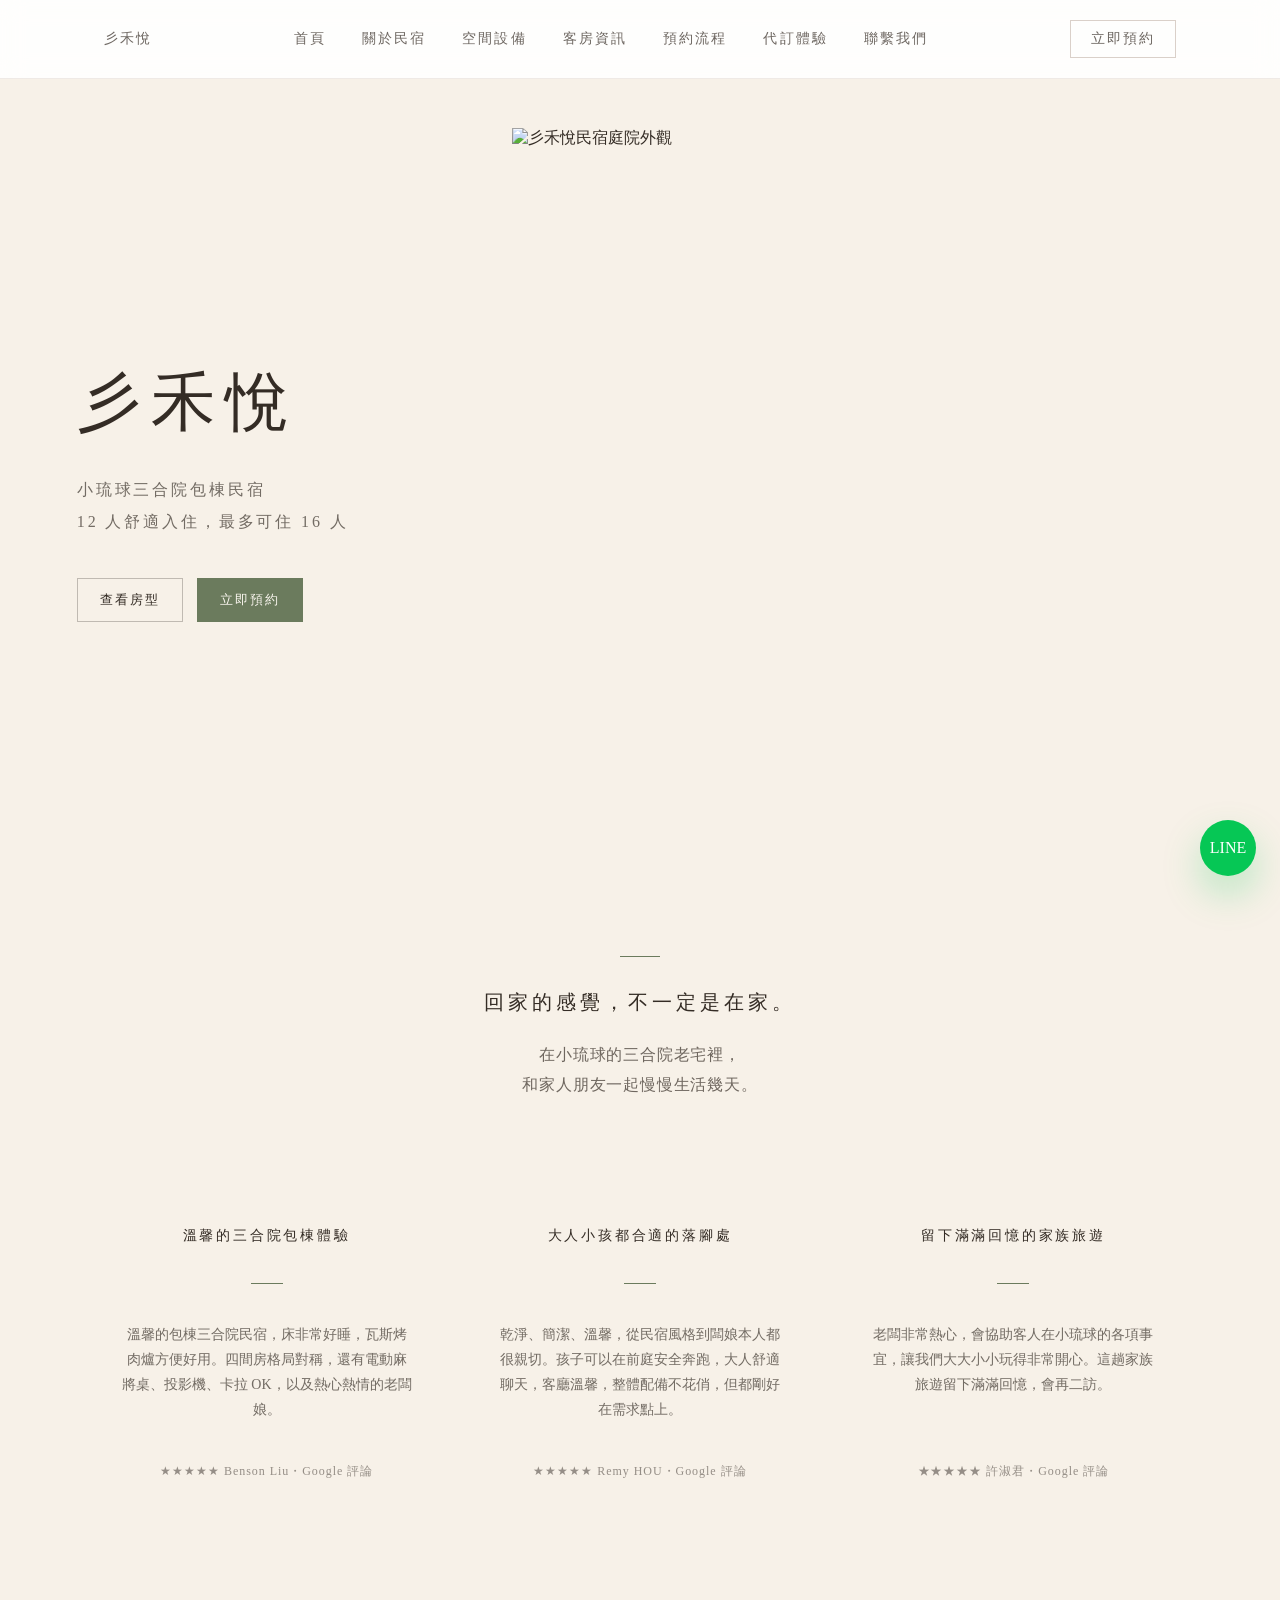
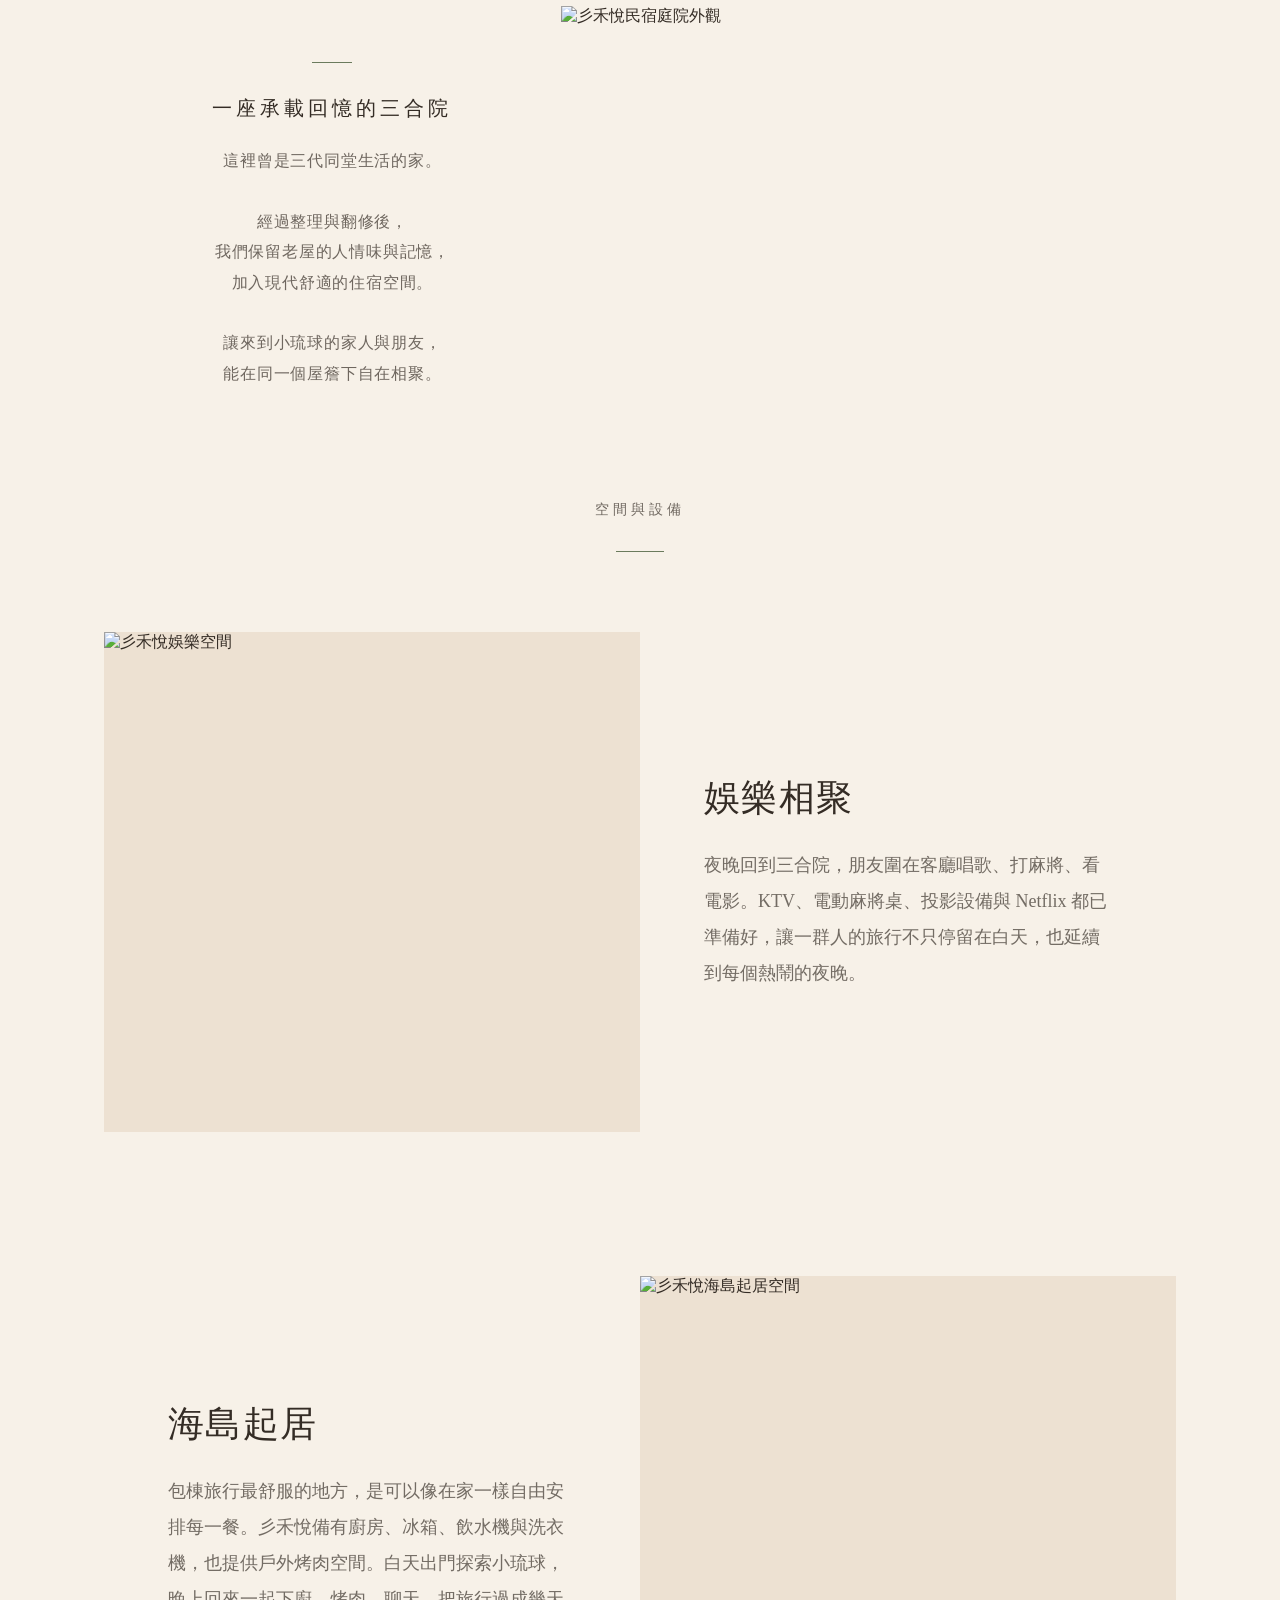
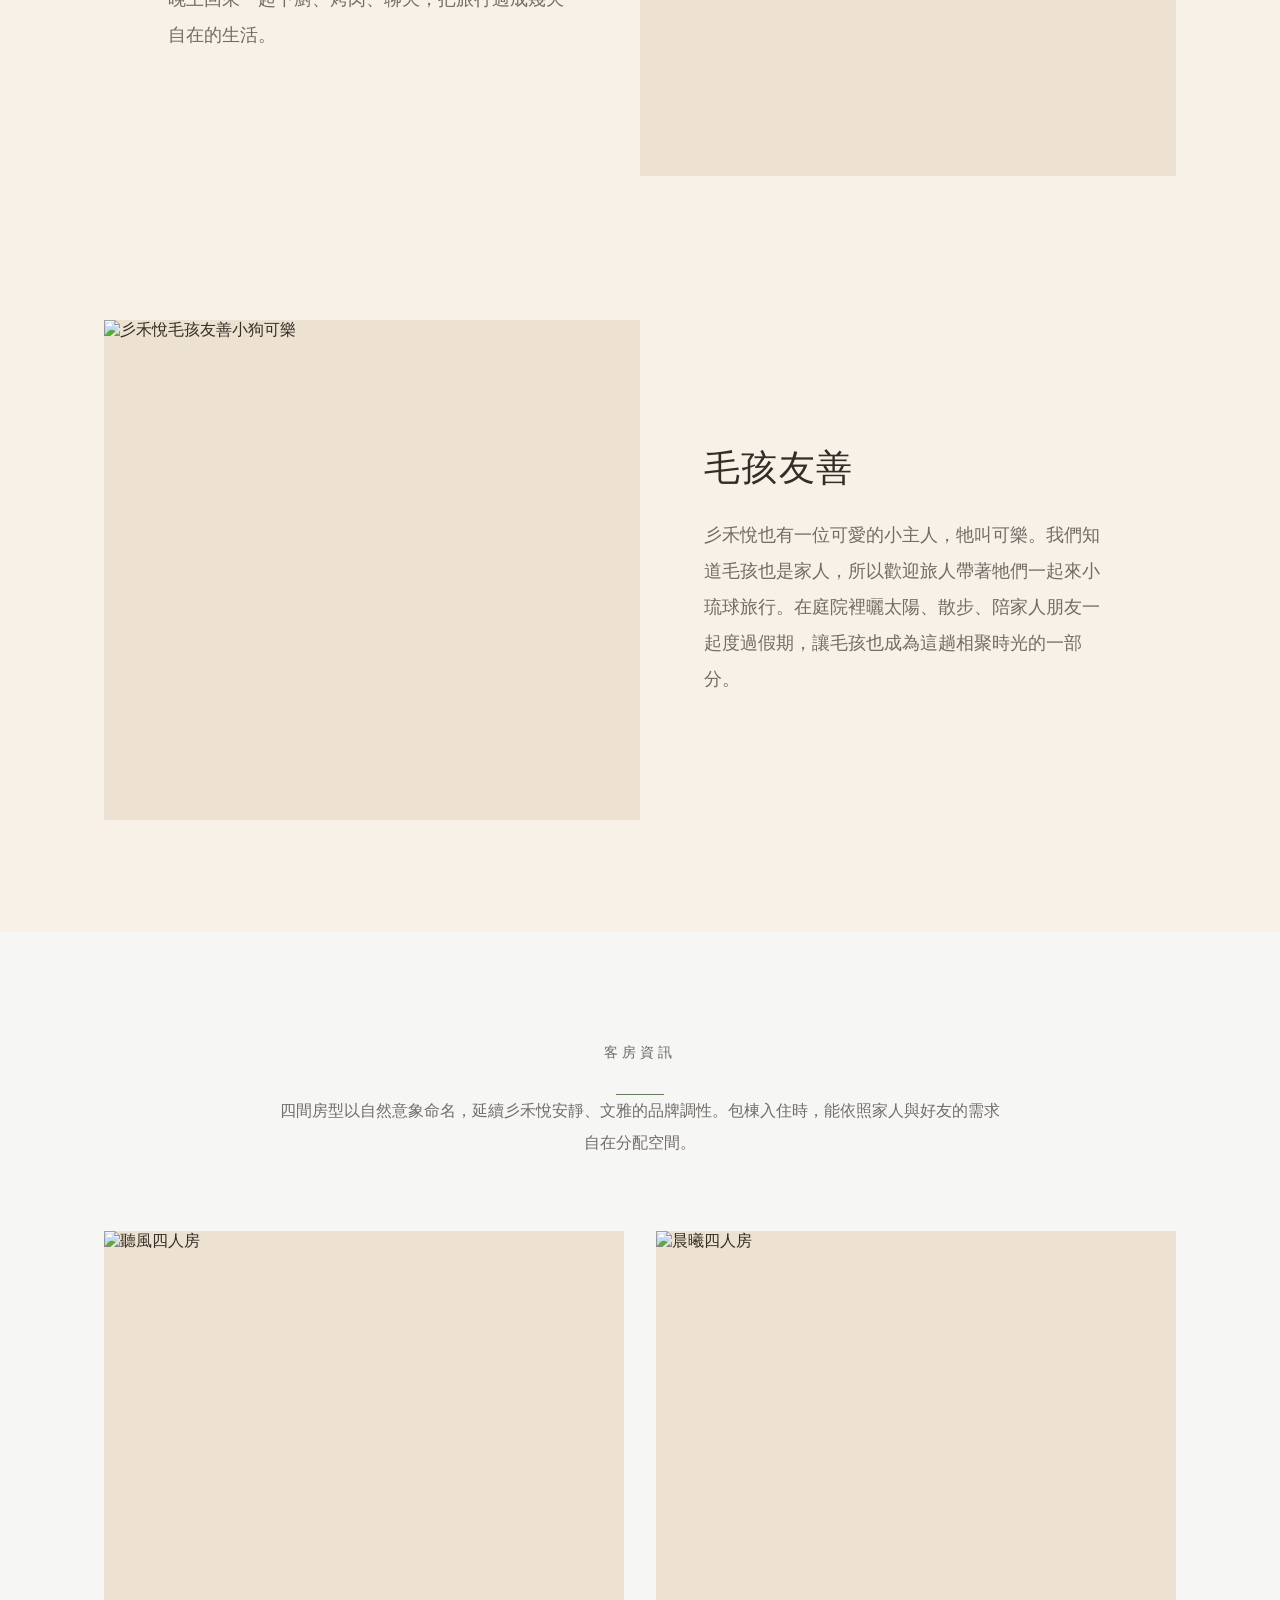
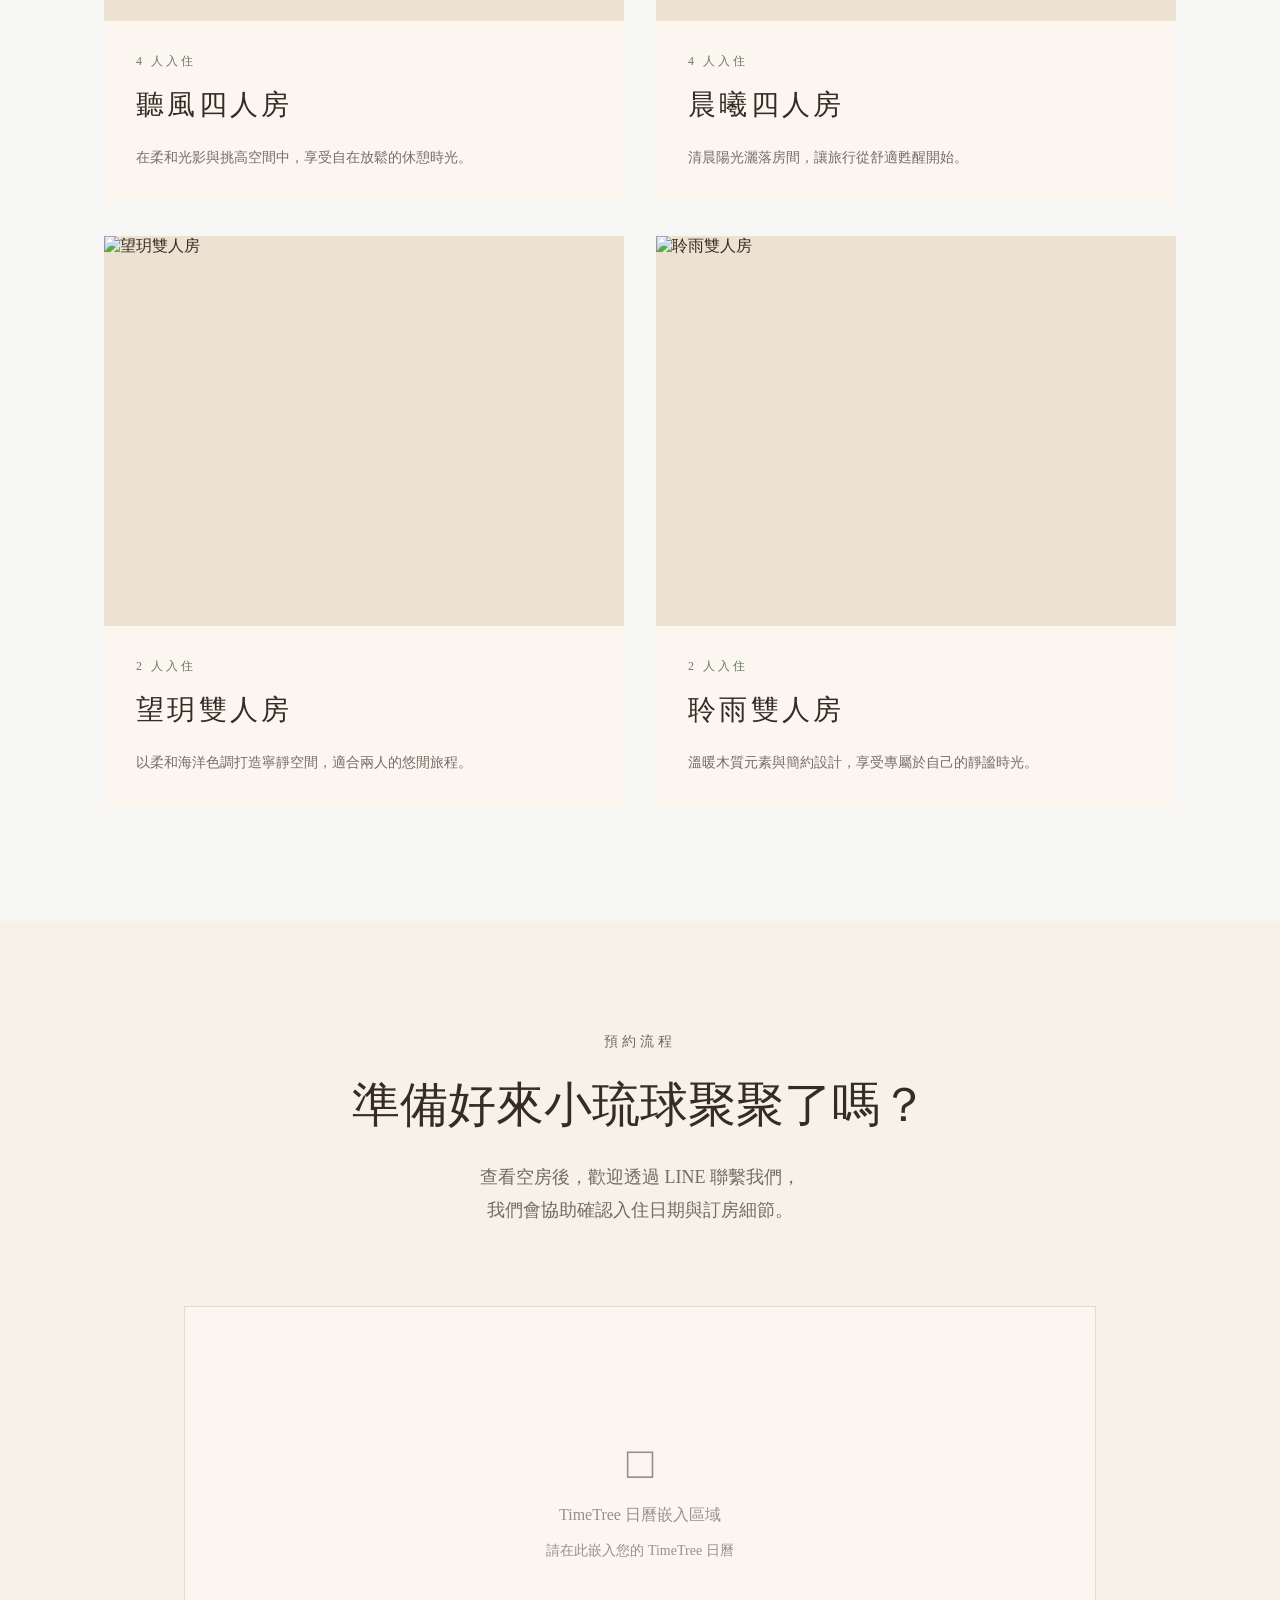
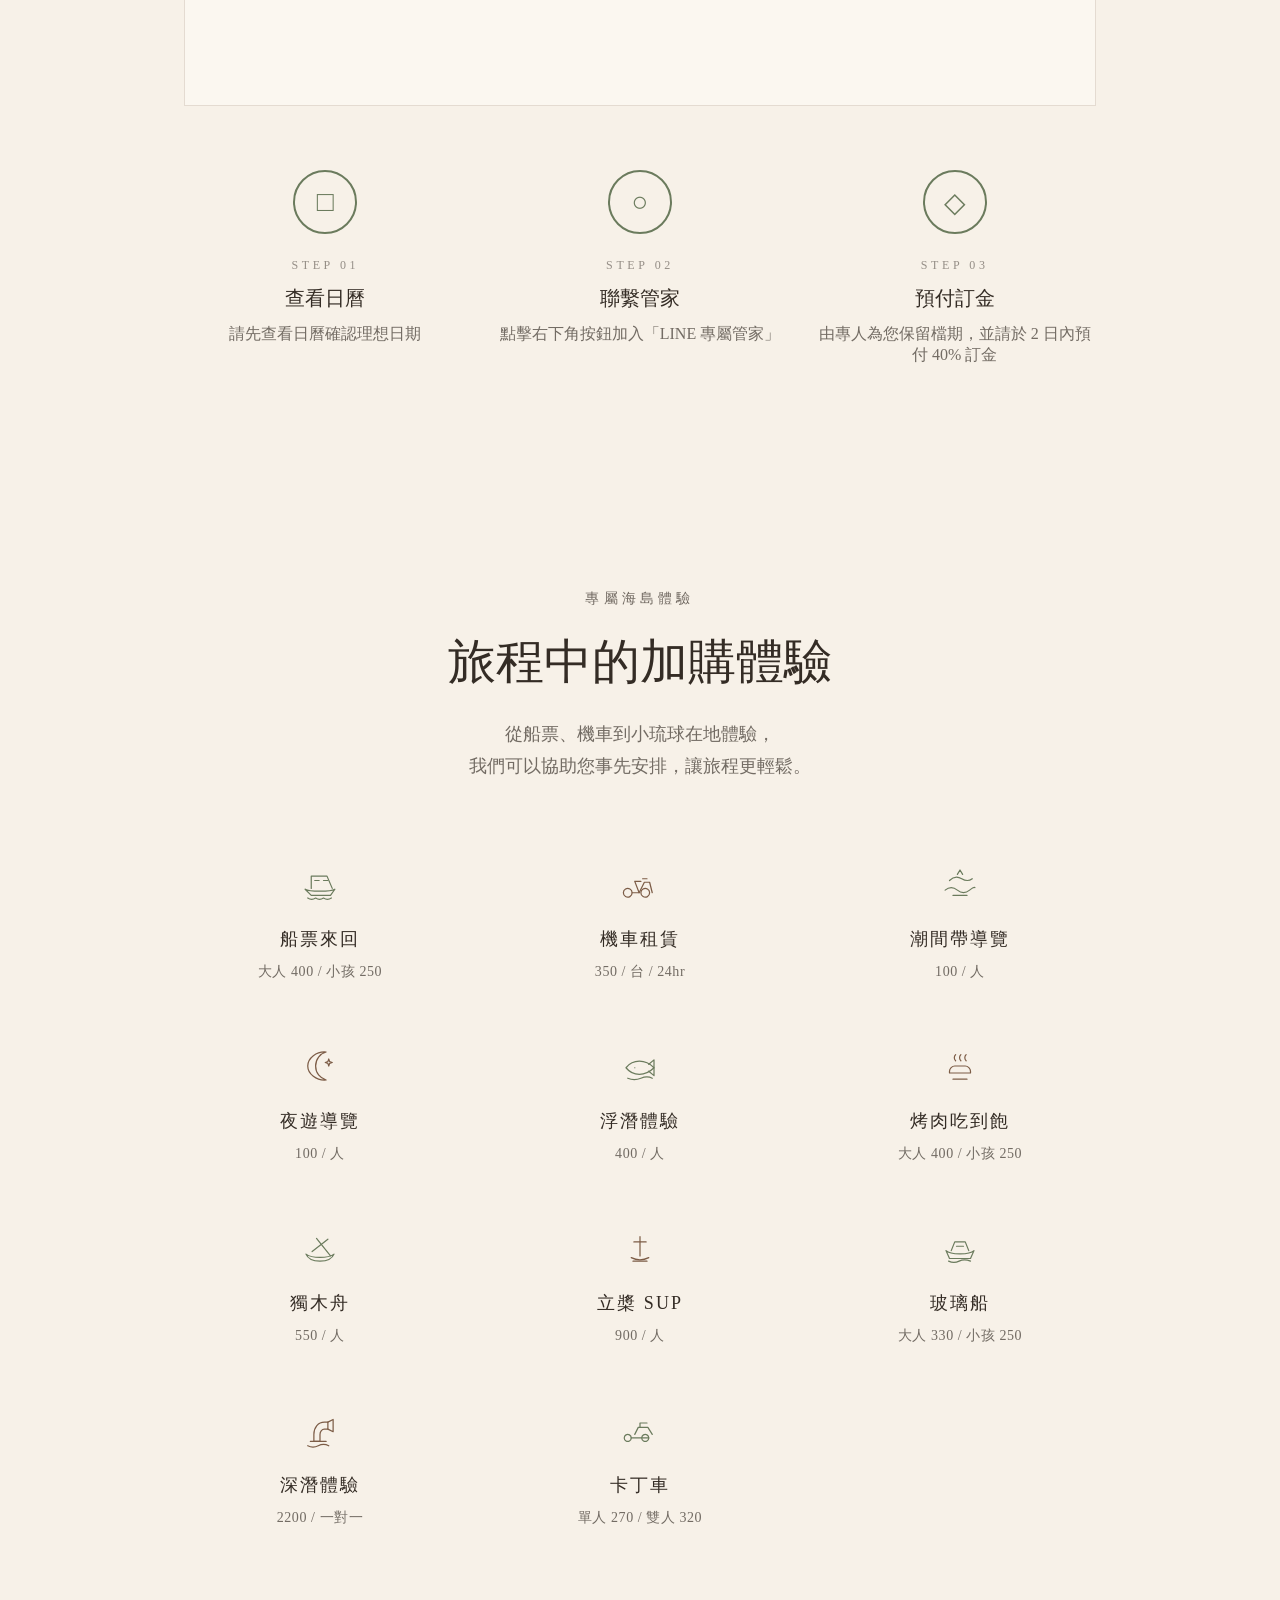
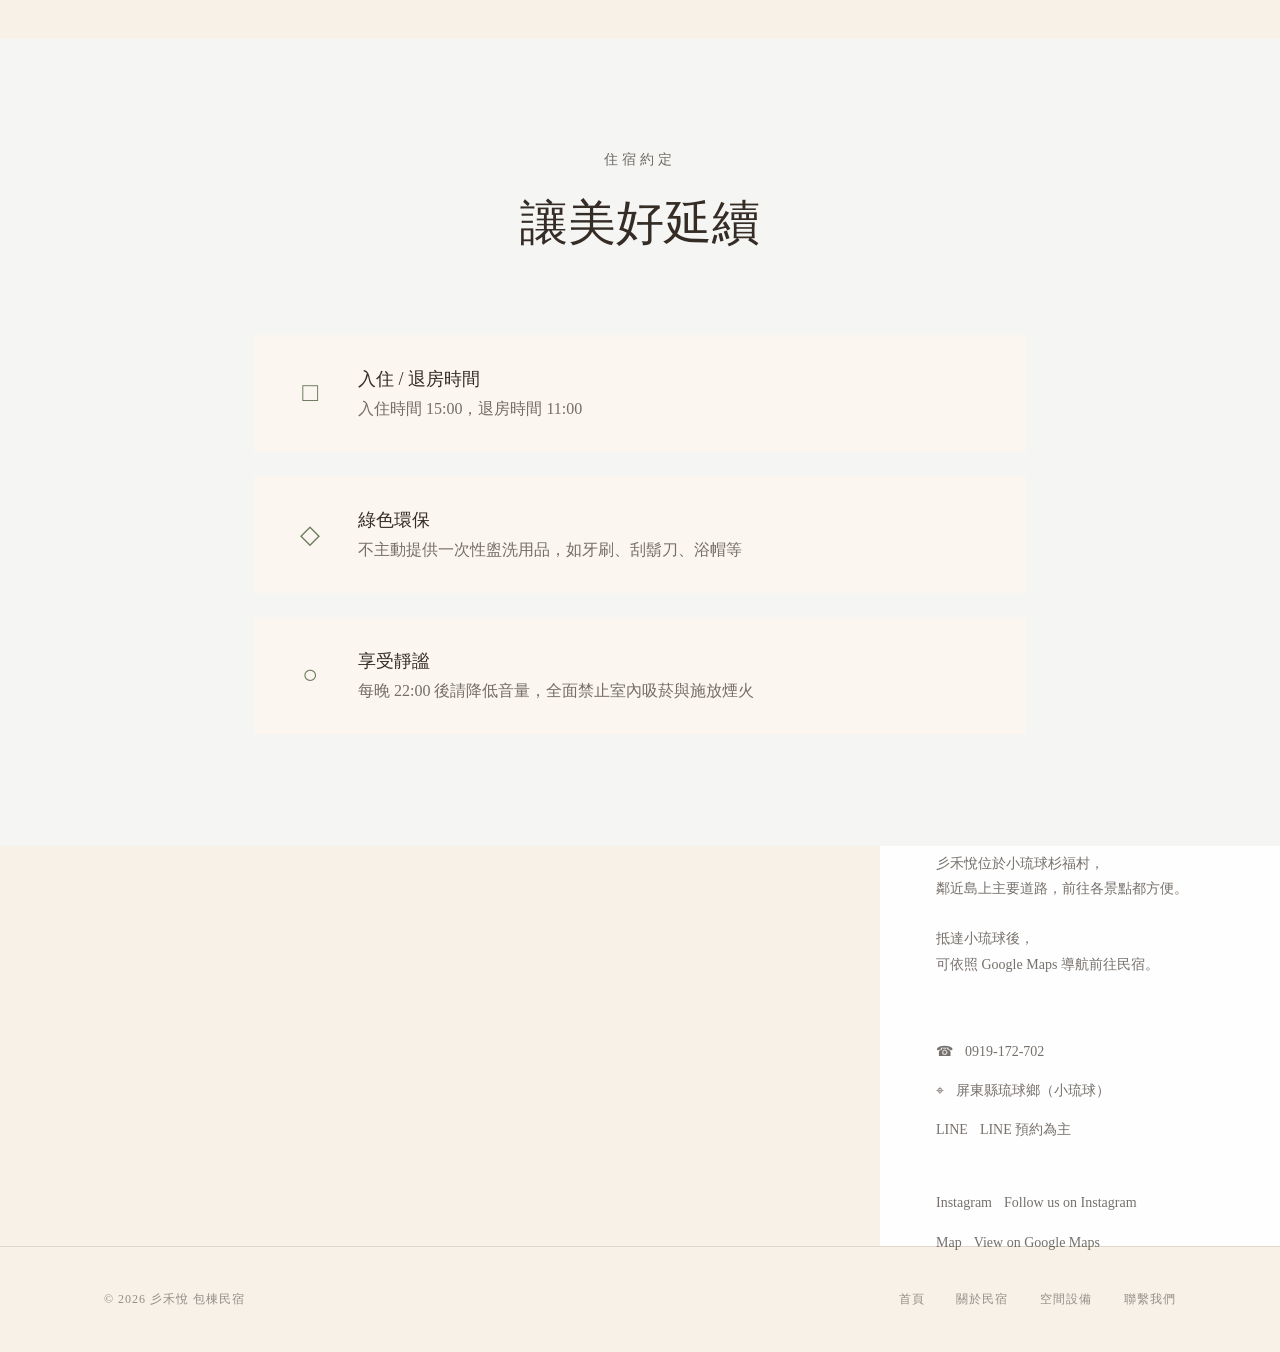
==== index.html @ b2678136 "Add files via upload" ====
<!doctype html>
<html lang="zh-Hant">
  <head>
    <meta charset="utf-8" />
    <meta name="viewport" content="width=device-width, initial-scale=1" />
    <title>彡禾悅 | 小琉球包棟民宿</title>
    <style>
      :root {
        --background: #f7f1e8;
        --foreground: #342c25;
        --muted: rgba(52, 44, 37, 0.68);
        --muted-soft: rgba(52, 44, 37, 0.5);
        --primary: #6b7b5d;
        --secondary: #fbf7f0;
        --border: rgba(124, 92, 70, 0.18);
        --placeholder: #ede1d2;
        --line: rgba(124, 92, 70, 0.18);
      }

      * {
        box-sizing: border-box;
      }

      html {
        scroll-behavior: smooth;
      }

      body {
        margin: 0;
        background: var(--background);
        color: var(--foreground);
        font-family: "Noto Serif TC", "Microsoft JhengHei", Georgia, serif;
      }

      a {
        color: inherit;
        text-decoration: none;
      }

      .nav {
        position: fixed;
        inset: 0 0 auto;
        z-index: 40;
        background: rgba(255, 255, 255, 0.88);
        backdrop-filter: blur(12px);
        border-bottom: 1px solid rgba(124, 92, 70, 0.12);
      }

      .nav-inner {
        max-width: 1120px;
        margin: 0 auto;
        padding: 20px 24px;
        display: flex;
        align-items: center;
        justify-content: space-between;
        gap: 32px;
      }

      .nav-brand {
        font-size: 20px;
        letter-spacing: 0.18em;
        color: var(--foreground);
      }

      .nav-links {
        display: flex;
        align-items: center;
        gap: 36px;
      }

      .nav a {
        font-size: 14px;
        letter-spacing: 0.15em;
        color: rgba(52, 44, 37, 0.72);
        transition: color 240ms ease;
      }

      .nav a:hover {
        color: var(--foreground);
      }

      .nav-cta {
        border: 1px solid rgba(124, 92, 70, 0.28);
        padding: 9px 20px;
        font-size: 12px;
        letter-spacing: 0.18em;
        transition:
          background 240ms ease,
          border-color 240ms ease,
          color 240ms ease;
      }

      .nav-cta:hover {
        border-color: var(--primary);
        background: var(--primary);
        color: #fff;
      }

      .hero {
        padding-top: 80px;
        background: var(--background);
      }

      .hero-title {
        min-height: calc(100vh - 80px);
        display: grid;
        grid-template-columns: 40% 60%;
        align-items: stretch;
        text-align: left;
        padding: 0;
        color: #342c25;
        background: #f7f1e8;
      }

      .hero-copy {
        display: flex;
        flex-direction: column;
        justify-content: center;
        padding: 72px clamp(32px, 6vw, 88px);
      }

      .hero-copy h1 {
        margin: 0 0 28px;
        font-size: clamp(40px, 5vw, 64px);
        font-weight: 400;
        letter-spacing: 0.16em;
      }

      .hero-title p,
      .hero-copy p {
        margin: 0;
        font-size: 16px;
        letter-spacing: 0.18em;
        color: rgba(52, 44, 37, 0.68);
      }

      .hero-subtitle {
        color: rgba(52, 44, 37, 0.68);
        font-size: 15px;
        line-height: 2;
        letter-spacing: 0.18em;
      }

      .hero-actions {
        display: flex;
        gap: 14px;
        margin-top: 40px;
      }

      .hero-actions a {
        border: 1px solid rgba(52, 44, 37, 0.28);
        padding: 12px 22px;
        color: #342c25;
        font-size: 13px;
        letter-spacing: 0.16em;
      }

      .hero-actions a.primary {
        border-color: #6b7b5d;
        background: #6b7b5d;
        color: #fbf7f0;
      }

      .hero-photo {
        min-height: calc(100vh - 80px);
        padding: 48px 56px 48px 0;
      }

      .hero-photo img {
        width: 100%;
        height: 100%;
        display: block;
        object-fit: cover;
      }

      .image-story {
        max-width: 1120px;
        margin: 0 auto;
        padding: 0 24px;
      }

      .image-story.reverse {
        display: flex;
        flex-direction: row-reverse;
      }

      .story-image {
        width: 100%;
      }

      .story-image img {
        width: 100%;
        height: auto;
        object-fit: contain;
        display: block;
      }

      .story-card {
        width: min(100%, 760px);
        margin: 0 auto;
        padding: 56px 24px 0;
        text-align: center;
        background: transparent;
        color: var(--foreground);
      }

      .image-story.reverse .story-card {
        margin-left: 0;
      }

      .story-card::before {
        content: "";
        display: block;
        width: 40px;
        height: 1px;
        margin: 0 auto 32px;
        background: var(--primary);
      }

      .story-card h2 {
        margin: 0 0 24px;
        font-size: 20px;
        font-weight: 400;
        letter-spacing: 0.2em;
      }

      .story-card p {
        margin: 0;
        color: rgba(52, 44, 37, 0.7);
        line-height: 1.9;
        letter-spacing: 0.05em;
      }

      section {
        background: var(--background);
      }

      .about {
        padding: 112px 0 0;
      }

      .container {
        max-width: 1120px;
        margin: 0 auto;
        padding: 0 24px;
      }

      .testimonials {
        display: grid;
        grid-template-columns: repeat(3, 1fr);
        gap: 48px;
        align-items: stretch;
      }

      .testimonial {
        text-align: center;
        padding: 0 16px;
        height: 100%;
        display: flex;
        flex-direction: column;
      }

      .testimonial h3,
      .section-label {
        font-size: 14px;
        font-weight: 400;
        letter-spacing: 0.2em;
      }

      .small-line {
        width: 32px;
        height: 1px;
        margin: 24px auto;
        background: var(--primary);
      }

      .testimonial p {
        color: var(--muted);
        font-size: 14px;
        line-height: 1.8;
      }

      .testimonial p:not(.source) {
        flex: 1;
      }

      .testimonial .source {
        margin-top: auto;
        padding-top: 24px;
        color: var(--muted-soft);
        font-size: 12px;
        letter-spacing: 0.08em;
      }

      .about .image-story {
        margin-top: 112px;
      }

      .amenities {
        padding: 112px 0;
      }

      .rooms {
        padding: 112px 24px;
        background: rgba(246, 249, 250, 0.75);
      }

      .rooms .container {
        max-width: 1120px;
      }

      .rooms .section-head {
        margin-bottom: 0;
        text-align: center;
      }

      .rooms .container > .section-head {
        display: flex;
        flex-direction: column;
        align-items: center;
      }

      .rooms .section-label {
        display: block;
        text-align: center;
      }

      .rooms .center-line {
        margin-left: auto;
        margin-right: auto;
      }

      .room-intro {
        max-width: 720px;
        margin: 32px auto 0;
        color: var(--muted);
        font-size: 16px;
        line-height: 2;
        text-align: center;
      }

      .room-grid {
        display: grid;
        grid-template-columns: repeat(2, 1fr);
        gap: 32px;
        margin-top: 72px;
      }

      .room-card {
        background: var(--secondary);
      }

      .room-photo {
        width: 100%;
        aspect-ratio: 4 / 3;
        overflow: hidden;
        background: var(--placeholder);
      }

      .room-photo img {
        width: 100%;
        height: 100%;
        display: block;
        object-fit: cover;
      }

      .room-body {
        padding: 32px;
      }

      .room-capacity {
        margin: 0 0 16px;
        color: var(--primary);
        font-size: 12px;
        letter-spacing: 0.25em;
      }

      .room-card h3 {
        margin: 0 0 20px;
        font-size: 28px;
        font-weight: 400;
        letter-spacing: 0.12em;
      }

      .room-card p:last-child {
        margin: 0;
        color: var(--muted);
        font-size: 14px;
        line-height: 2;
      }

      .section-head {
        text-align: center;
        margin-bottom: 80px;
      }

      .section-head h2,
      .section-head p {
        margin: 0;
      }

      .section-head .section-label {
        color: rgba(52, 44, 37, 0.7);
        letter-spacing: 0.3em;
      }

      .section-head .wide-title {
        margin-top: 22px;
        font-size: clamp(32px, 4vw, 48px);
        font-weight: 500;
      }

      .section-head .desc {
        margin: 24px auto 0;
        max-width: 680px;
        color: var(--muted);
        font-size: 18px;
        line-height: 1.8;
      }

      .center-line {
        width: 48px;
        height: 1px;
        margin: 32px auto 0;
        background: var(--primary);
      }

      .amenity-row {
        display: flex;
        align-items: center;
        margin-bottom: 144px;
      }

      .amenity-row:last-child {
        margin-bottom: 0;
      }

      .amenity-row.reverse {
        flex-direction: row-reverse;
      }

      .photo-placeholder {
        width: 50%;
        height: 500px;
        display: grid;
        place-items: center;
        background: var(--placeholder);
        color: rgba(52, 44, 37, 0.3);
        font-size: 14px;
        letter-spacing: 0.08em;
      }

      .amenity-photo {
        width: 50%;
        height: 500px;
        overflow: hidden;
        background: var(--placeholder);
      }

      .amenity-photo img {
        width: 100%;
        height: 100%;
        display: block;
        object-fit: cover;
      }

      .amenity-copy {
        width: 50%;
        padding: 0 64px;
      }

      .amenity-copy h3 {
        margin: 0 0 24px;
        font-size: clamp(28px, 3vw, 36px);
        font-weight: 400;
        letter-spacing: 0.04em;
      }

      .amenity-copy p {
        margin: 0;
        color: var(--muted);
        font-size: 18px;
        line-height: 2;
      }

      .booking,
      .experiences,
      .rules {
        padding: 112px 24px;
      }

      .booking .container,
      .experiences .container {
        max-width: 960px;
      }

      .calendar-box {
        min-height: 400px;
        margin-bottom: 64px;
        display: grid;
        place-items: center;
        border: 1px solid var(--border);
        background: var(--secondary);
      }

      .calendar-box div {
        text-align: center;
        color: var(--muted-soft);
      }

      .steps {
        display: grid;
        grid-template-columns: repeat(3, 1fr);
        gap: 32px;
      }

      .step {
        text-align: center;
      }

      .icon-circle {
        width: 64px;
        height: 64px;
        margin: 0 auto 24px;
        display: grid;
        place-items: center;
        border: 2px solid var(--primary);
        color: var(--primary);
        border-radius: 999px;
        font-size: 28px;
      }

      .step-number {
        margin-bottom: 12px;
        color: var(--muted-soft);
        font-size: 12px;
        letter-spacing: 0.3em;
      }

      .step h3 {
        margin: 0 0 12px;
        font-size: 20px;
        font-weight: 500;
      }

      .step p {
        margin: 0;
        color: var(--muted);
      }

      .experience-grid {
        display: grid;
        grid-template-columns: repeat(3, 1fr);
        gap: 64px 48px;
      }

      .experience-card {
        display: flex;
        flex-direction: column;
        align-items: center;
        text-align: center;
      }

      .experience-card:hover {
        transform: translateY(-3px);
      }

      .experience-card .exp-icon {
        width: 42px;
        height: 42px;
        margin-bottom: 22px;
        color: #6b7b5d;
        transition: color 240ms ease;
      }

      .experience-card:nth-child(even) .exp-icon {
        color: #7c5c46;
      }

      .experience-card:hover .exp-icon {
        color: #7c5c46;
      }

      .experience-card svg {
        width: 100%;
        height: 100%;
        fill: none;
        stroke: currentColor;
        stroke-width: 1.4;
        stroke-linecap: round;
        stroke-linejoin: round;
      }

      .experience-card h3 {
        margin: 0 0 12px;
        color: var(--foreground);
        font-size: 18px;
        font-weight: 400;
        letter-spacing: 0.12em;
      }

      .experience-card p {
        margin: 0;
        color: var(--muted);
        font-size: 14px;
        letter-spacing: 0.04em;
      }

      @media (max-width: 1024px) {
        .experience-grid {
          grid-template-columns: repeat(2, 1fr);
        }
      }

      .rules {
        background: rgba(244, 247, 248, 0.75);
      }

      .rules .container {
        max-width: 820px;
      }

      .rule-list {
        display: grid;
        gap: 24px;
      }

      .rule-card {
        display: flex;
        gap: 24px;
        padding: 32px;
        background: var(--secondary);
      }

      .rule-icon {
        width: 48px;
        flex: 0 0 48px;
        display: grid;
        place-items: center;
        color: var(--primary);
        font-size: 26px;
      }

      .rule-card h3 {
        margin: 0 0 8px;
        font-size: 18px;
        font-weight: 500;
      }

      .rule-card p {
        margin: 0;
        color: var(--muted);
      }

      .map-section {
        position: relative;
        height: 400px;
      }

      .map-section iframe {
        width: 100%;
        height: 100%;
        border: 0;
      }

      .contact-panel {
        position: absolute;
        inset: 0 0 0 auto;
        width: 400px;
        padding: 56px;
        display: flex;
        flex-direction: column;
        justify-content: center;
        background: rgba(255, 255, 255, 0.95);
      }

      .contact-panel p,
      .contact-panel span,
      .contact-panel a {
        color: var(--muted);
        font-size: 14px;
        line-height: 1.8;
      }

      .contact-row,
      .social-link {
        display: flex;
        align-items: center;
        gap: 12px;
      }

      .contact-list,
      .social-list {
        display: grid;
        gap: 14px;
      }

      .social-link {
        width: fit-content;
        transition:
          color 260ms ease,
          transform 260ms ease;
      }

      .social-link:hover {
        transform: translateX(4px);
      }

      .social-link.ig:hover,
      .social-link.ig:hover span {
        color: #c13584;
      }

      .social-link.gmap:hover,
      .social-link.gmap:hover span {
        color: #2e7d32;
      }

      .footer-bottom {
        border-top: 1px solid var(--border);
        padding: 32px 24px;
      }

      .footer-bottom .container {
        display: flex;
        justify-content: space-between;
        align-items: center;
        gap: 18px;
        color: var(--muted-soft);
        font-size: 12px;
        letter-spacing: 0.08em;
      }

      .footer-bottom nav {
        display: flex;
        gap: 32px;
      }

      .line-button {
        position: fixed;
        right: 24px;
        bottom: 24px;
        z-index: 50;
        width: 56px;
        height: 56px;
        display: grid;
        place-items: center;
        border-radius: 999px;
        background: #06c755;
        color: #fff;
        box-shadow: 0 18px 38px rgba(6, 199, 85, 0.25);
        transition:
          transform 240ms ease,
          box-shadow 240ms ease;
      }

      .line-button:hover {
        transform: scale(1.06);
        box-shadow: 0 22px 44px rgba(6, 199, 85, 0.35);
      }

      @media (max-width: 860px) {
        .nav-inner {
          gap: 18px;
          overflow-x: auto;
        }

        .nav-brand,
        .nav-cta {
          display: none;
        }

        .nav-links {
          gap: 28px;
        }

        .hero-title {
          min-height: auto;
          grid-template-columns: 1fr;
        }

        .hero-copy {
          padding: 56px 28px 36px;
        }

        .hero-copy h1 {
          font-size: 42px;
        }

        .hero-actions {
          flex-wrap: wrap;
        }

        .hero-photo {
          min-height: auto;
          padding: 0 28px 48px;
        }

        .hero-photo img {
          aspect-ratio: 4 / 5;
          height: auto;
        }

        .story-card,
        .photo-placeholder,
        .amenity-photo,
        .amenity-copy {
          width: 100%;
        }

        .image-story,
        .image-story.reverse,
        .amenity-row,
        .amenity-row.reverse {
          display: block;
        }

        .story-card {
          padding: 40px 0 0;
        }

        .testimonials,
        .steps,
        .experience-grid,
        .room-grid {
          grid-template-columns: 1fr;
        }

        .amenity-row {
          margin-bottom: 96px;
        }

        .photo-placeholder,
        .amenity-photo {
          height: 360px;
        }

        .amenity-copy {
          padding: 40px 6px 0;
        }

        .booking,
        .experiences,
        .rules,
        .rooms,
        .amenities {
          padding-top: 88px;
          padding-bottom: 88px;
        }

        .map-section {
          height: 620px;
        }

        .contact-panel {
          top: auto;
          width: 100%;
          min-height: 360px;
          padding: 36px 28px;
        }

        .footer-bottom .container,
        .footer-bottom nav {
          flex-direction: column;
        }
      }
    </style>
  </head>
  <body>
    <header class="nav">
      <nav class="nav-inner" aria-label="主導覽">
        <a class="nav-brand" href="#home">彡禾悅</a>
        <div class="nav-links">
          <a href="#home">首頁</a>
          <a href="#about">關於民宿</a>
          <a href="#amenities">空間設備</a>
          <a href="#rooms">客房資訊</a>
          <a href="#booking">預約流程</a>
          <a href="#experiences">代訂體驗</a>
          <a href="#contact">聯繫我們</a>
        </div>
        <a class="nav-cta" href="#booking">立即預約</a>
      </nav>
    </header>

    <main>
      <section id="home" class="hero">
        <div class="hero-title">
          <div class="hero-copy">
            <h1>彡禾悅</h1>
            <p class="hero-subtitle">小琉球三合院包棟民宿<br />12 人舒適入住，最多可住 16 人</p>
            <div class="hero-actions">
              <a href="#rooms">查看房型</a>
              <a href="#booking" class="primary">立即預約</a>
            </div>
          </div>
          <div class="hero-photo">
            <img src="public/images/sanheyue-exterior-front.jpeg" alt="彡禾悅民宿庭院外觀" />
          </div>
        </div>

        <div class="image-story">
          <div class="story-card">
            <h2>回家的感覺，不一定是在家。</h2>
            <p>
              在小琉球的三合院老宅裡，<br />
              和家人朋友一起慢慢生活幾天。
            </p>
          </div>
        </div>
      </section>

      <section id="about" class="about">
        <div class="container testimonials">
          <article class="testimonial">
            <h3>溫馨的三合院包棟體驗</h3>
            <div class="small-line"></div>
            <p>溫馨的包棟三合院民宿，床非常好睡，瓦斯烤肉爐方便好用。四間房格局對稱，還有電動麻將桌、投影機、卡拉 OK，以及熱心熱情的老闆娘。</p>
            <p class="source">★★★★★ Benson Liu・Google 評論</p>
          </article>
          <article class="testimonial">
            <h3>大人小孩都合適的落腳處</h3>
            <div class="small-line"></div>
            <p>乾淨、簡潔、溫馨，從民宿風格到闆娘本人都很親切。孩子可以在前庭安全奔跑，大人舒適聊天，客廳溫馨，整體配備不花俏，但都剛好在需求點上。</p>
            <p class="source">★★★★★ Remy HOU・Google 評論</p>
          </article>
          <article class="testimonial">
            <h3>留下滿滿回憶的家族旅遊</h3>
            <div class="small-line"></div>
            <p>老闆非常熱心，會協助客人在小琉球的各項事宜，讓我們大大小小玩得非常開心。這趟家族旅遊留下滿滿回憶，會再二訪。</p>
            <p class="source">★★★★★ 許淑君・Google 評論</p>
          </article>
        </div>

        <div class="image-story reverse">
          <div class="story-image">
            <img src="public/images/sanheyue-exterior-front.jpeg" alt="彡禾悅民宿庭院外觀" />
          </div>
          <div class="story-card">
            <h2>一座承載回憶的三合院</h2>
            <p>
              這裡曾是三代同堂生活的家。<br />
              <br />
              經過整理與翻修後，<br />
              我們保留老屋的人情味與記憶，<br />
              加入現代舒適的住宿空間。<br />
              <br />
              讓來到小琉球的家人與朋友，<br />
              能在同一個屋簷下自在相聚。
            </p>
          </div>
        </div>
      </section>

      <section id="amenities" class="amenities">
        <div class="container">
          <div class="section-head">
            <h2 class="section-label">空間與設備</h2>
            <div class="center-line"></div>
          </div>

          <article class="amenity-row">
            <div class="amenity-photo">
              <img src="public/images/amenities/entertainment.jpg" alt="彡禾悅娛樂空間" />
            </div>
            <div class="amenity-copy">
              <h3>娛樂相聚</h3>
              <p>夜晚回到三合院，朋友圍在客廳唱歌、打麻將、看電影。KTV、電動麻將桌、投影設備與 Netflix 都已準備好，讓一群人的旅行不只停留在白天，也延續到每個熱鬧的夜晚。</p>
            </div>
          </article>

          <article class="amenity-row reverse">
            <div class="amenity-photo">
              <img src="public/images/amenities/island-living.jpg" alt="彡禾悅海島起居空間" />
            </div>
            <div class="amenity-copy">
              <h3>海島起居</h3>
              <p>包棟旅行最舒服的地方，是可以像在家一樣自由安排每一餐。彡禾悅備有廚房、冰箱、飲水機與洗衣機，也提供戶外烤肉空間。白天出門探索小琉球，晚上回來一起下廚、烤肉、聊天，把旅行過成幾天自在的生活。</p>
            </div>
          </article>

          <article class="amenity-row">
            <div class="amenity-photo">
              <img src="public/images/amenities/cola.jpg" alt="彡禾悅毛孩友善小狗可樂" />
            </div>
            <div class="amenity-copy">
              <h3>毛孩友善</h3>
              <p>彡禾悅也有一位可愛的小主人，牠叫可樂。我們知道毛孩也是家人，所以歡迎旅人帶著牠們一起來小琉球旅行。在庭院裡曬太陽、散步、陪家人朋友一起度過假期，讓毛孩也成為這趟相聚時光的一部分。</p>
            </div>
          </article>
        </div>
      </section>

      <section id="rooms" class="rooms">
        <div class="container">
          <div class="section-head">
            <h2 class="section-label">客房資訊</h2>
            <div class="center-line"></div>
            <p class="room-intro">
              四間房型以自然意象命名，延續彡禾悅安靜、文雅的品牌調性。包棟入住時，能依照家人與好友的需求自在分配空間。
            </p>
          </div>

          <div class="room-grid">
            <article class="room-card">
              <div class="room-photo">
                <img src="public/images/rooms/tingfeng.jpg" alt="聽風四人房" />
              </div>
              <div class="room-body">
                <p class="room-capacity">4 人入住</p>
                <h3>聽風四人房</h3>
                <p>在柔和光影與挑高空間中，享受自在放鬆的休憩時光。</p>
              </div>
            </article>
            <article class="room-card">
              <div class="room-photo">
                <img src="public/images/rooms/chenxi.jpg" alt="晨曦四人房" />
              </div>
              <div class="room-body">
                <p class="room-capacity">4 人入住</p>
                <h3>晨曦四人房</h3>
                <p>清晨陽光灑落房間，讓旅行從舒適甦醒開始。</p>
              </div>
            </article>
            <article class="room-card">
              <div class="room-photo">
                <img src="public/images/rooms/wangyue.jpg" alt="望玥雙人房" />
              </div>
              <div class="room-body">
                <p class="room-capacity">2 人入住</p>
                <h3>望玥雙人房</h3>
                <p>以柔和海洋色調打造寧靜空間，適合兩人的悠閒旅程。</p>
              </div>
            </article>
            <article class="room-card">
              <div class="room-photo">
                <img src="public/images/rooms/lingyu.jpg" alt="聆雨雙人房" />
              </div>
              <div class="room-body">
                <p class="room-capacity">2 人入住</p>
                <h3>聆雨雙人房</h3>
                <p>溫暖木質元素與簡約設計，享受專屬於自己的靜謐時光。</p>
              </div>
            </article>
          </div>
        </div>
      </section>

      <section id="booking" class="booking">
        <div class="container">
          <div class="section-head">
            <p class="section-label">預約流程</p>
            <h2 class="wide-title">準備好來小琉球聚聚了嗎？</h2>
            <p class="desc">查看空房後，歡迎透過 LINE 聯繫我們，<br />我們會協助確認入住日期與訂房細節。</p>
          </div>

          <div class="calendar-box">
            <div>
              <div style="font-size: 44px; margin-bottom: 16px;">□</div>
              <p>TimeTree 日曆嵌入區域</p>
              <p style="font-size: 14px;">請在此嵌入您的 TimeTree 日曆</p>
            </div>
          </div>

          <div class="steps">
            <article class="step">
              <div class="icon-circle">□</div>
              <div class="step-number">STEP 01</div>
              <h3>查看日曆</h3>
              <p>請先查看日曆確認理想日期</p>
            </article>
            <article class="step">
              <div class="icon-circle">○</div>
              <div class="step-number">STEP 02</div>
              <h3>聯繫管家</h3>
              <p>點擊右下角按鈕加入「LINE 專屬管家」</p>
            </article>
            <article class="step">
              <div class="icon-circle">◇</div>
              <div class="step-number">STEP 03</div>
              <h3>預付訂金</h3>
              <p>由專人為您保留檔期，並請於 2 日內預付 40% 訂金</p>
            </article>
          </div>
        </div>
      </section>

      <section id="experiences" class="experiences">
        <div class="container">
          <div class="section-head">
            <p class="section-label">專屬海島體驗</p>
            <h2 class="wide-title">旅程中的加購體驗</h2>
            <p class="desc">從船票、機車到小琉球在地體驗，<br />我們可以協助您事先安排，讓旅程更輕鬆。</p>
          </div>

          <div class="experience-grid">
            <article class="experience-card">
              <span class="exp-icon">
                <svg viewBox="0 0 48 48" aria-hidden="true"><path d="M7 30c5 3 29 3 34 0l-5 7H14l-7-7Z" /><path d="M14 29V15h18l6 14" /><path d="M18 20h5M28 20h5" /><path d="M10 40c3 2 6 2 9 0 3 2 6 2 9 0 3 2 6 2 9 0" /></svg>
              </span>
              <h3>船票來回</h3>
              <p>大人 400 / 小孩 250</p>
            </article>
            <article class="experience-card">
              <span class="exp-icon">
                <svg viewBox="0 0 48 48" aria-hidden="true"><path d="M15 34a5 5 0 1 0 0 .1M35 34a5 5 0 1 0 0 .1" /><path d="M15 34h8l6-12h6l3 12" /><path d="M23 34l-5-13h7" /><path d="M27 18h5" /></svg>
              </span>
              <h3>機車租賃</h3>
              <p>350 / 台 / 24hr</p>
            </article>
            <article class="experience-card">
              <span class="exp-icon">
                <svg viewBox="0 0 48 48" aria-hidden="true"><path d="M7 31c5-4 9-4 14 0s9 4 14 0 6-3 6-3" /><path d="M12 20c4-4 9-5 14-2s8 3 12 0" /><path d="M16 37h16" /><path d="M21 13l3-5 3 5" /></svg>
              </span>
              <h3>潮間帶導覽</h3>
              <p>100 / 人</p>
            </article>
            <article class="experience-card">
              <span class="exp-icon">
                <svg viewBox="0 0 48 48" aria-hidden="true"><path d="M31 8c-7 2-12 8-12 16s5 14 12 16c-11 1-21-7-21-16S20 7 31 8Z" /><path d="M34 16l1 3 3 1-3 1-1 3-1-3-3-1 3-1 1-3Z" /></svg>
              </span>
              <h3>夜遊導覽</h3>
              <p>100 / 人</p>
            </article>
            <article class="experience-card">
              <span class="exp-icon">
                <svg viewBox="0 0 48 48" aria-hidden="true"><path d="M8 26c8-10 22-10 32 0-10 10-24 10-32 0Z" /><path d="M34 22l6-5v18l-6-5" /><path d="M18 26h.1" /><path d="M10 38c5 2 10 2 15 0s9-2 13 0" /></svg>
              </span>
              <h3>浮潛體驗</h3>
              <p>400 / 人</p>
            </article>
            <article class="experience-card">
              <span class="exp-icon">
                <svg viewBox="0 0 48 48" aria-hidden="true"><path d="M16 39h16" /><path d="M18 24h12c3 0 6 3 6 6v2H12v-2c0-3 3-6 6-6Z" /><path d="M19 18c-2-2-2-5 0-7M25 18c-2-2-2-5 0-7M31 18c-2-2-2-5 0-7" /></svg>
              </span>
              <h3>烤肉吃到飽</h3>
              <p>大人 400 / 小孩 250</p>
            </article>
            <article class="experience-card">
              <span class="exp-icon">
                <svg viewBox="0 0 48 48" aria-hidden="true"><path d="M8 31c7 5 25 5 32 0-2 5-7 8-16 8S10 36 8 31Z" /><path d="M15 28l18-14" /><path d="M20 13l16 20" /></svg>
              </span>
              <h3>獨木舟</h3>
              <p>550 / 人</p>
            </article>
            <article class="experience-card">
              <span class="exp-icon">
                <svg viewBox="0 0 48 48" aria-hidden="true"><path d="M14 35c6 3 14 3 20 0" /><path d="M24 11v22" /><path d="M17 17h14" /><path d="M16 39h16" /></svg>
              </span>
              <h3>立槳 SUP</h3>
              <p>900 / 人</p>
            </article>
            <article class="experience-card">
              <span class="exp-icon">
                <svg viewBox="0 0 48 48" aria-hidden="true"><path d="M8 27c5 5 27 5 32 0l-4 9H12l-4-9Z" /><path d="M14 27l4-10h12l4 10" /><path d="M20 22h8" /><path d="M11 39c4 2 8 2 12 0s8-2 13 0" /></svg>
              </span>
              <h3>玻璃船</h3>
              <p>大人 330 / 小孩 250</p>
            </article>
            <article class="experience-card">
              <span class="exp-icon">
                <svg viewBox="0 0 48 48" aria-hidden="true"><path d="M17 29c0-8 5-14 12-14h4v8h-4c-3 0-5 3-5 6v8h-7v-8Z" /><path d="M33 15l6-3v14l-6-3" /><path d="M13 37h18" /><path d="M10 42c4 2 8 2 12 0s8-2 12 0" /></svg>
              </span>
              <h3>深潛體驗</h3>
              <p>2200 / 一對一</p>
            </article>
            <article class="experience-card">
              <span class="exp-icon">
                <svg viewBox="0 0 48 48" aria-hidden="true"><path d="M14 33a4 4 0 1 0 0 .1M34 33a4 4 0 1 0 0 .1" /><path d="M14 33h20" /><path d="M18 29l4-8h11l5 8" /><path d="M24 21v-5h8" /></svg>
              </span>
              <h3>卡丁車</h3>
              <p>單人 270 / 雙人 320</p>
            </article>
          </div>
        </div>
      </section>

      <section id="rules" class="rules">
        <div class="container">
          <div class="section-head">
            <p class="section-label">住宿約定</p>
            <h2 class="wide-title">讓美好延續</h2>
          </div>

          <div class="rule-list">
            <article class="rule-card">
              <div class="rule-icon">□</div>
              <div><h3>入住 / 退房時間</h3><p>入住時間 15:00，退房時間 11:00</p></div>
            </article>
            <article class="rule-card">
              <div class="rule-icon">◇</div>
              <div><h3>綠色環保</h3><p>不主動提供一次性盥洗用品，如牙刷、刮鬍刀、浴帽等</p></div>
            </article>
            <article class="rule-card">
              <div class="rule-icon">○</div>
              <div><h3>享受靜謐</h3><p>每晚 22:00 後請降低音量，全面禁止室內吸菸與施放煙火</p></div>
            </article>
          </div>
        </div>
      </section>

      <footer id="contact">
        <div class="map-section">
          <iframe
            src="https://www.google.com/maps?q=%E5%BD%A1%E7%A6%BE%E6%82%85%E5%8C%85%E6%A3%9F%E6%B0%91%E5%AE%BF%EF%BD%9C%E5%B0%8F%E7%90%89%E7%90%83%20Shan%20He%20Yue%20Inn&z=17&output=embed"
            title="彡禾悅位置"
            loading="lazy"
            referrerpolicy="no-referrer-when-downgrade"
            allowfullscreen
          ></iframe>

          <div class="contact-panel">
            <p>
              彡禾悅位於小琉球杉福村，<br />
              鄰近島上主要道路，前往各景點都方便。<br />
              <br />
              抵達小琉球後，<br />
              可依照 Google Maps 導航前往民宿。
            </p>
            <div class="divider small-line" style="margin-left: 0;"></div>
            <div class="contact-list">
              <div class="contact-row"><span>☎</span><a href="tel:0919172702">0919-172-702</a></div>
              <div class="contact-row"><span>⌖</span><span>屏東縣琉球鄉（小琉球）</span></div>
              <div class="contact-row"><span>LINE</span><span>LINE 預約為主</span></div>
            </div>
            <div class="divider small-line" style="margin-left: 0;"></div>
            <div class="social-list">
              <a class="social-link ig" href="https://www.instagram.com/shanheyue.inn/" target="_blank" rel="noopener noreferrer"><span>Instagram</span><span>Follow us on Instagram</span></a>
              <a class="social-link gmap" href="https://maps.app.goo.gl/tagLzZu646FLm7pb6" target="_blank" rel="noopener noreferrer"><span>Map</span><span>View on Google Maps</span></a>
            </div>
          </div>
        </div>

        <div class="footer-bottom">
          <div class="container">
            <p>&copy; 2026 彡禾悅 包棟民宿</p>
            <nav>
              <a href="#home">首頁</a>
              <a href="#about">關於民宿</a>
              <a href="#amenities">空間設備</a>
              <a href="#contact">聯繫我們</a>
            </nav>
          </div>
        </div>
      </footer>
    </main>

    <a class="line-button" href="https://line.me/R/ti/p/@477rnchd" target="_blank" rel="noopener noreferrer" aria-label="LINE 預約">LINE</a>
  </body>
</html>
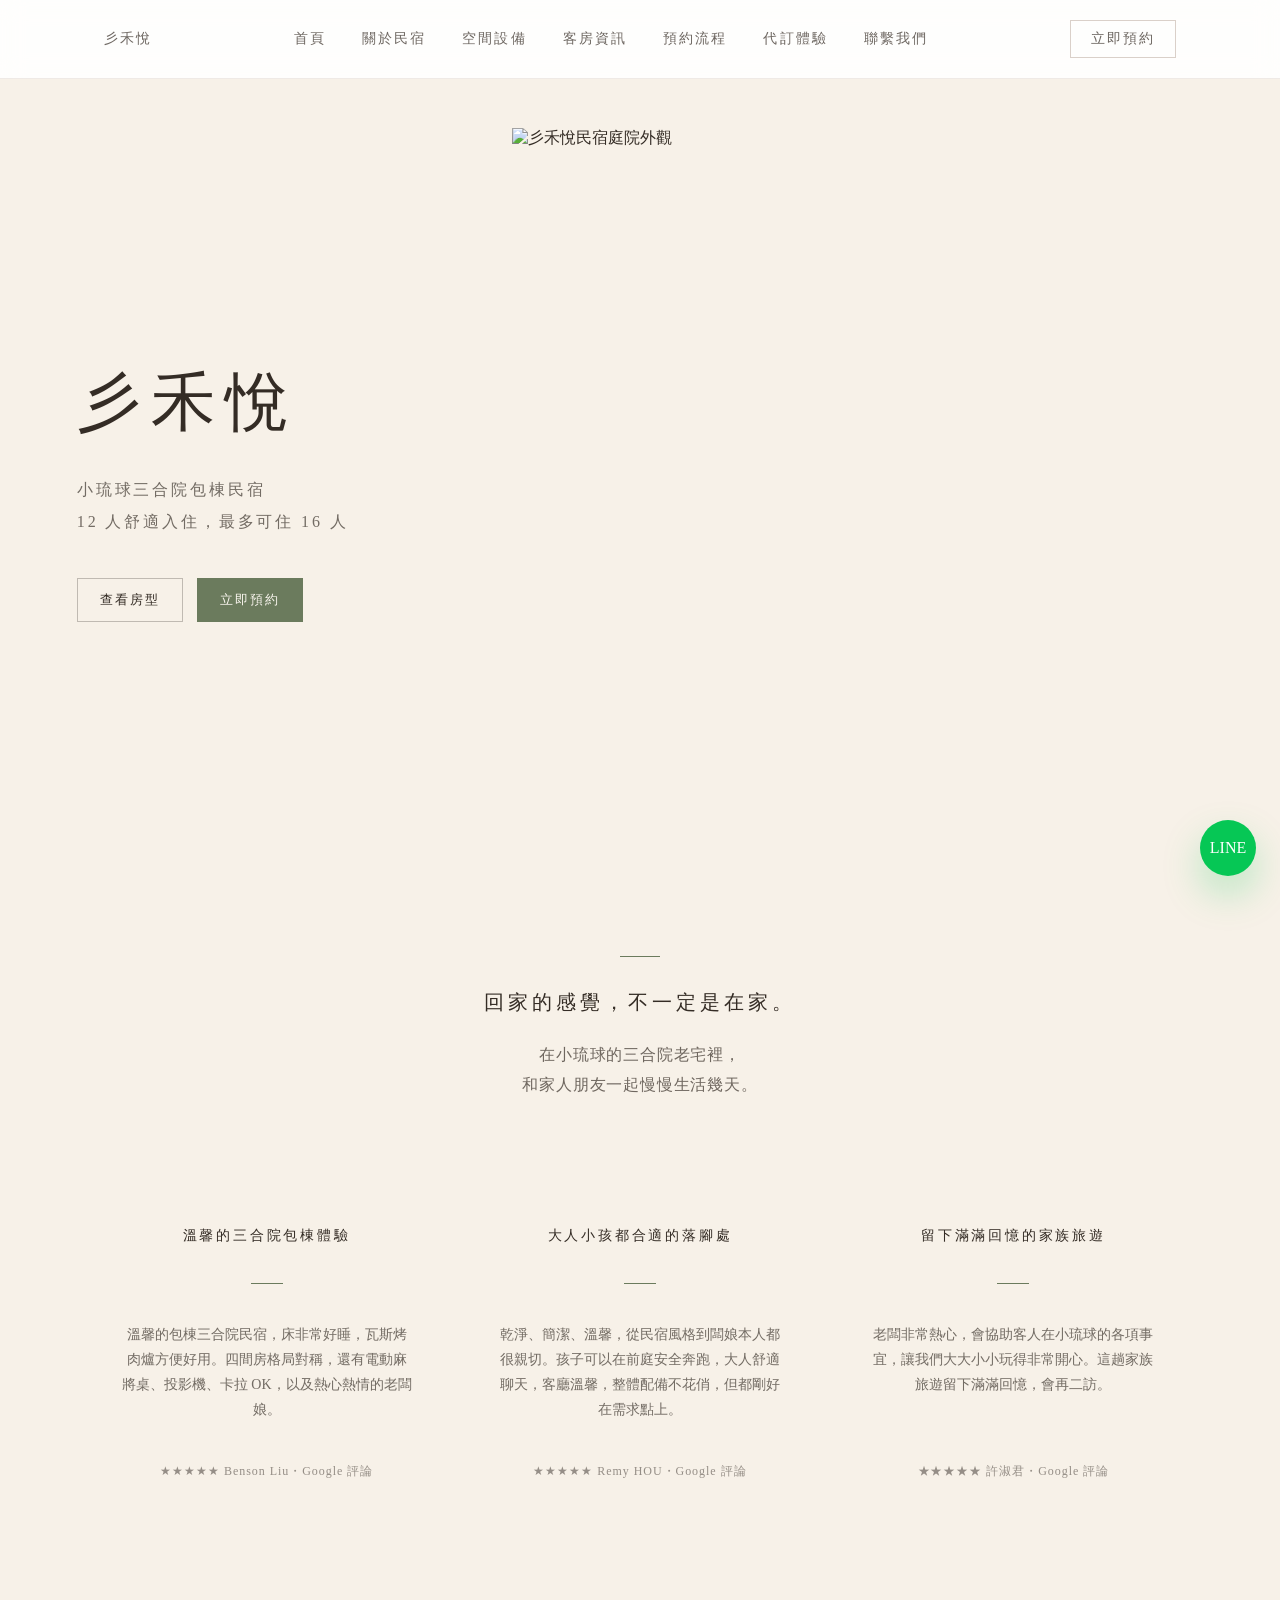
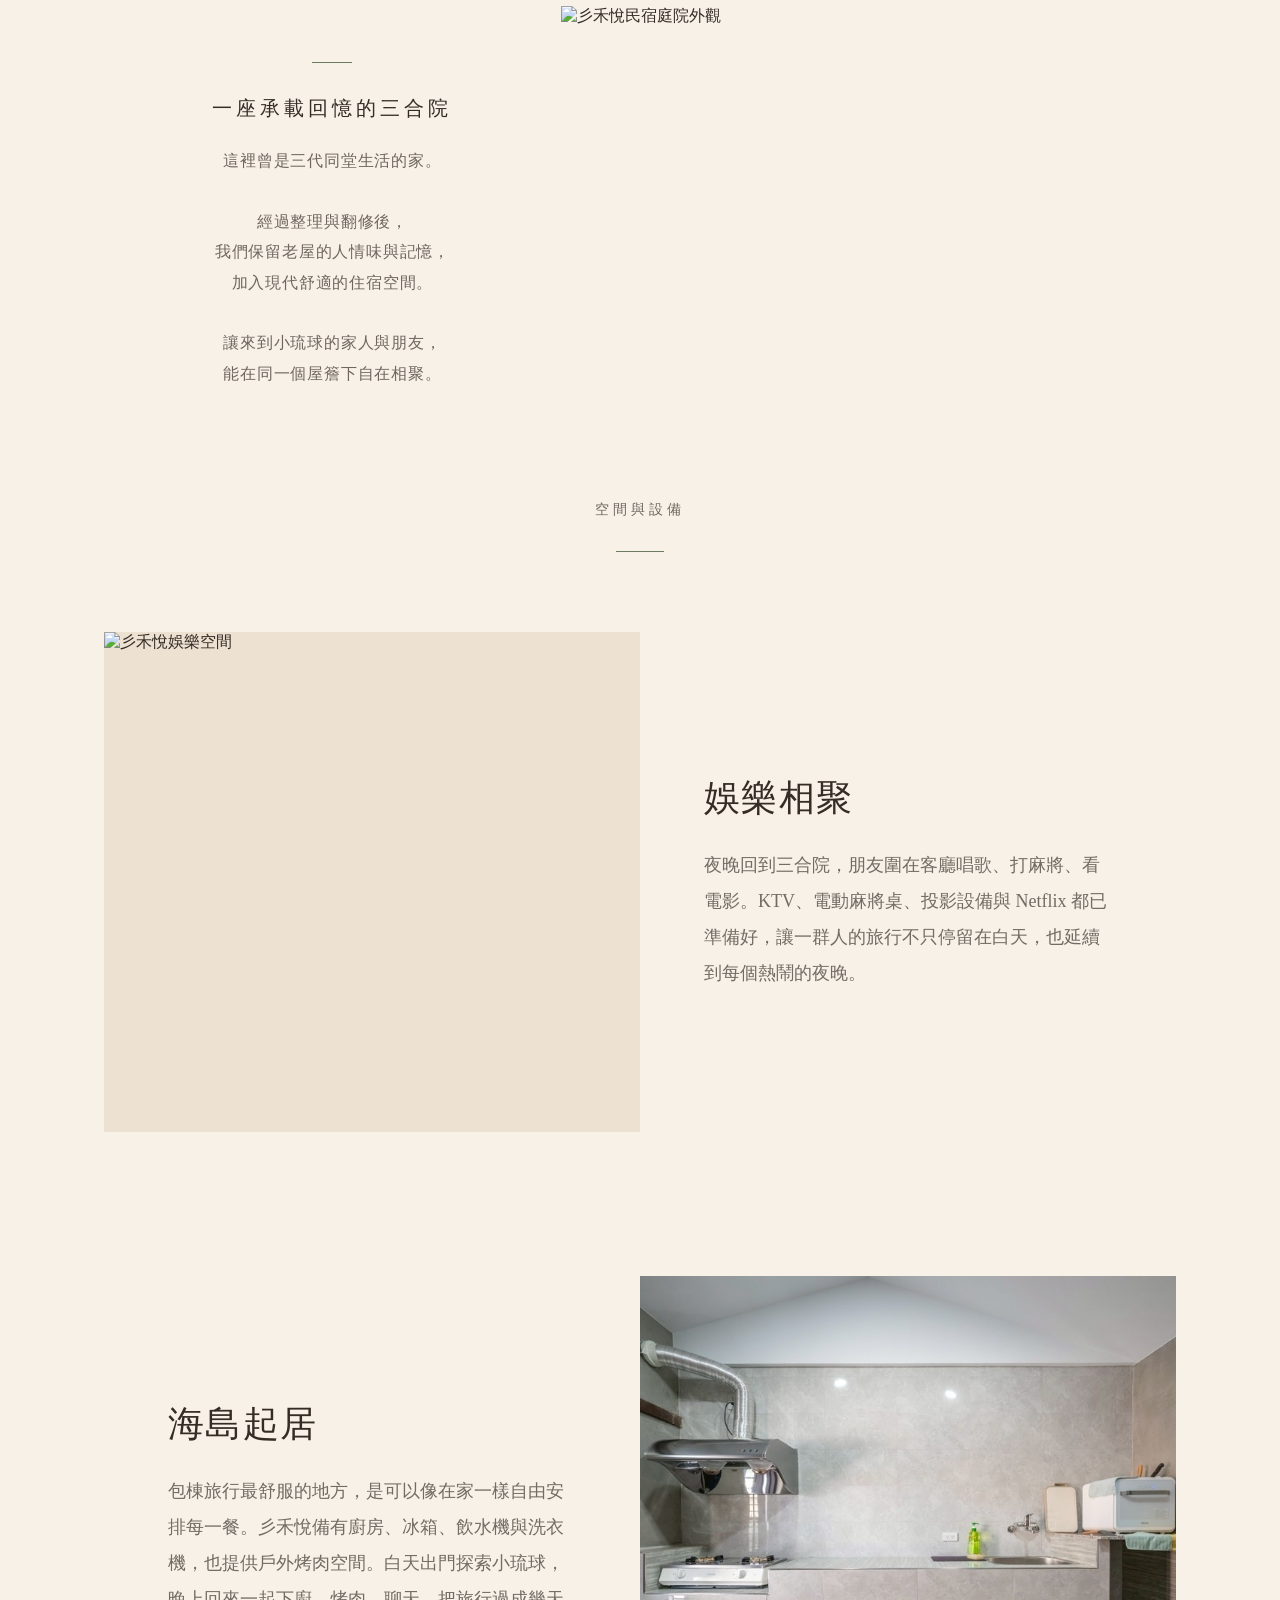
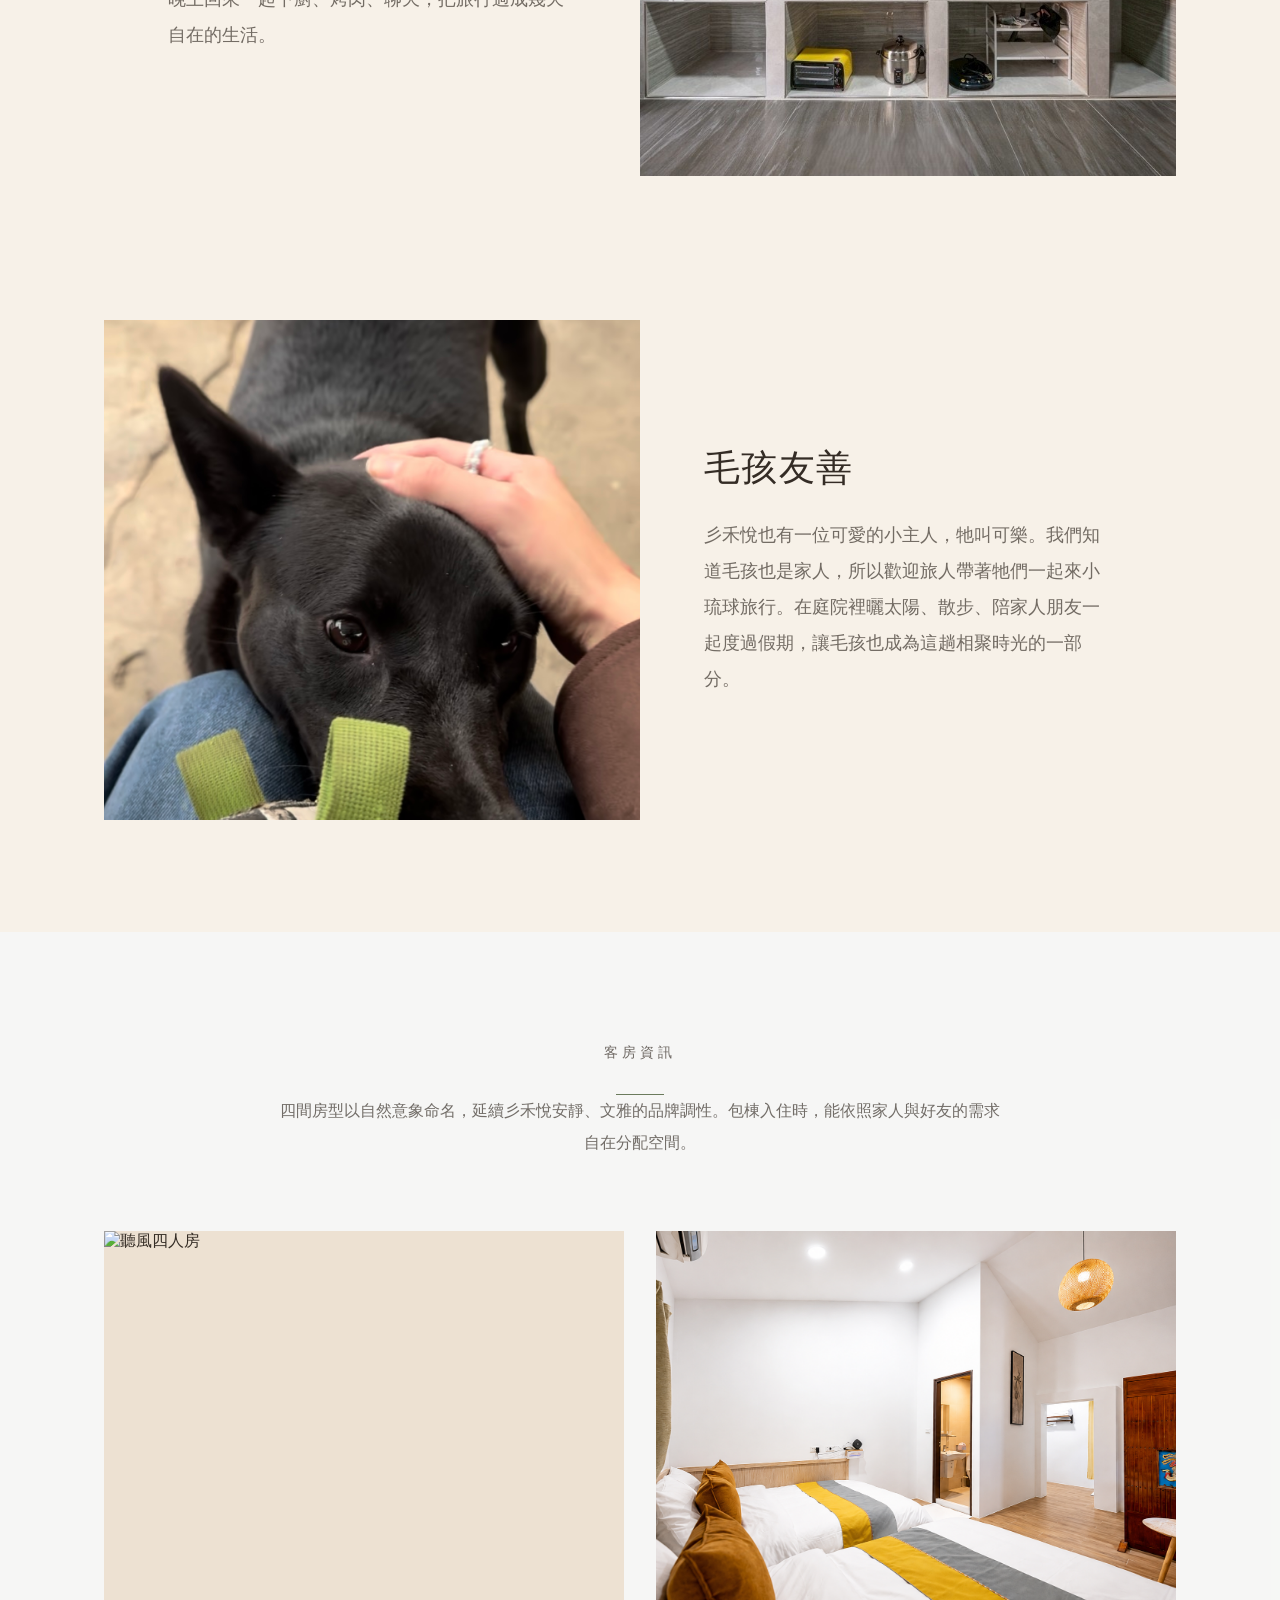
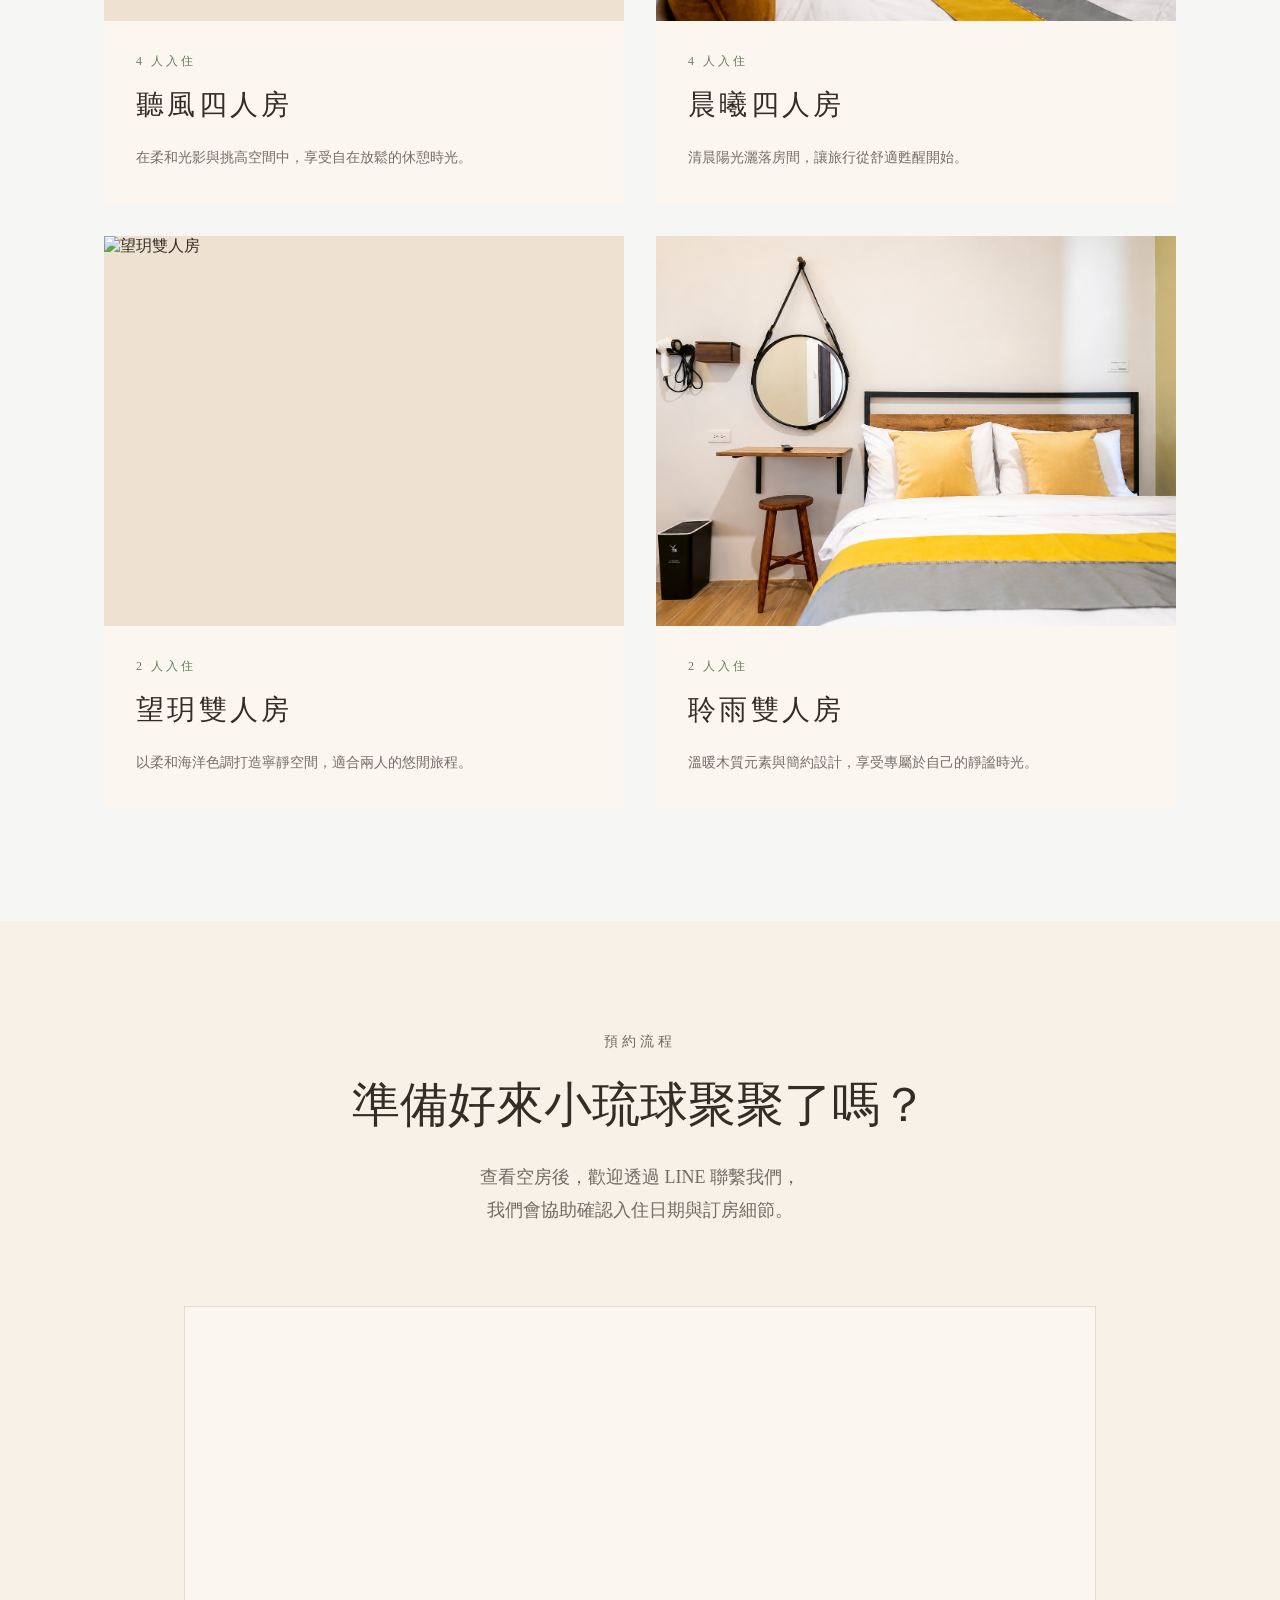
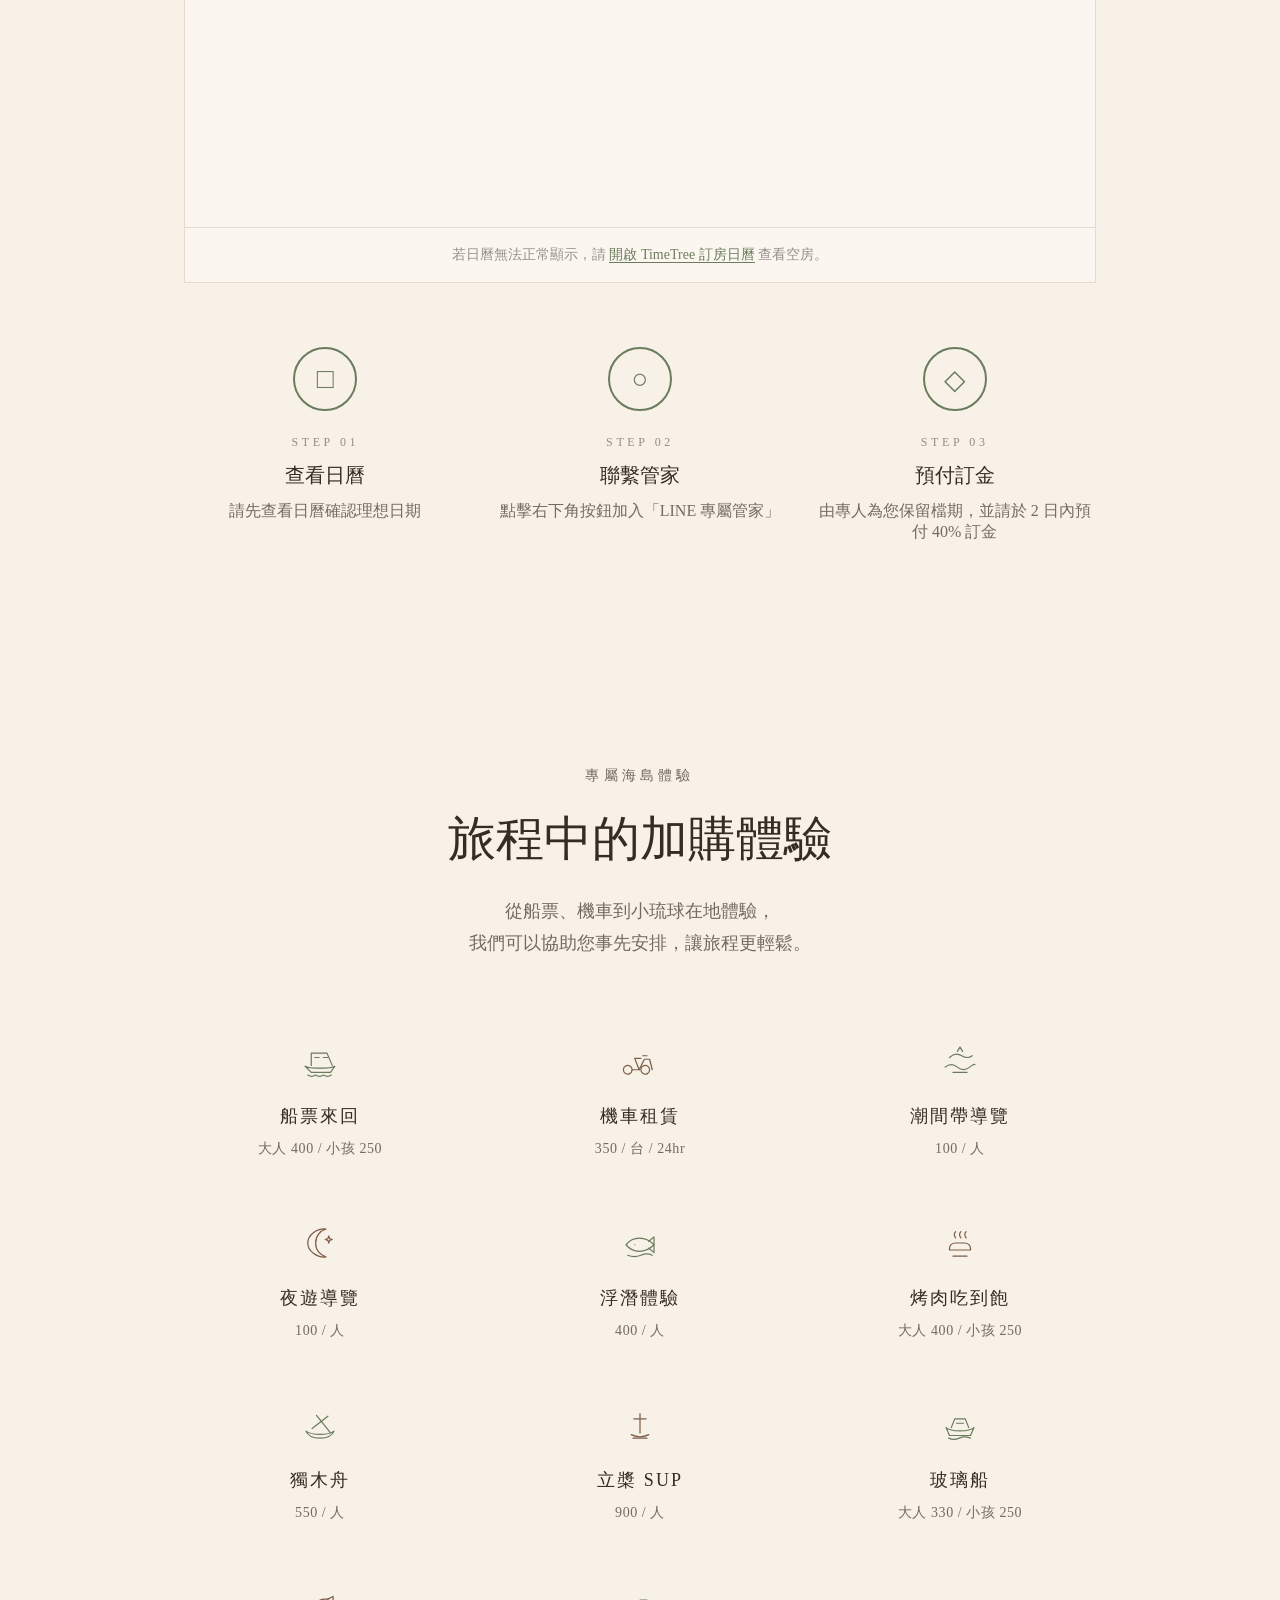
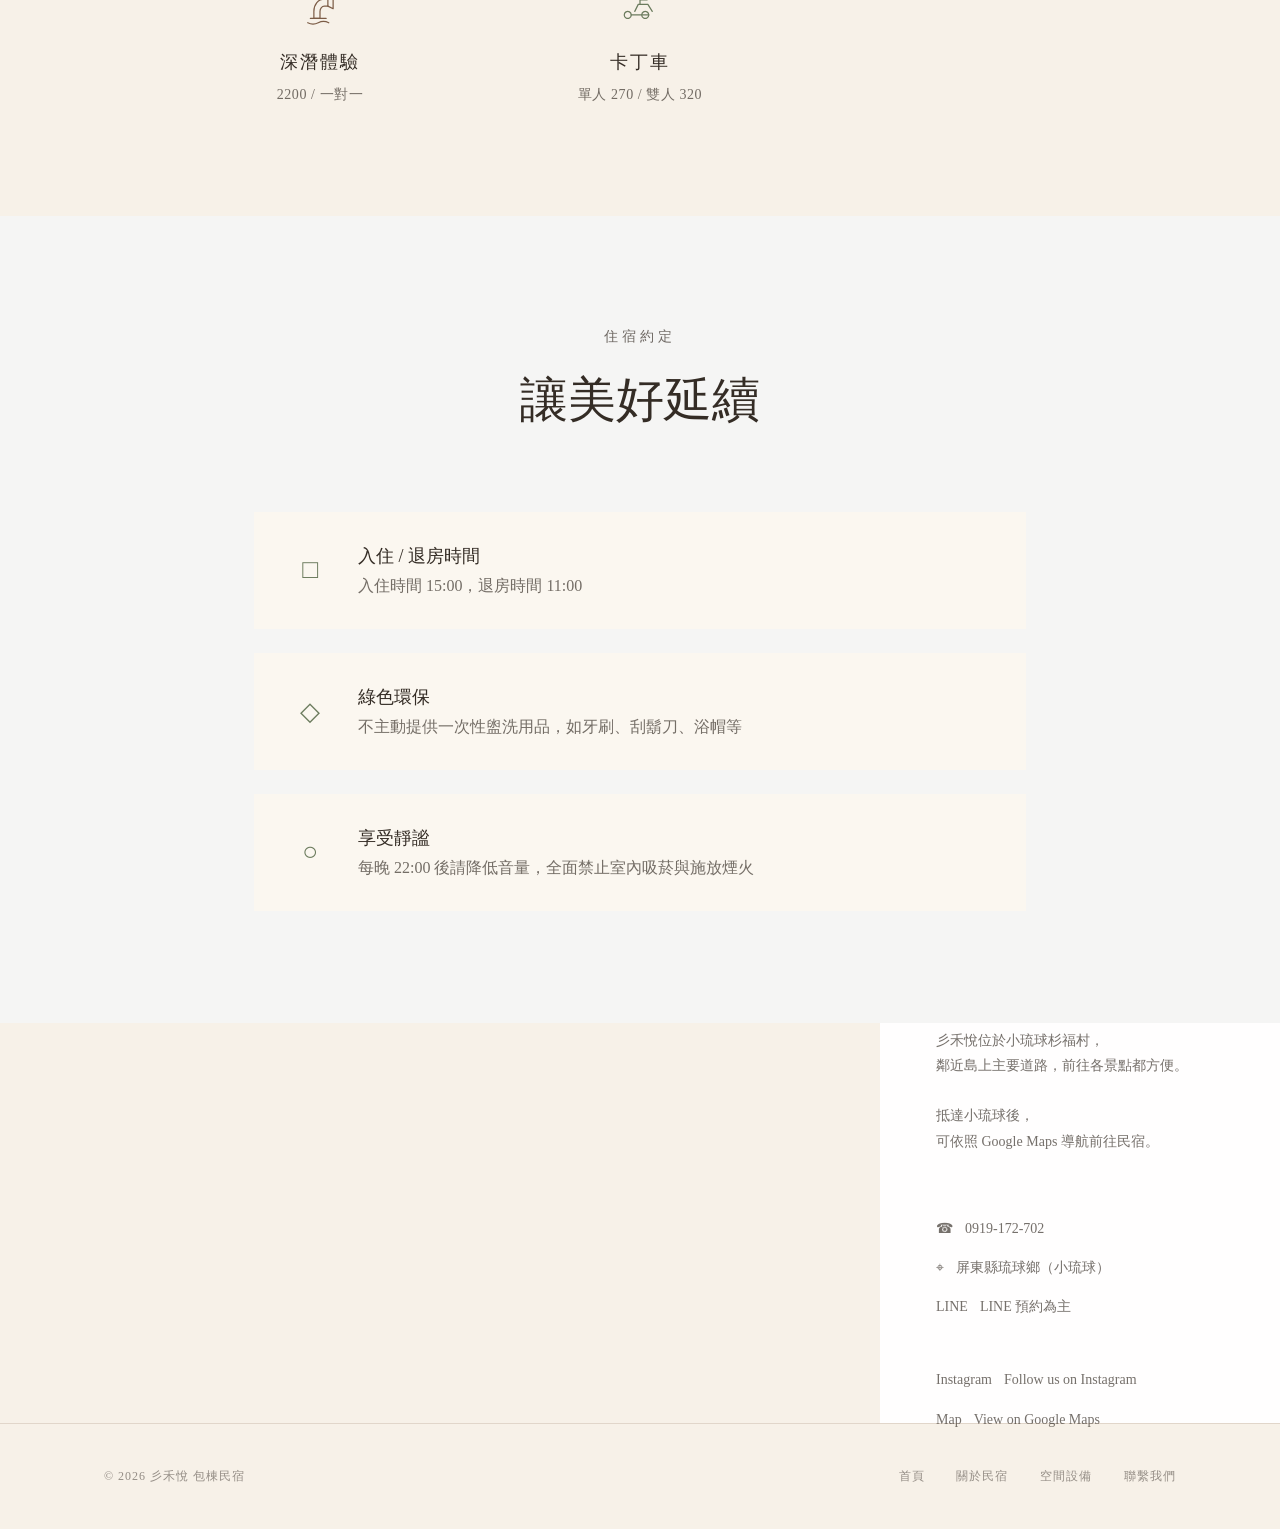
==== commit 69df6182: "Update Sanheyue preview website" ====
--- a/index.html
+++ b/index.html
@@ -497,8 +497,6 @@
       .calendar-box {
         min-height: 400px;
         margin-bottom: 64px;
-        display: grid;
-        place-items: center;
         border: 1px solid var(--border);
         background: var(--secondary);
       }
@@ -506,6 +504,27 @@
       .calendar-box div {
         text-align: center;
         color: var(--muted-soft);
+      }
+
+      .calendar-box iframe {
+        width: 100%;
+        min-height: 520px;
+        display: block;
+        border: 0;
+        background: var(--secondary);
+      }
+
+      .calendar-fallback {
+        padding: 18px 24px;
+        text-align: center;
+        border-top: 1px solid var(--border);
+        color: var(--muted);
+        font-size: 14px;
+      }
+
+      .calendar-fallback a {
+        color: var(--primary);
+        border-bottom: 1px solid currentColor;
       }
 
       .steps {
@@ -1055,10 +1074,15 @@
           </div>
 
           <div class="calendar-box">
-            <div>
-              <div style="font-size: 44px; margin-bottom: 16px;">□</div>
-              <p>TimeTree 日曆嵌入區域</p>
-              <p style="font-size: 14px;">請在此嵌入您的 TimeTree 日曆</p>
+            <iframe
+              src="https://timetreeapp.com/calendars/aoJ6iE6uVPUh"
+              title="彡禾悅訂房日曆"
+              loading="lazy"
+            ></iframe>
+            <div class="calendar-fallback">
+              若日曆無法正常顯示，請
+              <a href="https://timetreeapp.com/calendars/aoJ6iE6uVPUh" target="_blank" rel="noopener noreferrer">開啟 TimeTree 訂房日曆</a>
+              查看空房。
             </div>
           </div>
 
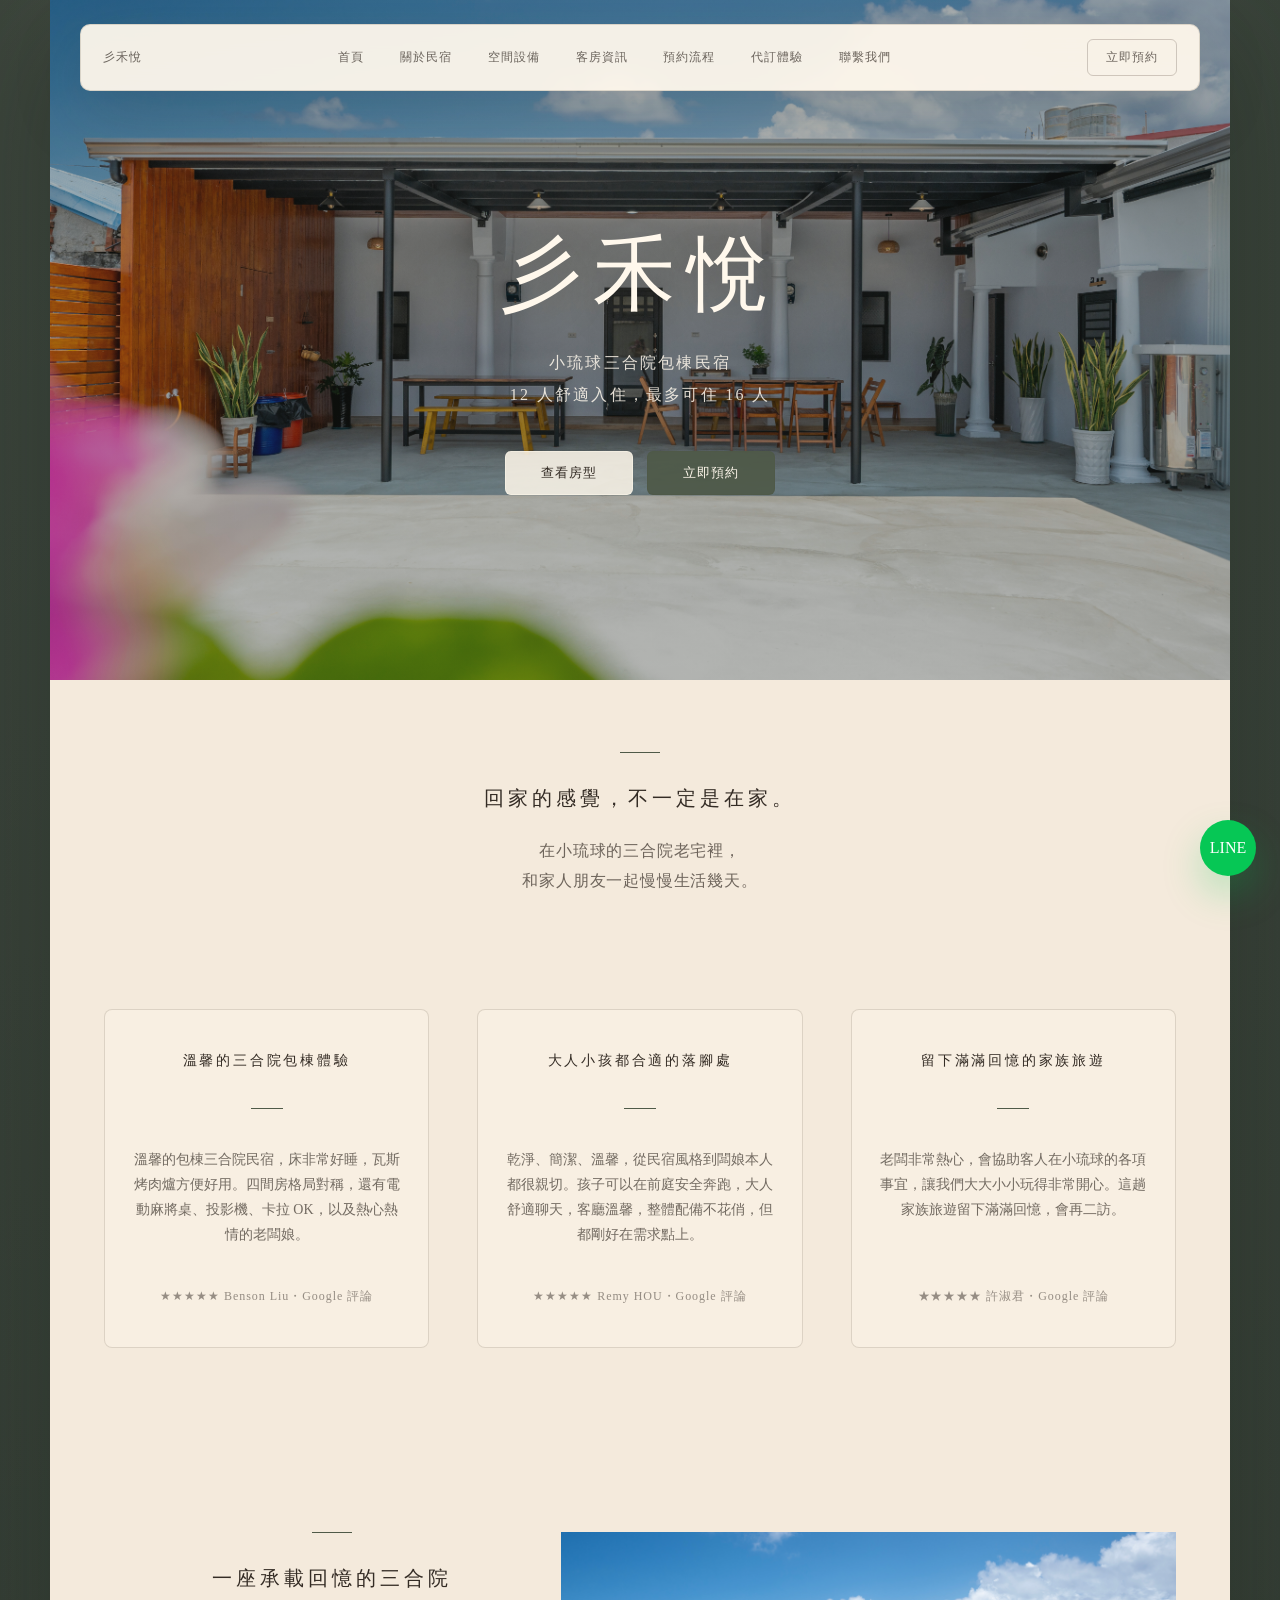
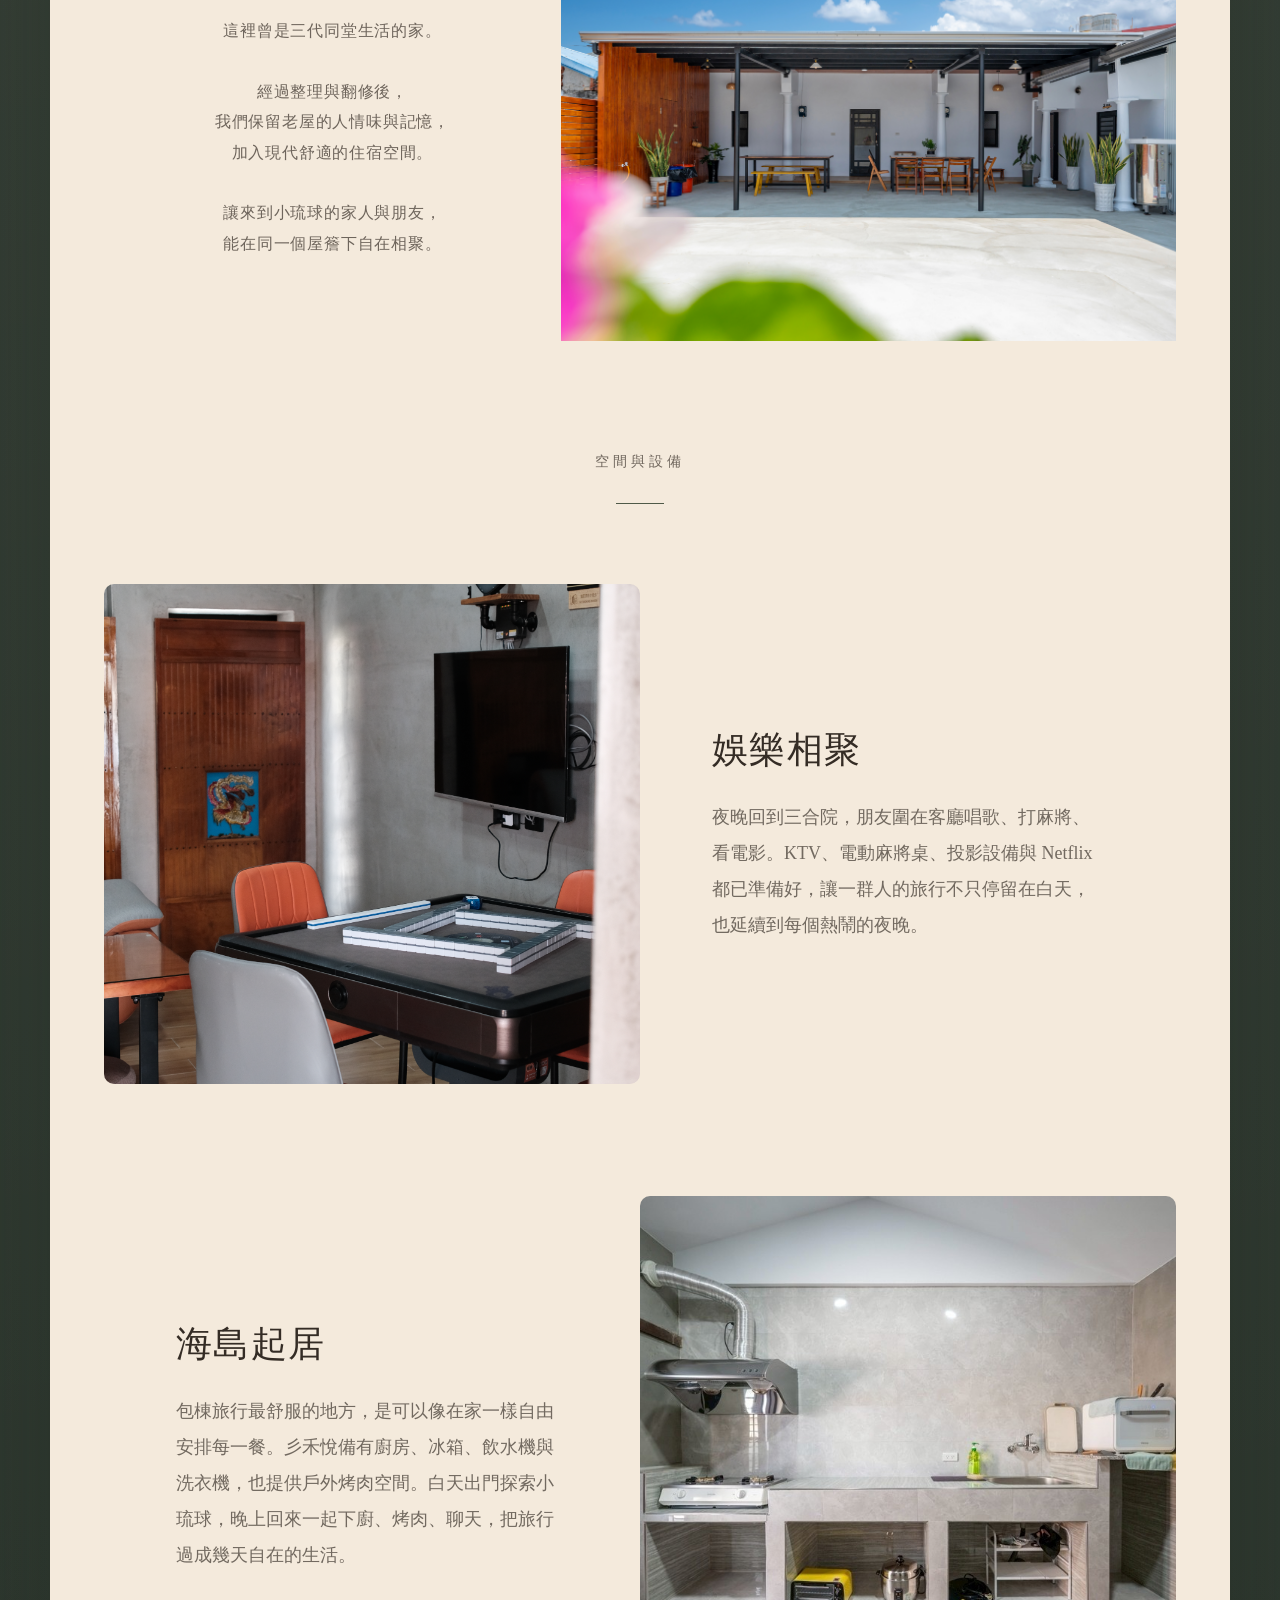
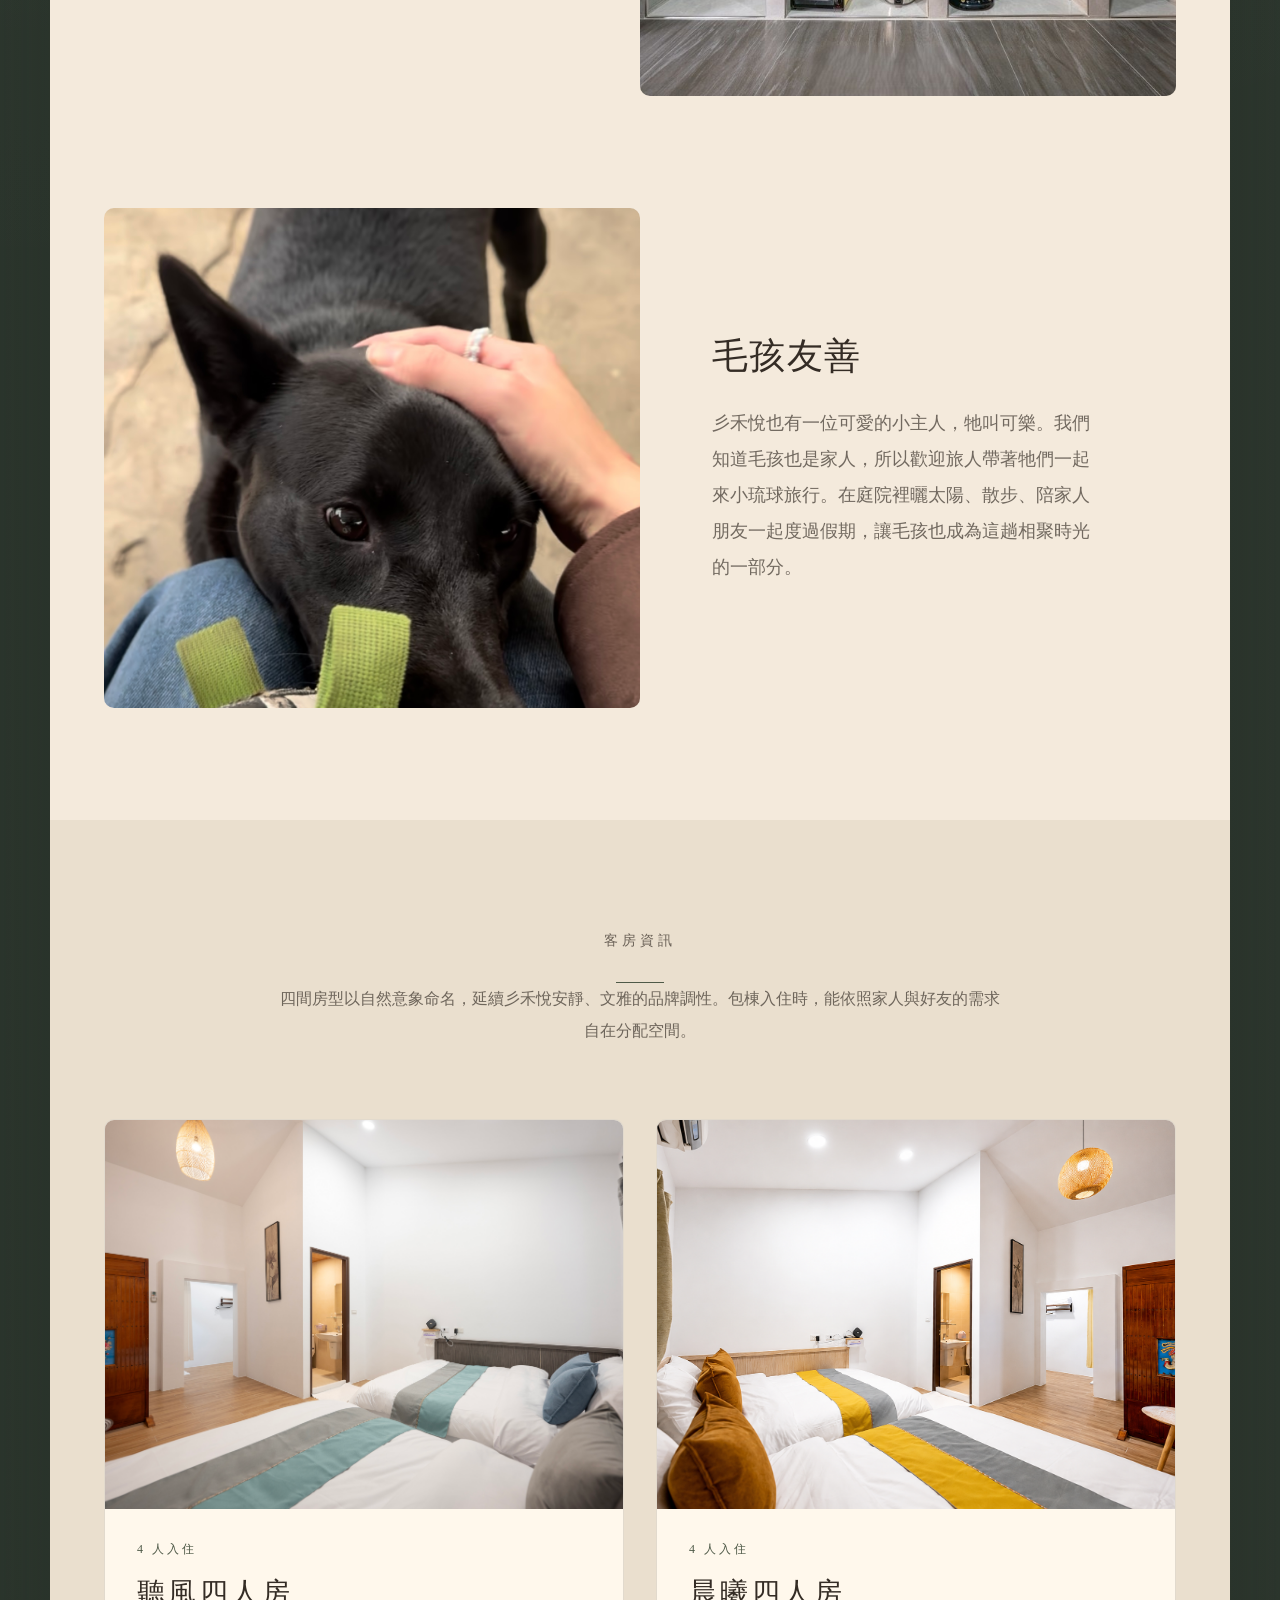
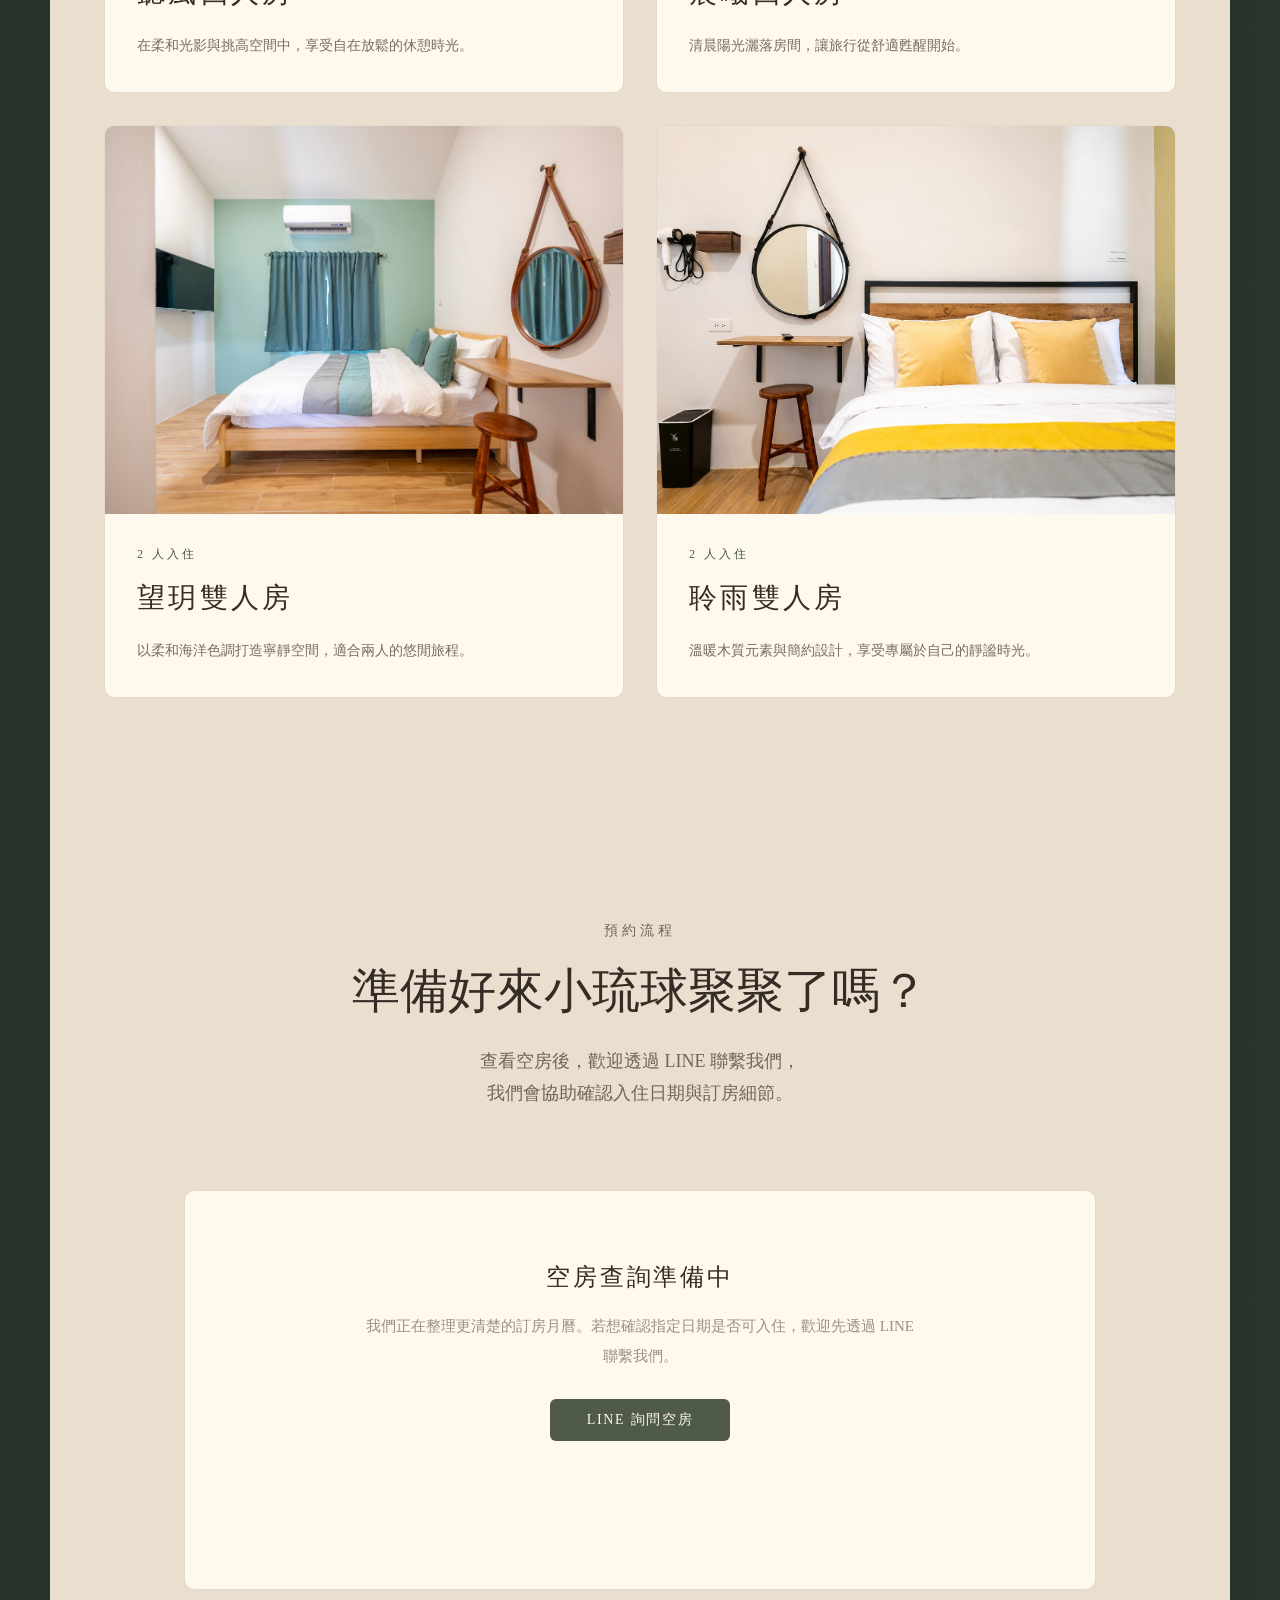
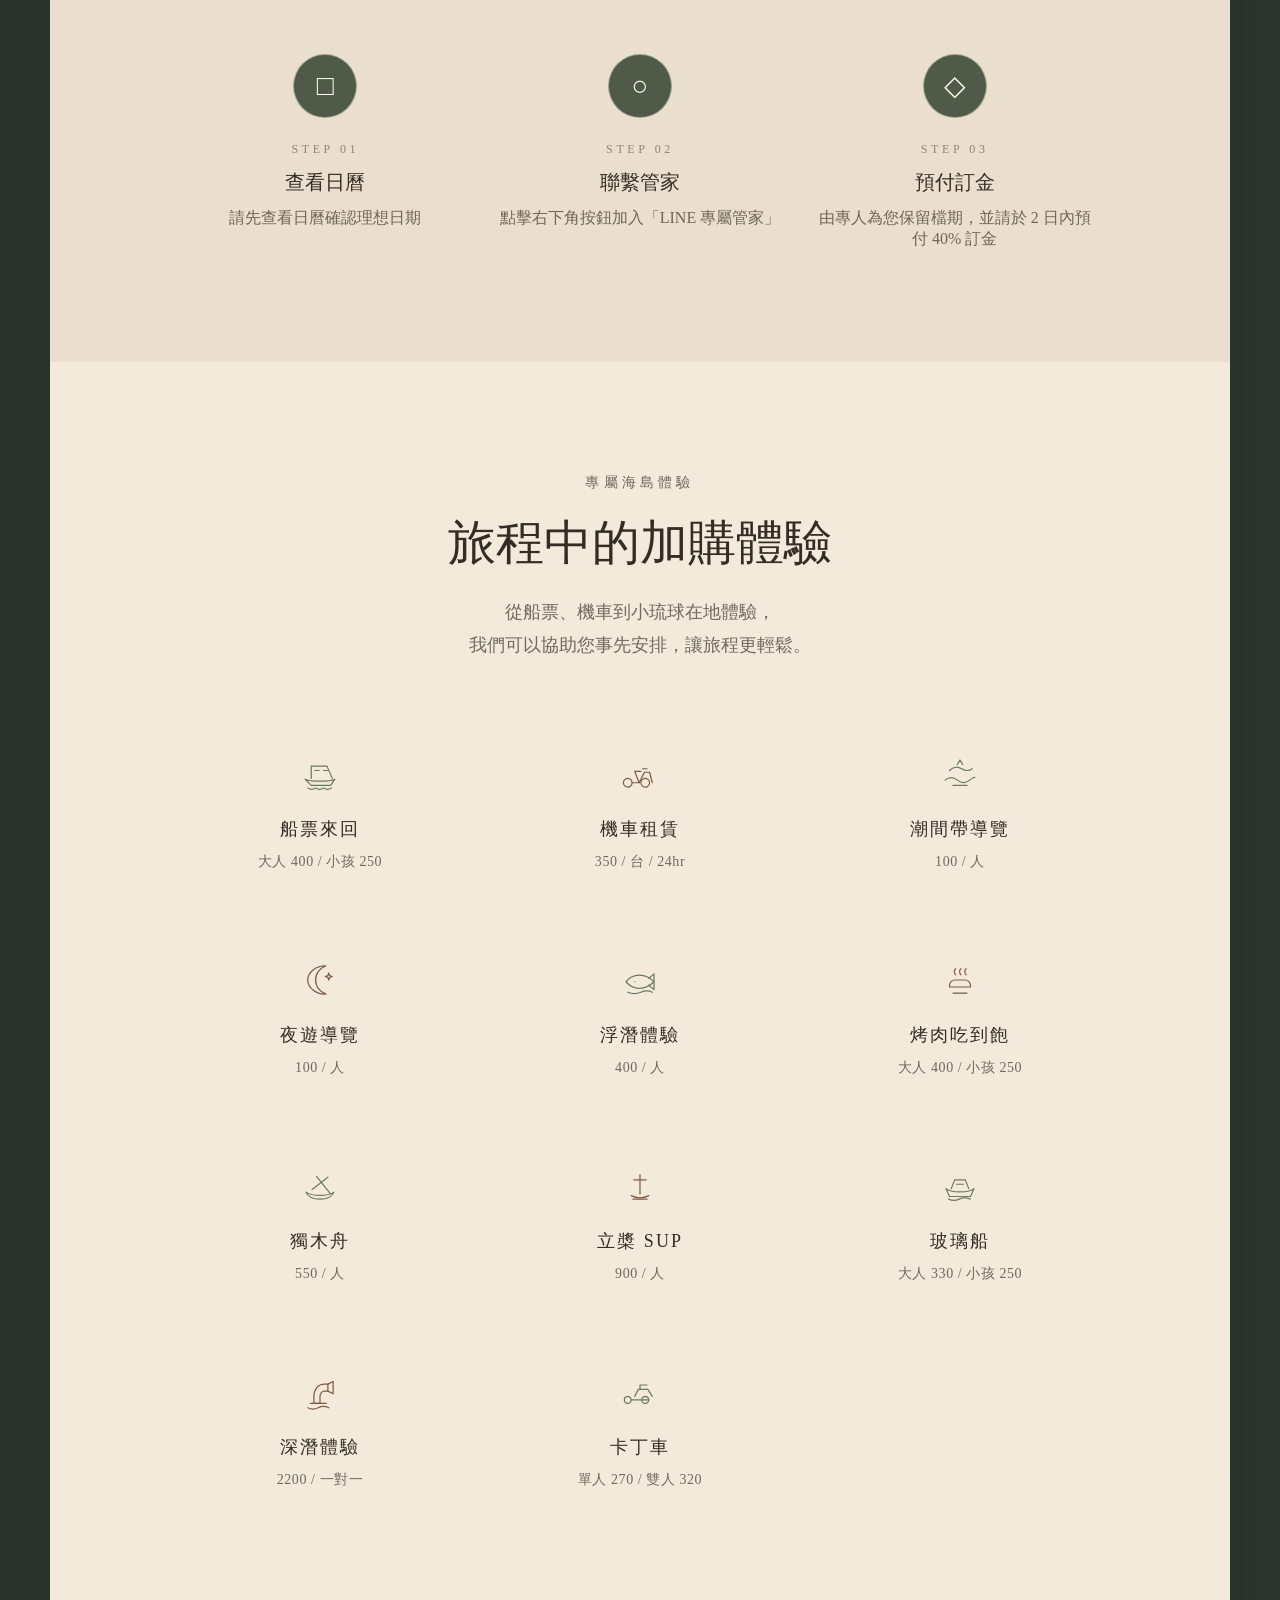
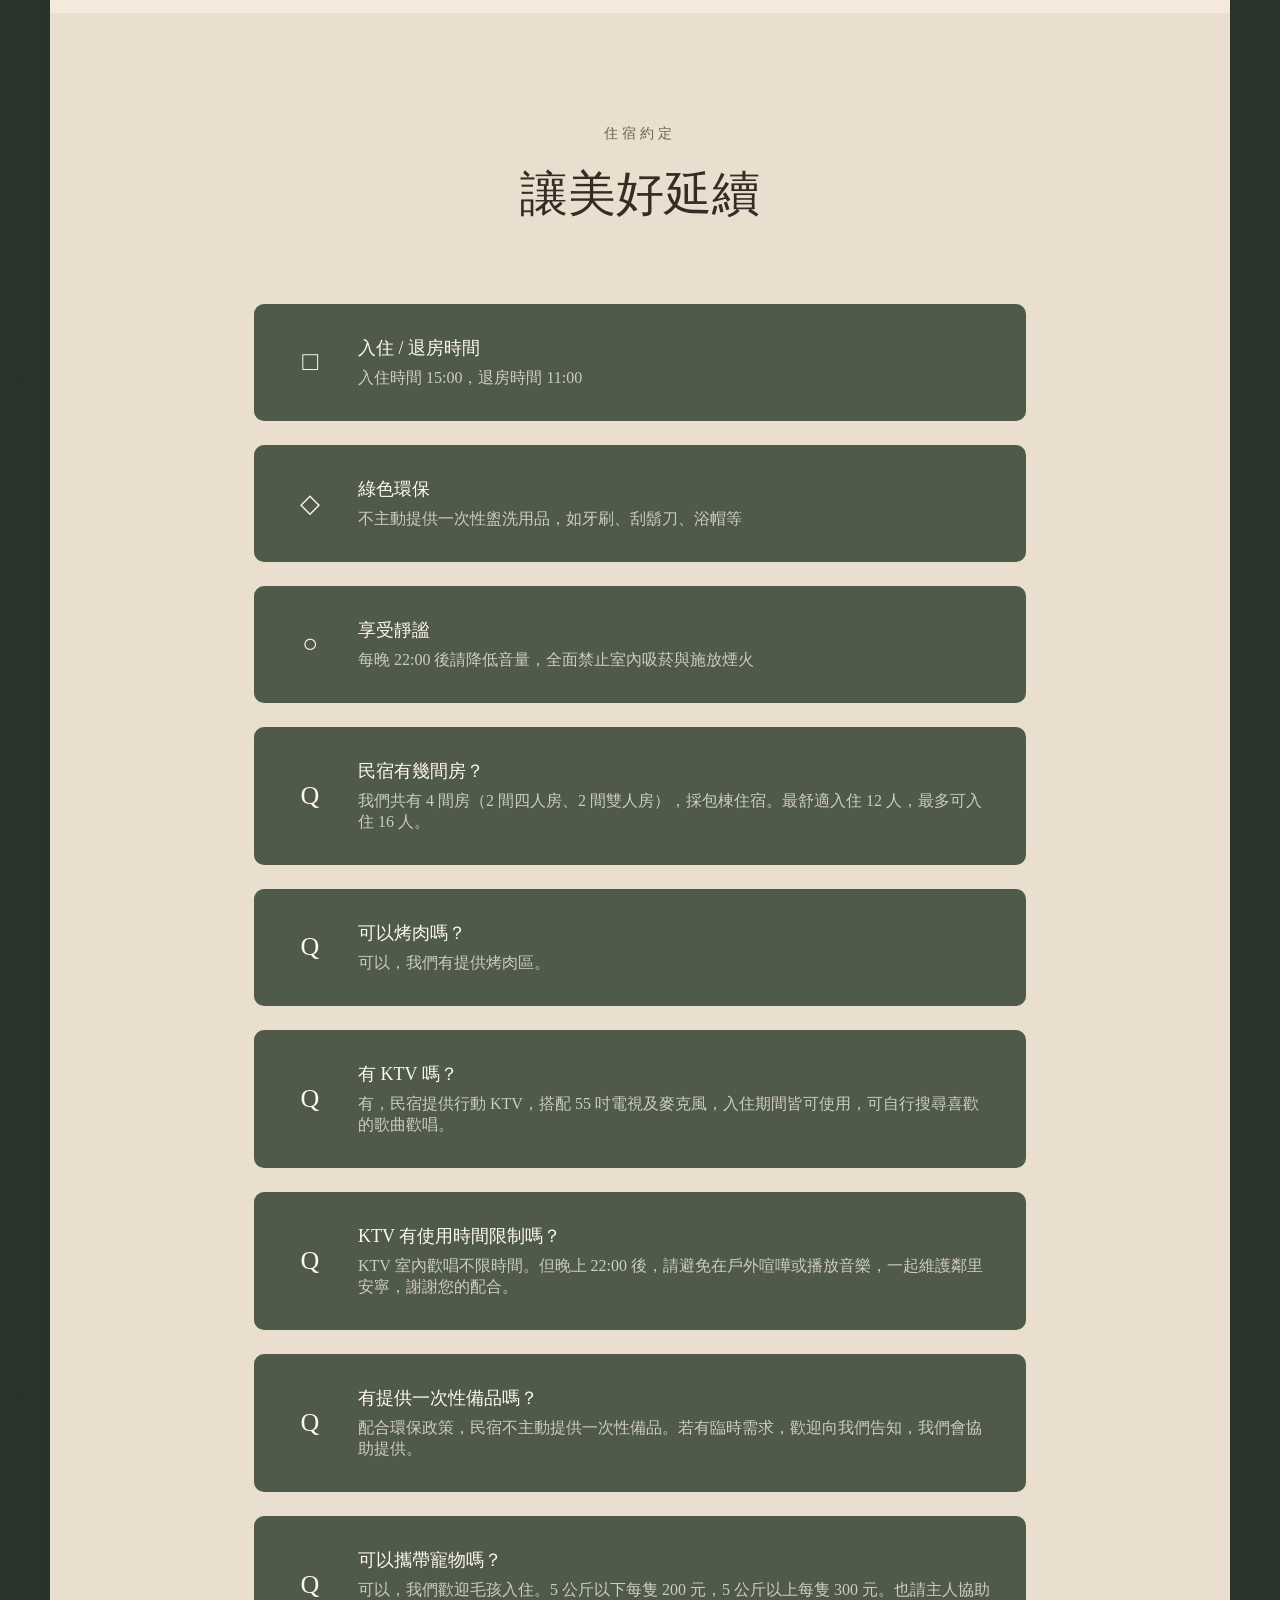
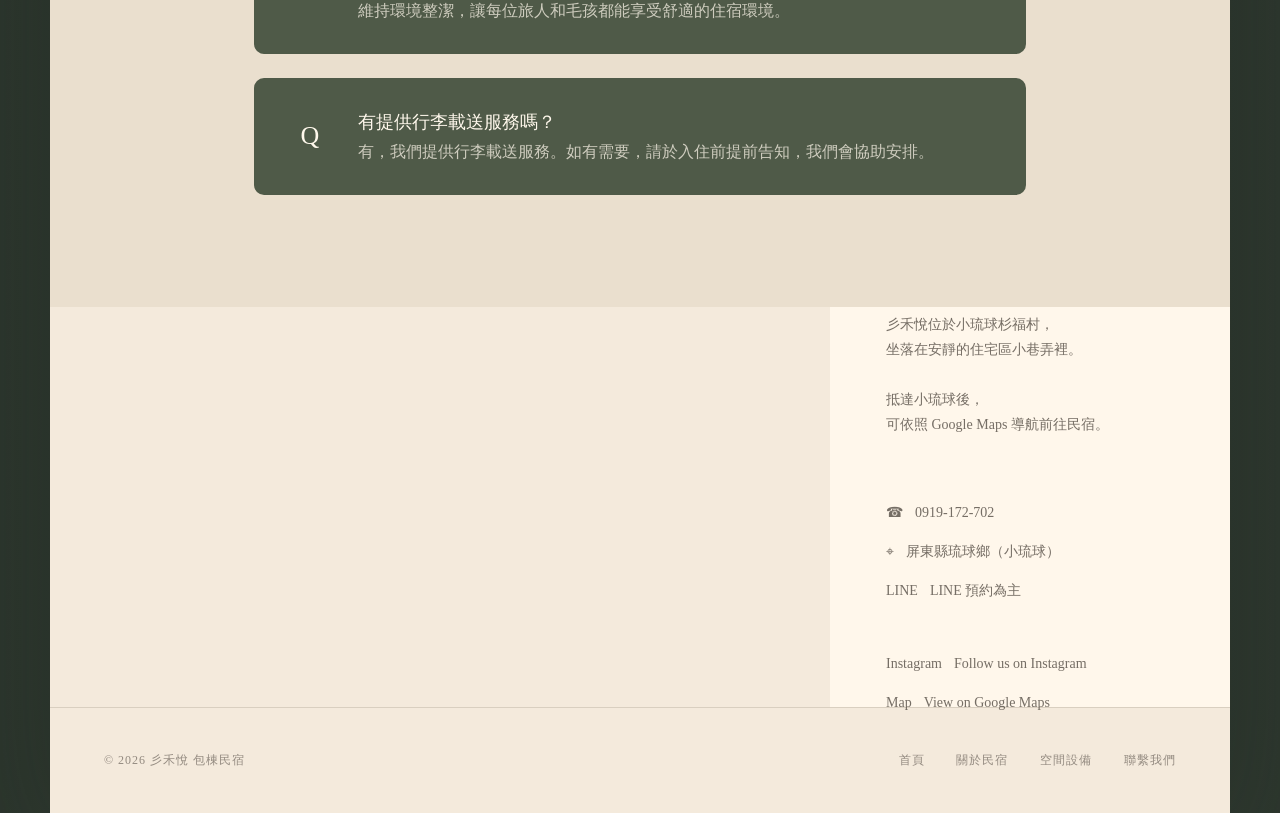
==== commit be6d88e0: "Initial Sanheyue website" ====
--- a/index.html
+++ b/index.html
@@ -6,15 +6,17 @@
     <title>彡禾悅 | 小琉球包棟民宿</title>
     <style>
       :root {
-        --background: #f7f1e8;
+        --background: #f4eadc;
         --foreground: #342c25;
         --muted: rgba(52, 44, 37, 0.68);
         --muted-soft: rgba(52, 44, 37, 0.5);
-        --primary: #6b7b5d;
-        --secondary: #fbf7f0;
-        --border: rgba(124, 92, 70, 0.18);
-        --placeholder: #ede1d2;
-        --line: rgba(124, 92, 70, 0.18);
+        --primary: #4f5a48;
+        --secondary: #fbf4e8;
+        --surface: #fff8ec;
+        --deep: #303a31;
+        --border: rgba(76, 61, 46, 0.16);
+        --placeholder: #eadcc8;
+        --line: rgba(76, 61, 46, 0.16);
       }
 
       * {
@@ -27,7 +29,9 @@
 
       body {
         margin: 0;
-        background: var(--background);
+        background:
+          radial-gradient(circle at 15% 0%, rgba(255, 248, 236, 0.08), transparent 34%),
+          linear-gradient(90deg, #2d372e 0%, #465043 48%, #2e382f 100%);
         color: var(--foreground);
         font-family: "Noto Serif TC", "Microsoft JhengHei", Georgia, serif;
       }
@@ -39,17 +43,22 @@
 
       .nav {
         position: fixed;
-        inset: 0 0 auto;
+        inset: 24px 0 auto;
         z-index: 40;
-        background: rgba(255, 255, 255, 0.88);
+        background: rgba(255, 248, 236, 0.94);
         backdrop-filter: blur(12px);
-        border-bottom: 1px solid rgba(124, 92, 70, 0.12);
+        border: 1px solid rgba(76, 61, 46, 0.16);
+        border-radius: 10px;
+        box-shadow: 0 22px 70px rgba(25, 31, 25, 0.18);
+        left: 50%;
+        width: min(1120px, calc(100% - 48px));
+        transform: translateX(-50%);
       }
 
       .nav-inner {
-        max-width: 1120px;
+        max-width: none;
         margin: 0 auto;
-        padding: 20px 24px;
+        padding: 14px 22px;
         display: flex;
         align-items: center;
         justify-content: space-between;
@@ -58,7 +67,7 @@
 
       .nav-brand {
         font-size: 20px;
-        letter-spacing: 0.18em;
+        letter-spacing: 0.12em;
         color: var(--foreground);
       }
 
@@ -69,8 +78,8 @@
       }
 
       .nav a {
-        font-size: 14px;
-        letter-spacing: 0.15em;
+        font-size: 12px;
+        letter-spacing: 0.08em;
         color: rgba(52, 44, 37, 0.72);
         transition: color 240ms ease;
       }
@@ -80,10 +89,11 @@
       }
 
       .nav-cta {
-        border: 1px solid rgba(124, 92, 70, 0.28);
-        padding: 9px 20px;
+        border: 1px solid rgba(76, 61, 46, 0.24);
+        border-radius: 6px;
+        padding: 9px 18px;
         font-size: 12px;
-        letter-spacing: 0.18em;
+        letter-spacing: 0.08em;
         transition:
           background 240ms ease,
           border-color 240ms ease,
@@ -93,52 +103,67 @@
       .nav-cta:hover {
         border-color: var(--primary);
         background: var(--primary);
-        color: #fff;
+        color: var(--surface);
+      }
+
+      main {
+        width: min(1180px, calc(100% - 48px));
+        margin: 0 auto;
+        overflow: hidden;
+        background: var(--background);
+        box-shadow: 0 34px 120px rgba(22, 28, 23, 0.38);
       }
 
       .hero {
-        padding-top: 80px;
+        padding-top: 0;
         background: var(--background);
       }
 
       .hero-title {
-        min-height: calc(100vh - 80px);
+        min-height: 680px;
         display: grid;
-        grid-template-columns: 40% 60%;
-        align-items: stretch;
-        text-align: left;
-        padding: 0;
-        color: #342c25;
-        background: #f7f1e8;
+        place-items: center;
+        position: relative;
+        overflow: hidden;
+        text-align: center;
+        padding: 130px 24px 86px;
+        color: var(--surface);
+        background:
+          linear-gradient(rgba(38, 43, 35, 0.34), rgba(38, 43, 35, 0.34)),
+          url("public/images/sanheyue-exterior-front.jpeg") center / cover;
       }
 
       .hero-copy {
         display: flex;
         flex-direction: column;
+        align-items: center;
         justify-content: center;
-        padding: 72px clamp(32px, 6vw, 88px);
+        max-width: 760px;
+        padding: 0;
       }
 
       .hero-copy h1 {
-        margin: 0 0 28px;
-        font-size: clamp(40px, 5vw, 64px);
+        margin: 0 0 26px;
+        font-size: clamp(48px, 7vw, 82px);
         font-weight: 400;
-        letter-spacing: 0.16em;
+        line-height: 1.12;
+        letter-spacing: 0.14em;
+        text-shadow: 0 16px 42px rgba(0, 0, 0, 0.2);
       }
 
       .hero-title p,
       .hero-copy p {
         margin: 0;
         font-size: 16px;
-        letter-spacing: 0.18em;
-        color: rgba(52, 44, 37, 0.68);
+        letter-spacing: 0.14em;
+        color: rgba(255, 248, 236, 0.86);
       }
 
       .hero-subtitle {
-        color: rgba(52, 44, 37, 0.68);
+        color: rgba(255, 248, 236, 0.86);
         font-size: 15px;
         line-height: 2;
-        letter-spacing: 0.18em;
+        letter-spacing: 0.14em;
       }
 
       .hero-actions {
@@ -148,35 +173,30 @@
       }
 
       .hero-actions a {
-        border: 1px solid rgba(52, 44, 37, 0.28);
+        min-width: 128px;
+        border: 1px solid rgba(255, 248, 236, 0.46);
+        border-radius: 6px;
         padding: 12px 22px;
+        background: rgba(255, 248, 236, 0.86);
         color: #342c25;
         font-size: 13px;
-        letter-spacing: 0.16em;
+        letter-spacing: 0.08em;
       }
 
       .hero-actions a.primary {
-        border-color: #6b7b5d;
-        background: #6b7b5d;
-        color: #fbf7f0;
+        border-color: rgba(79, 90, 72, 0.92);
+        background: rgba(79, 90, 72, 0.92);
+        color: var(--surface);
       }
 
       .hero-photo {
-        min-height: calc(100vh - 80px);
-        padding: 48px 56px 48px 0;
-      }
-
-      .hero-photo img {
-        width: 100%;
-        height: 100%;
-        display: block;
-        object-fit: cover;
+        display: none;
       }
 
       .image-story {
         max-width: 1120px;
         margin: 0 auto;
-        padding: 0 24px;
+        padding: 72px 24px 0;
       }
 
       .image-story.reverse {
@@ -198,7 +218,7 @@
       .story-card {
         width: min(100%, 760px);
         margin: 0 auto;
-        padding: 56px 24px 0;
+        padding: 0 24px;
         text-align: center;
         background: transparent;
         color: var(--foreground);
@@ -254,10 +274,13 @@
 
       .testimonial {
         text-align: center;
-        padding: 0 16px;
+        padding: 28px 24px;
         height: 100%;
         display: flex;
         flex-direction: column;
+        border: 1px solid var(--border);
+        border-radius: 8px;
+        background: rgba(255, 248, 236, 0.4);
       }
 
       .testimonial h3,
@@ -302,7 +325,7 @@
 
       .rooms {
         padding: 112px 24px;
-        background: rgba(246, 249, 250, 0.75);
+        background: #eadfce;
       }
 
       .rooms .container {
@@ -347,7 +370,10 @@
       }
 
       .room-card {
-        background: var(--secondary);
+        overflow: hidden;
+        border: 1px solid var(--border);
+        border-radius: 10px;
+        background: var(--surface);
       }
 
       .room-photo {
@@ -407,7 +433,8 @@
       .section-head .wide-title {
         margin-top: 22px;
         font-size: clamp(32px, 4vw, 48px);
-        font-weight: 500;
+        font-weight: 400;
+        line-height: 1.22;
       }
 
       .section-head .desc {
@@ -428,7 +455,8 @@
       .amenity-row {
         display: flex;
         align-items: center;
-        margin-bottom: 144px;
+        margin-bottom: 112px;
+        border-radius: 12px;
       }
 
       .amenity-row:last-child {
@@ -455,6 +483,7 @@
         height: 500px;
         overflow: hidden;
         background: var(--placeholder);
+        border-radius: 10px;
       }
 
       .amenity-photo img {
@@ -466,7 +495,7 @@
 
       .amenity-copy {
         width: 50%;
-        padding: 0 64px;
+        padding: 0 72px;
       }
 
       .amenity-copy h3 {
@@ -489,6 +518,10 @@
         padding: 112px 24px;
       }
 
+      .booking {
+        background: #eadfce;
+      }
+
       .booking .container,
       .experiences .container {
         max-width: 960px;
@@ -498,7 +531,9 @@
         min-height: 400px;
         margin-bottom: 64px;
         border: 1px solid var(--border);
-        background: var(--secondary);
+        border-radius: 10px;
+        overflow: hidden;
+        background: var(--surface);
       }
 
       .calendar-box div {
@@ -506,25 +541,41 @@
         color: var(--muted-soft);
       }
 
-      .calendar-box iframe {
-        width: 100%;
-        min-height: 520px;
-        display: block;
-        border: 0;
-        background: var(--secondary);
-      }
-
-      .calendar-fallback {
-        padding: 18px 24px;
+      .booking-note {
+        display: grid;
+        place-items: center;
+        min-height: 320px;
+        padding: 48px 24px;
         text-align: center;
-        border-top: 1px solid var(--border);
         color: var(--muted);
+      }
+
+      .booking-note h3 {
+        margin: 0 0 18px;
+        color: var(--foreground);
+        font-size: 24px;
+        font-weight: 400;
+        letter-spacing: 0.12em;
+      }
+
+      .booking-note p {
+        margin: 0 auto 28px;
+        max-width: 560px;
+        font-size: 15px;
+        line-height: 2;
+      }
+
+      .booking-note a {
+        display: inline-flex;
+        align-items: center;
+        justify-content: center;
+        min-width: 180px;
+        padding: 12px 24px;
+        border-radius: 6px;
+        background: var(--primary);
+        color: var(--surface);
         font-size: 14px;
-      }
-
-      .calendar-fallback a {
-        color: var(--primary);
-        border-bottom: 1px solid currentColor;
+        letter-spacing: 0.12em;
       }
 
       .steps {
@@ -543,8 +594,9 @@
         margin: 0 auto 24px;
         display: grid;
         place-items: center;
-        border: 2px solid var(--primary);
-        color: var(--primary);
+        border: 1px solid rgba(255, 248, 236, 0.45);
+        color: var(--surface);
+        background: var(--primary);
         border-radius: 999px;
         font-size: 28px;
       }
@@ -578,6 +630,7 @@
         flex-direction: column;
         align-items: center;
         text-align: center;
+        padding: 12px;
       }
 
       .experience-card:hover {
@@ -632,7 +685,7 @@
       }
 
       .rules {
-        background: rgba(244, 247, 248, 0.75);
+        background: #eadfce;
       }
 
       .rules .container {
@@ -648,7 +701,9 @@
         display: flex;
         gap: 24px;
         padding: 32px;
-        background: var(--secondary);
+        border-radius: 10px;
+        background: var(--primary);
+        color: var(--surface);
       }
 
       .rule-icon {
@@ -656,7 +711,7 @@
         flex: 0 0 48px;
         display: grid;
         place-items: center;
-        color: var(--primary);
+        color: var(--surface);
         font-size: 26px;
       }
 
@@ -668,7 +723,7 @@
 
       .rule-card p {
         margin: 0;
-        color: var(--muted);
+        color: rgba(255, 248, 236, 0.72);
       }
 
       .map-section {
@@ -690,7 +745,7 @@
         display: flex;
         flex-direction: column;
         justify-content: center;
-        background: rgba(255, 255, 255, 0.95);
+        background: rgba(255, 248, 236, 0.96);
       }
 
       .contact-panel p,
@@ -738,6 +793,7 @@
       .footer-bottom {
         border-top: 1px solid var(--border);
         padding: 32px 24px;
+        background: var(--background);
       }
 
       .footer-bottom .container {
@@ -779,6 +835,20 @@
       }
 
       @media (max-width: 860px) {
+        body {
+          background: var(--background);
+        }
+
+        main {
+          width: 100%;
+          box-shadow: none;
+        }
+
+        .nav {
+          top: 12px;
+          width: calc(100% - 24px);
+        }
+
         .nav-inner {
           gap: 18px;
           overflow-x: auto;
@@ -796,14 +866,15 @@
         .hero-title {
           min-height: auto;
           grid-template-columns: 1fr;
+          padding: 110px 24px 80px;
         }
 
         .hero-copy {
-          padding: 56px 28px 36px;
+          padding: 0;
         }
 
         .hero-copy h1 {
-          font-size: 42px;
+          font-size: 46px;
         }
 
         .hero-actions {
@@ -1074,15 +1145,16 @@
           </div>
 
           <div class="calendar-box">
-            <iframe
-              src="https://timetreeapp.com/calendars/aoJ6iE6uVPUh"
-              title="彡禾悅訂房日曆"
-              loading="lazy"
-            ></iframe>
-            <div class="calendar-fallback">
-              若日曆無法正常顯示，請
-              <a href="https://timetreeapp.com/calendars/aoJ6iE6uVPUh" target="_blank" rel="noopener noreferrer">開啟 TimeTree 訂房日曆</a>
-              查看空房。
+            <div class="booking-note">
+              <div>
+                <h3>空房查詢準備中</h3>
+                <p>
+                  我們正在整理更清楚的訂房月曆。若想確認指定日期是否可入住，歡迎先透過 LINE 聯繫我們。
+                </p>
+                <a href="https://line.me/R/ti/p/@477rnchd" target="_blank" rel="noopener noreferrer">
+                  LINE 詢問空房
+                </a>
+              </div>
             </div>
           </div>
 
@@ -1218,6 +1290,34 @@
             <article class="rule-card">
               <div class="rule-icon">○</div>
               <div><h3>享受靜謐</h3><p>每晚 22:00 後請降低音量，全面禁止室內吸菸與施放煙火</p></div>
+            </article>
+            <article class="rule-card">
+              <div class="rule-icon">Q</div>
+              <div><h3>民宿有幾間房？</h3><p>我們共有 4 間房（2 間四人房、2 間雙人房），採包棟住宿。最舒適入住 12 人，最多可入住 16 人。</p></div>
+            </article>
+            <article class="rule-card">
+              <div class="rule-icon">Q</div>
+              <div><h3>可以烤肉嗎？</h3><p>可以，我們有提供烤肉區。</p></div>
+            </article>
+            <article class="rule-card">
+              <div class="rule-icon">Q</div>
+              <div><h3>有 KTV 嗎？</h3><p>有，民宿提供行動 KTV，搭配 55 吋電視及麥克風，入住期間皆可使用，可自行搜尋喜歡的歌曲歡唱。</p></div>
+            </article>
+            <article class="rule-card">
+              <div class="rule-icon">Q</div>
+              <div><h3>KTV 有使用時間限制嗎？</h3><p>KTV 室內歡唱不限時間。但晚上 22:00 後，請避免在戶外喧嘩或播放音樂，一起維護鄰里安寧，謝謝您的配合。</p></div>
+            </article>
+            <article class="rule-card">
+              <div class="rule-icon">Q</div>
+              <div><h3>有提供一次性備品嗎？</h3><p>配合環保政策，民宿不主動提供一次性備品。若有臨時需求，歡迎向我們告知，我們會協助提供。</p></div>
+            </article>
+            <article class="rule-card">
+              <div class="rule-icon">Q</div>
+              <div><h3>可以攜帶寵物嗎？</h3><p>可以，我們歡迎毛孩入住。5 公斤以下每隻 200 元，5 公斤以上每隻 300 元。也請主人協助維持環境整潔，讓每位旅人和毛孩都能享受舒適的住宿環境。</p></div>
+            </article>
+            <article class="rule-card">
+              <div class="rule-icon">Q</div>
+              <div><h3>有提供行李載送服務嗎？</h3><p>有，我們提供行李載送服務。如有需要，請於入住前提前告知，我們會協助安排。</p></div>
             </article>
           </div>
         </div>
@@ -1236,7 +1336,7 @@
           <div class="contact-panel">
             <p>
               彡禾悅位於小琉球杉福村，<br />
-              鄰近島上主要道路，前往各景點都方便。<br />
+              坐落在安靜的住宅區小巷弄裡。<br />
               <br />
               抵達小琉球後，<br />
               可依照 Google Maps 導航前往民宿。
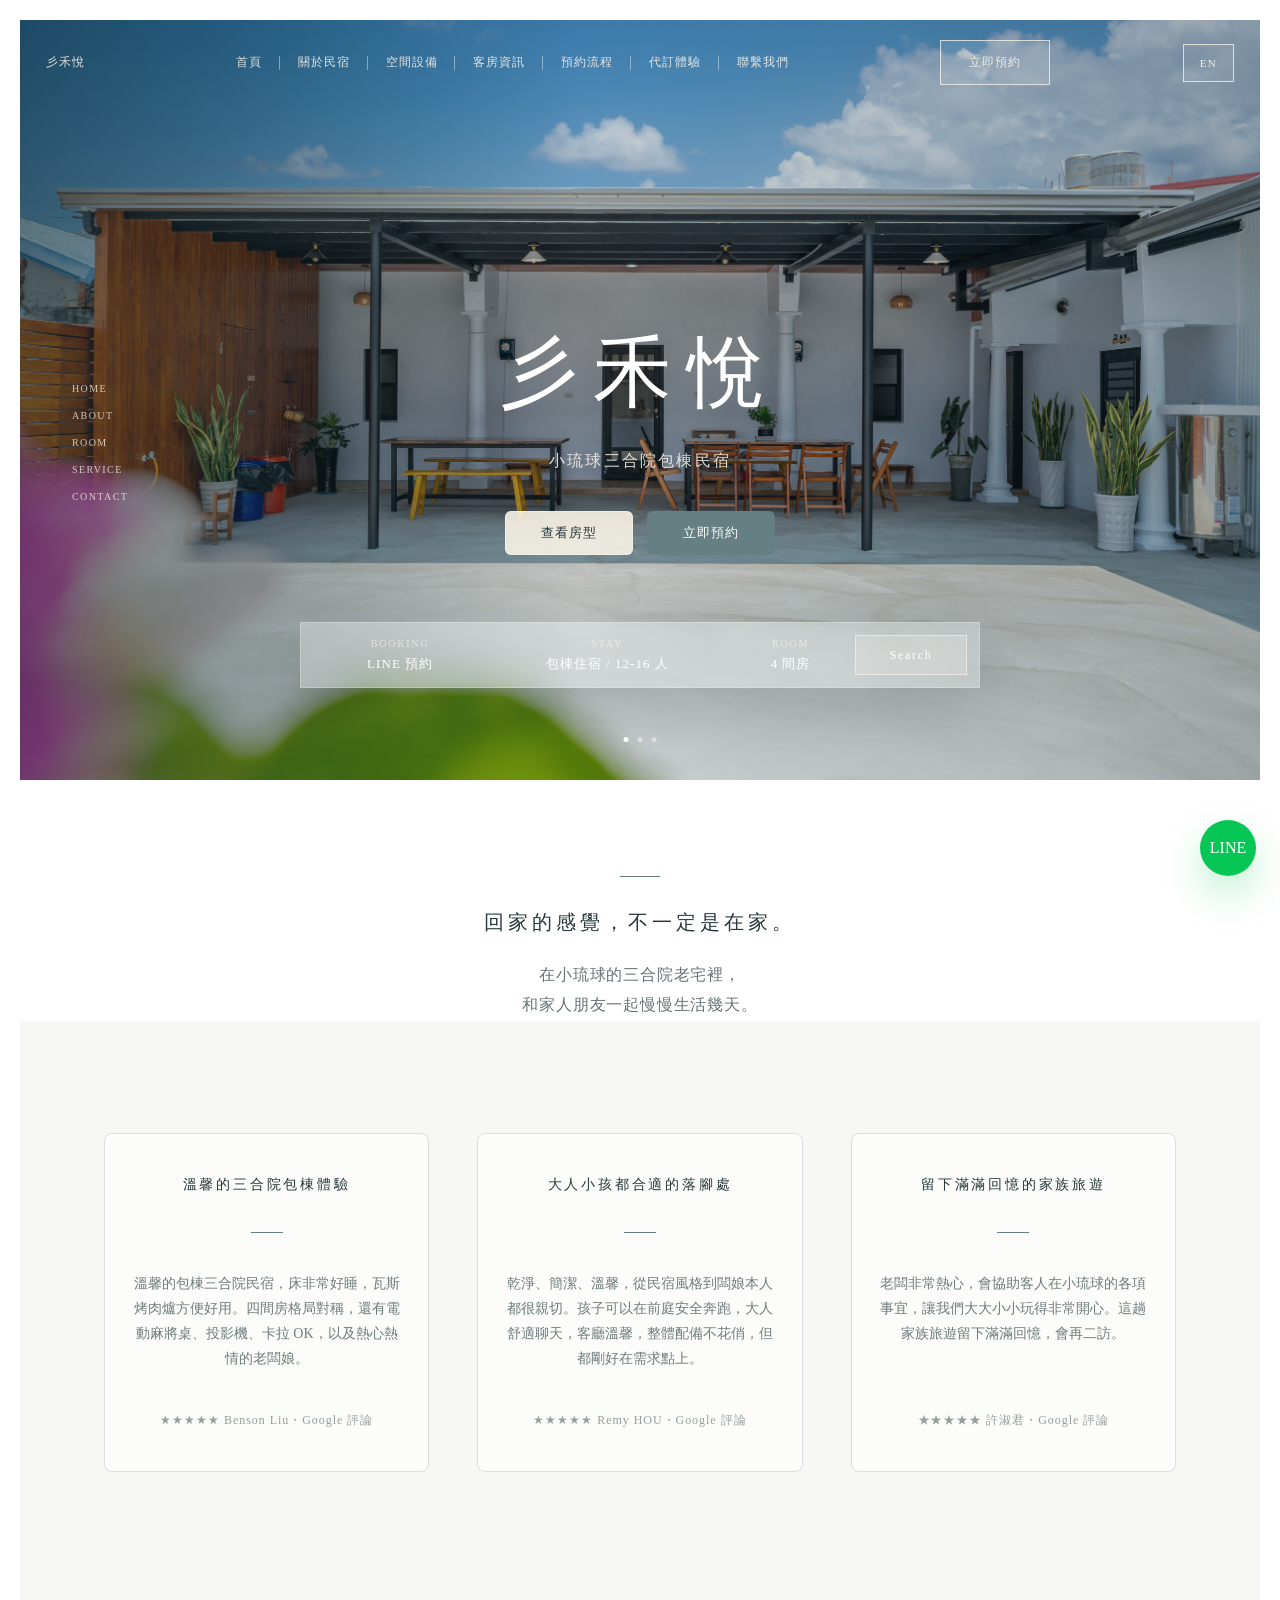
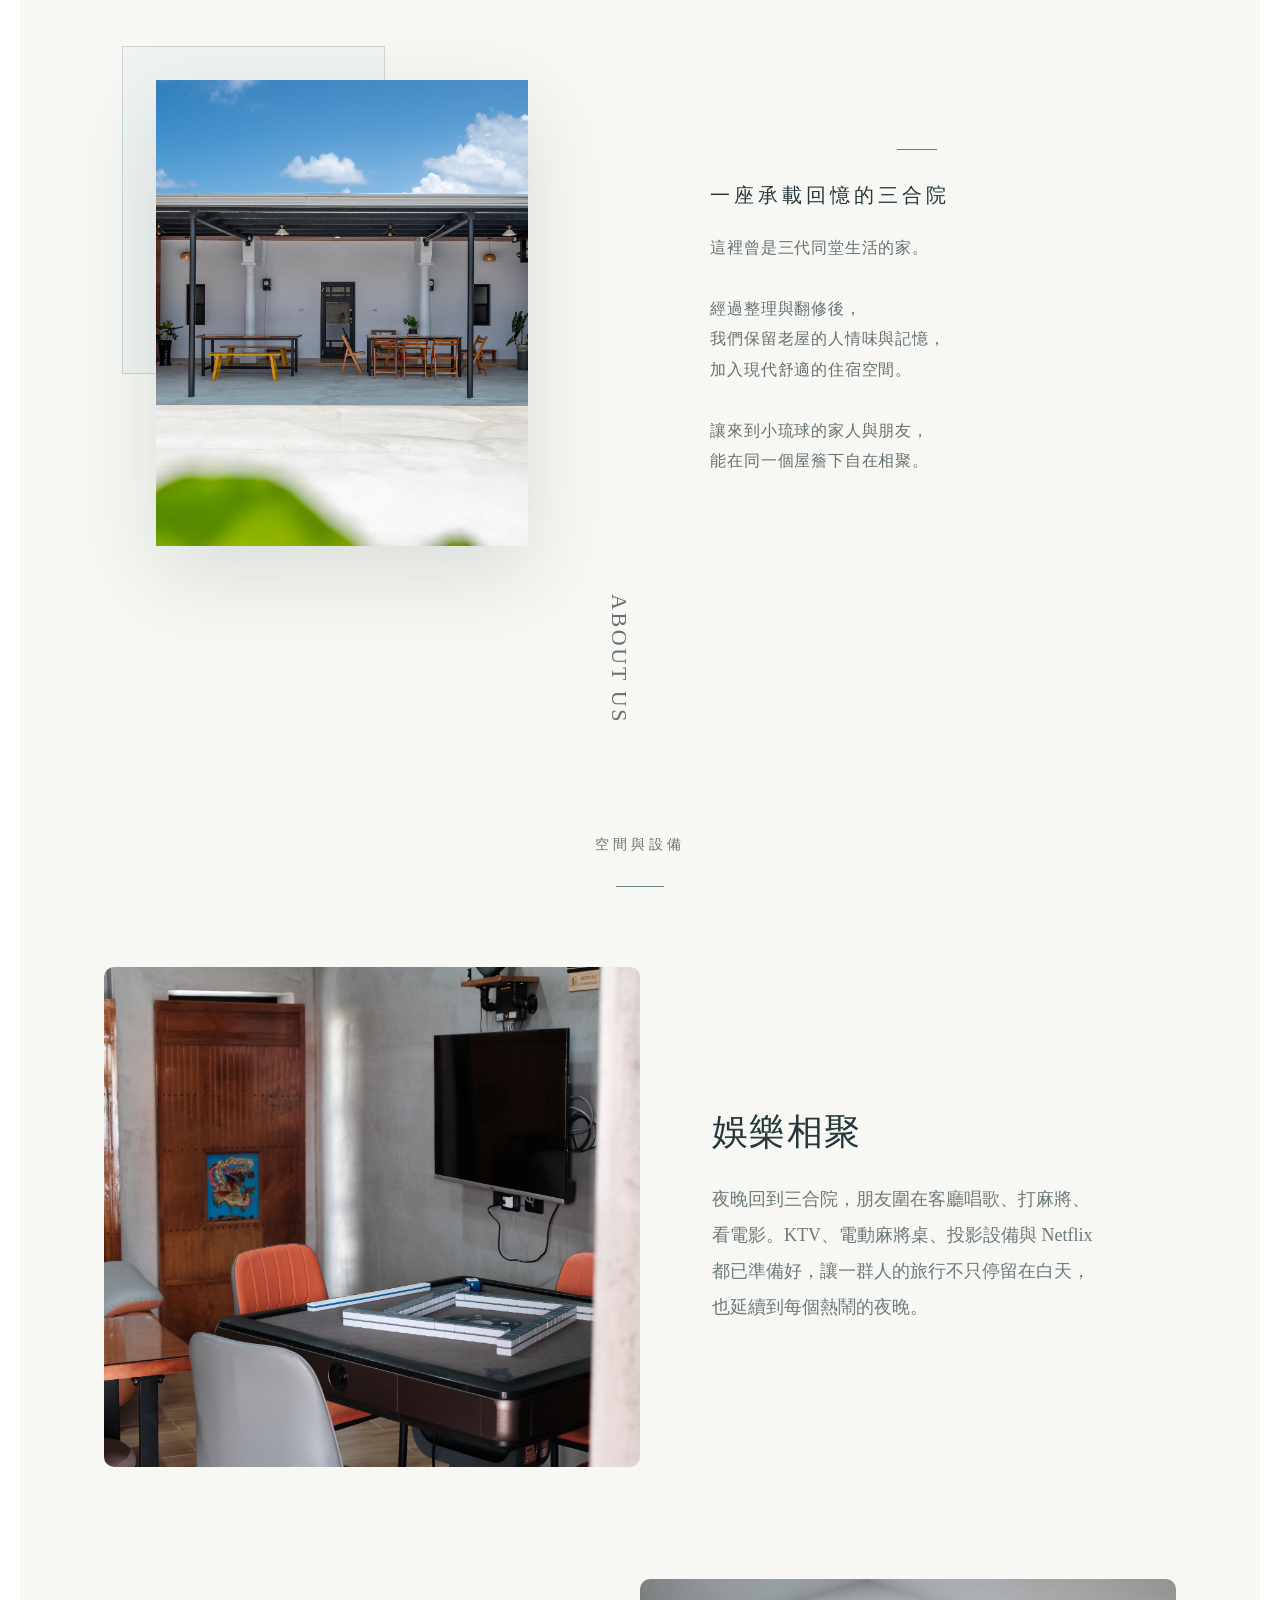
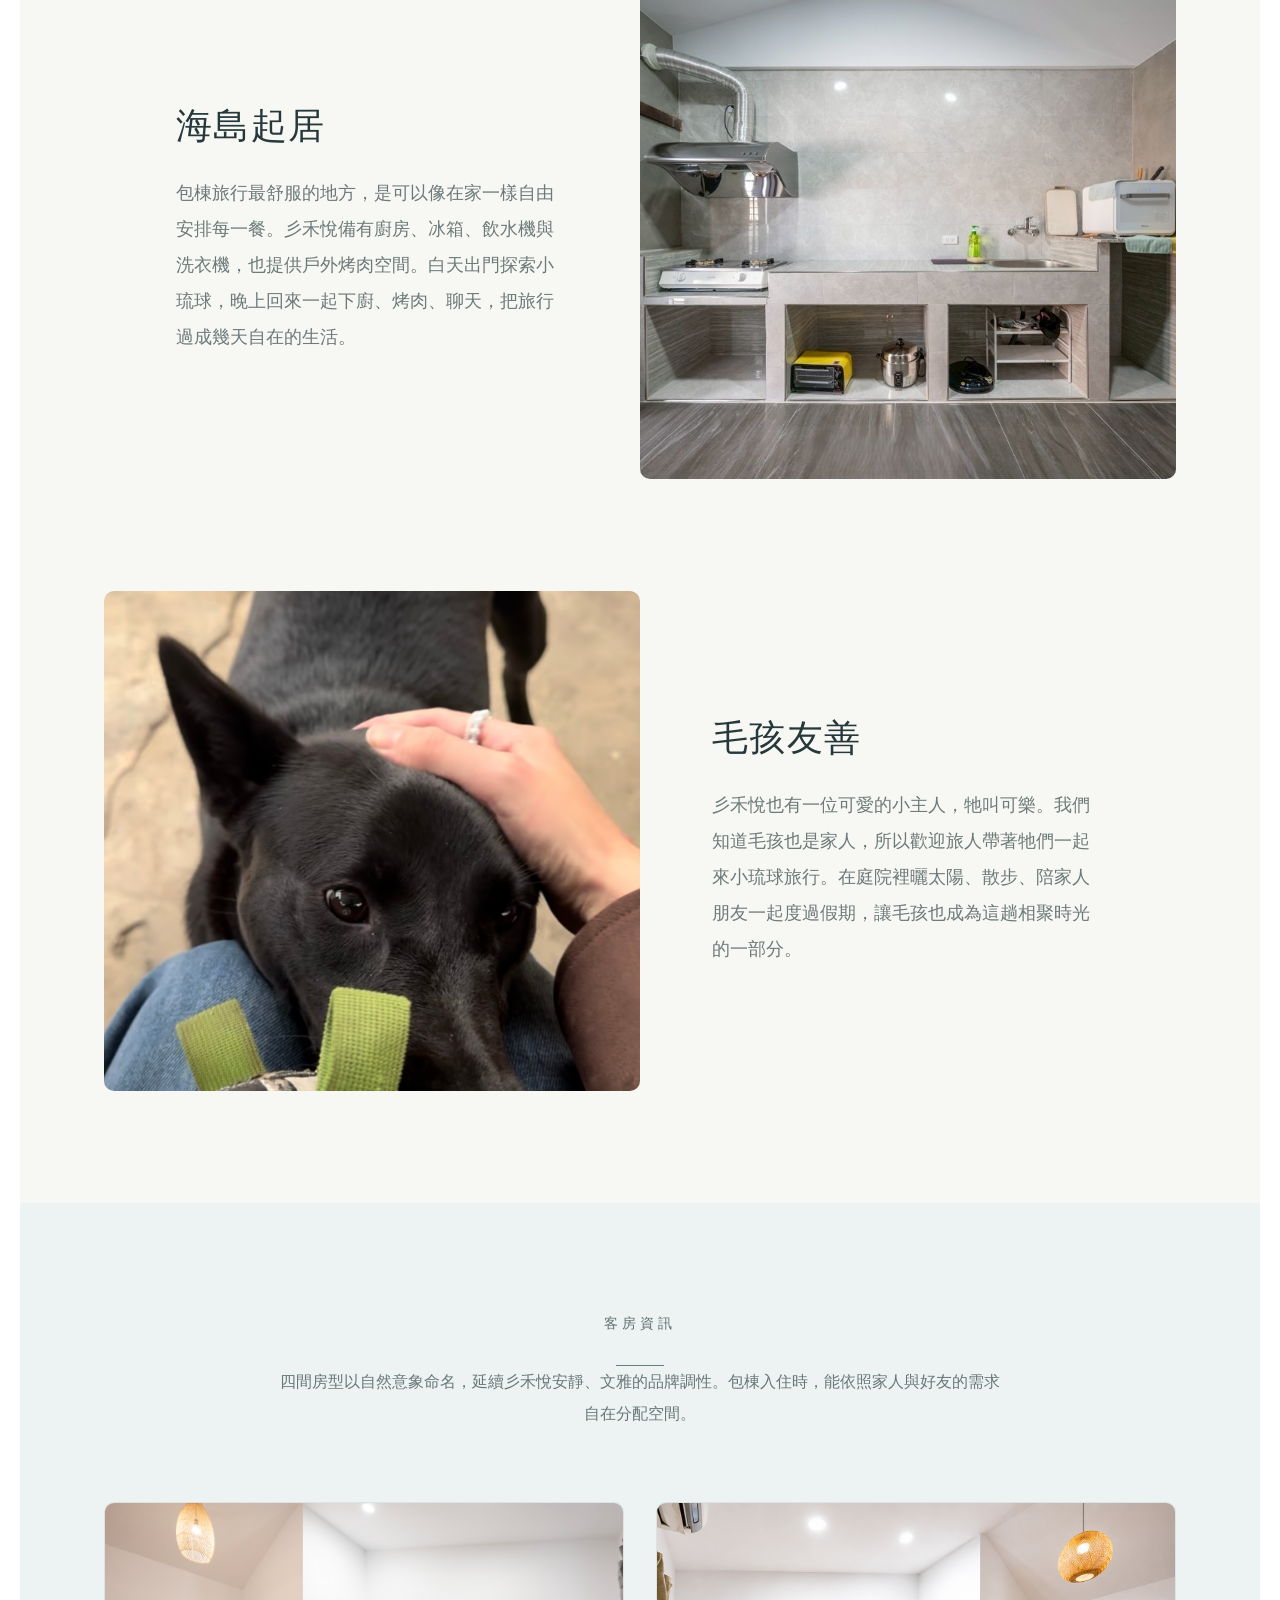
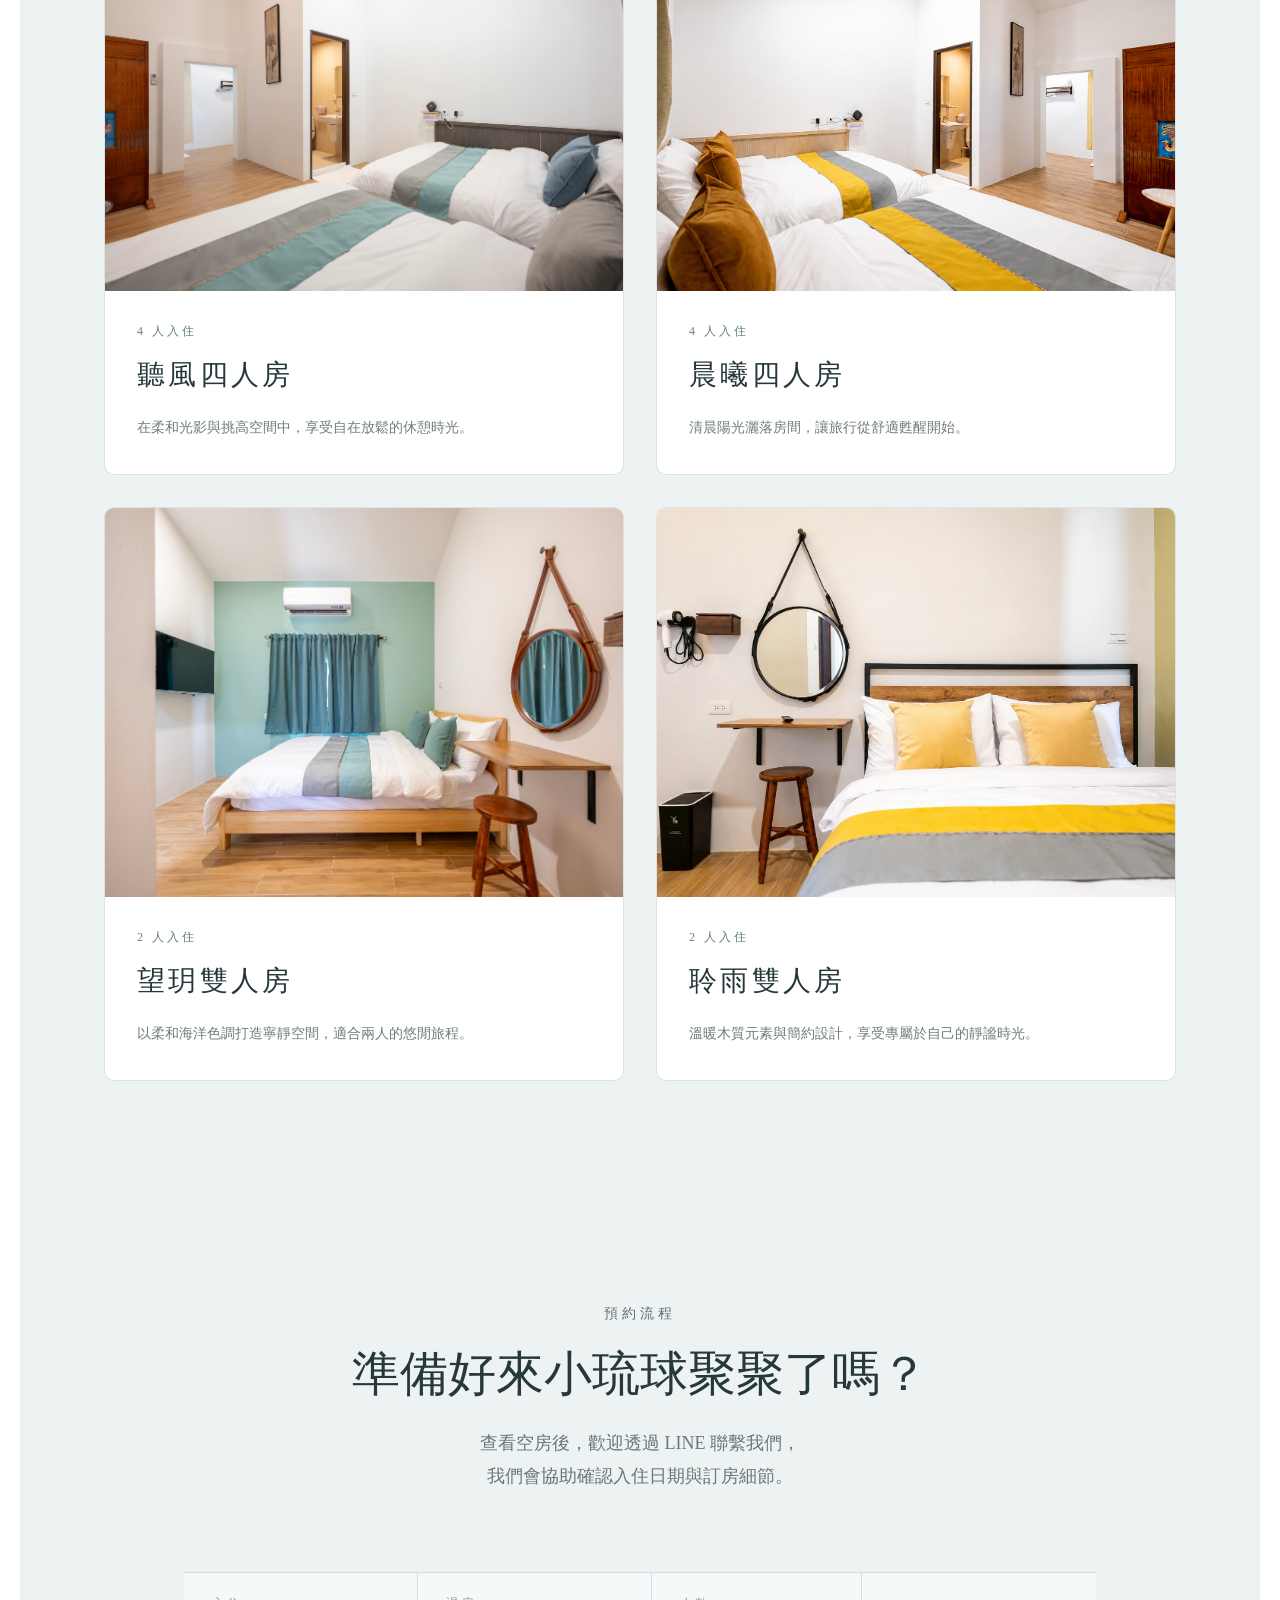
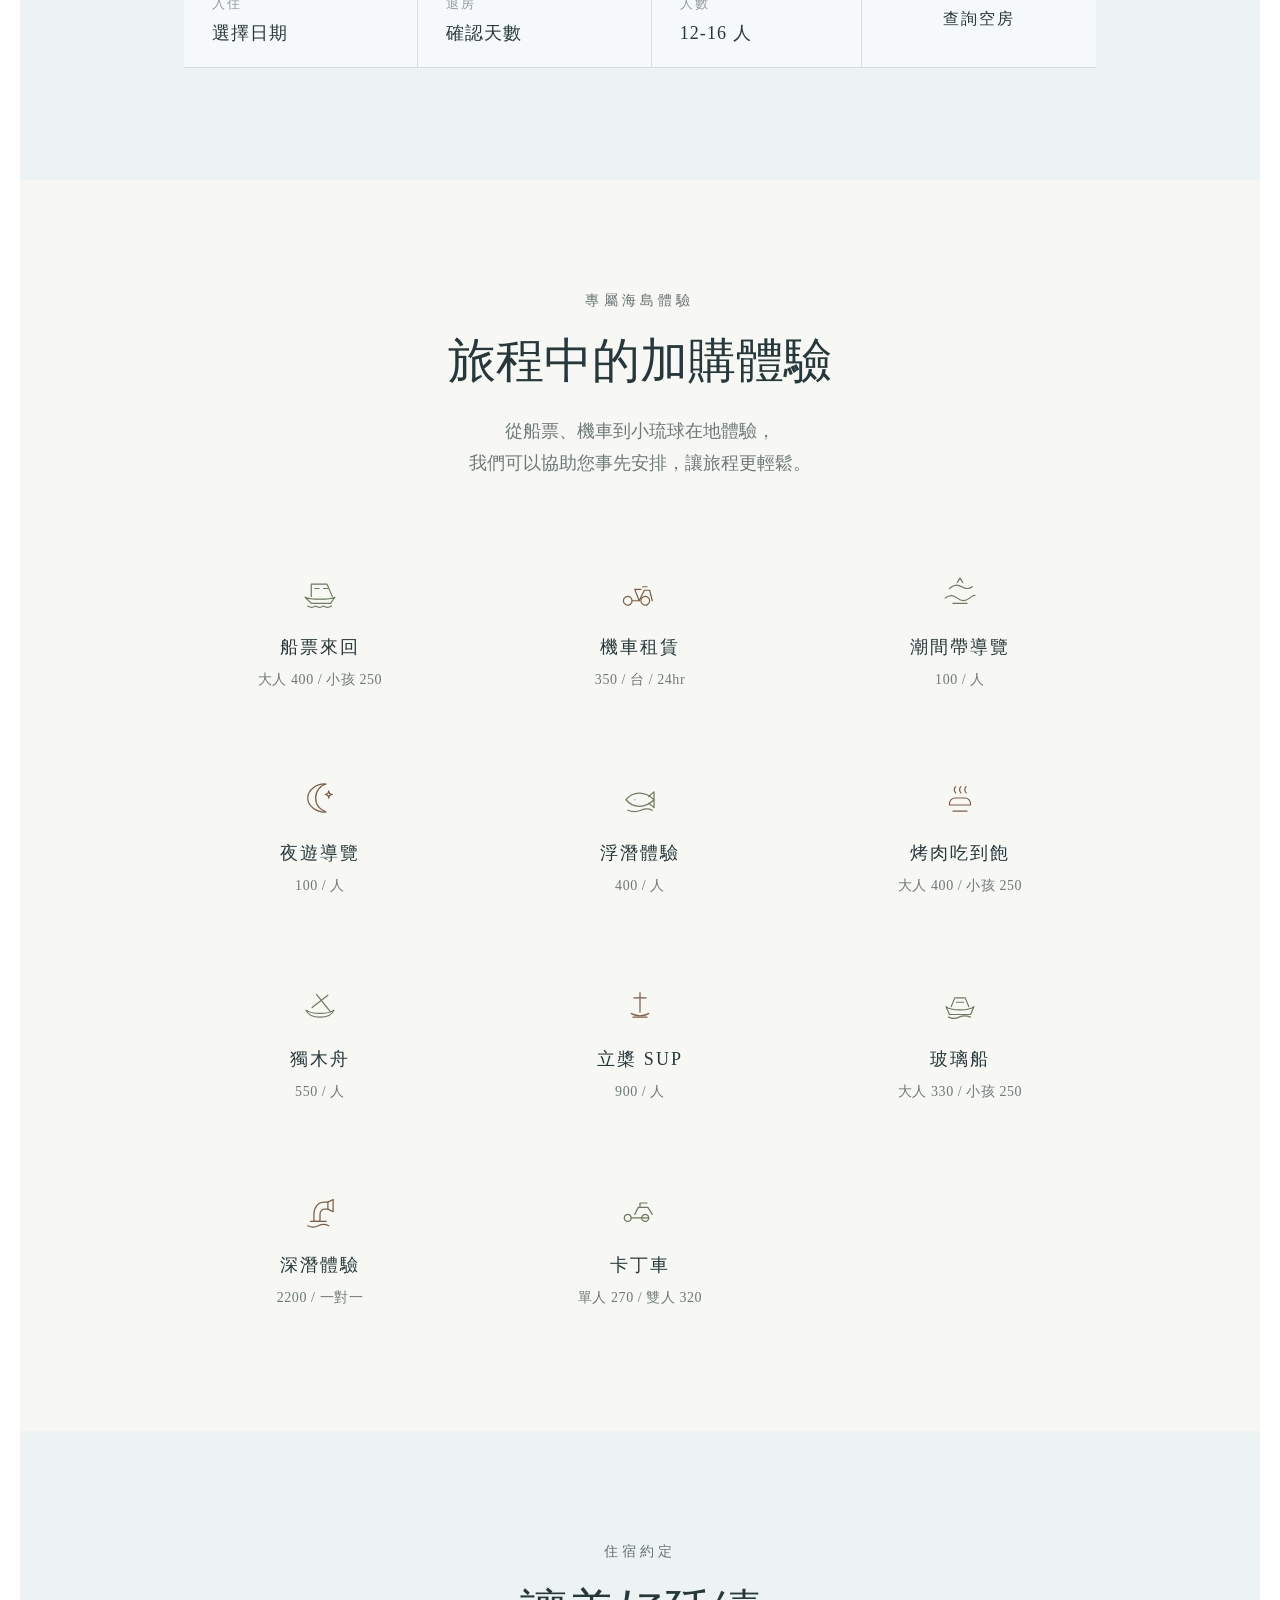
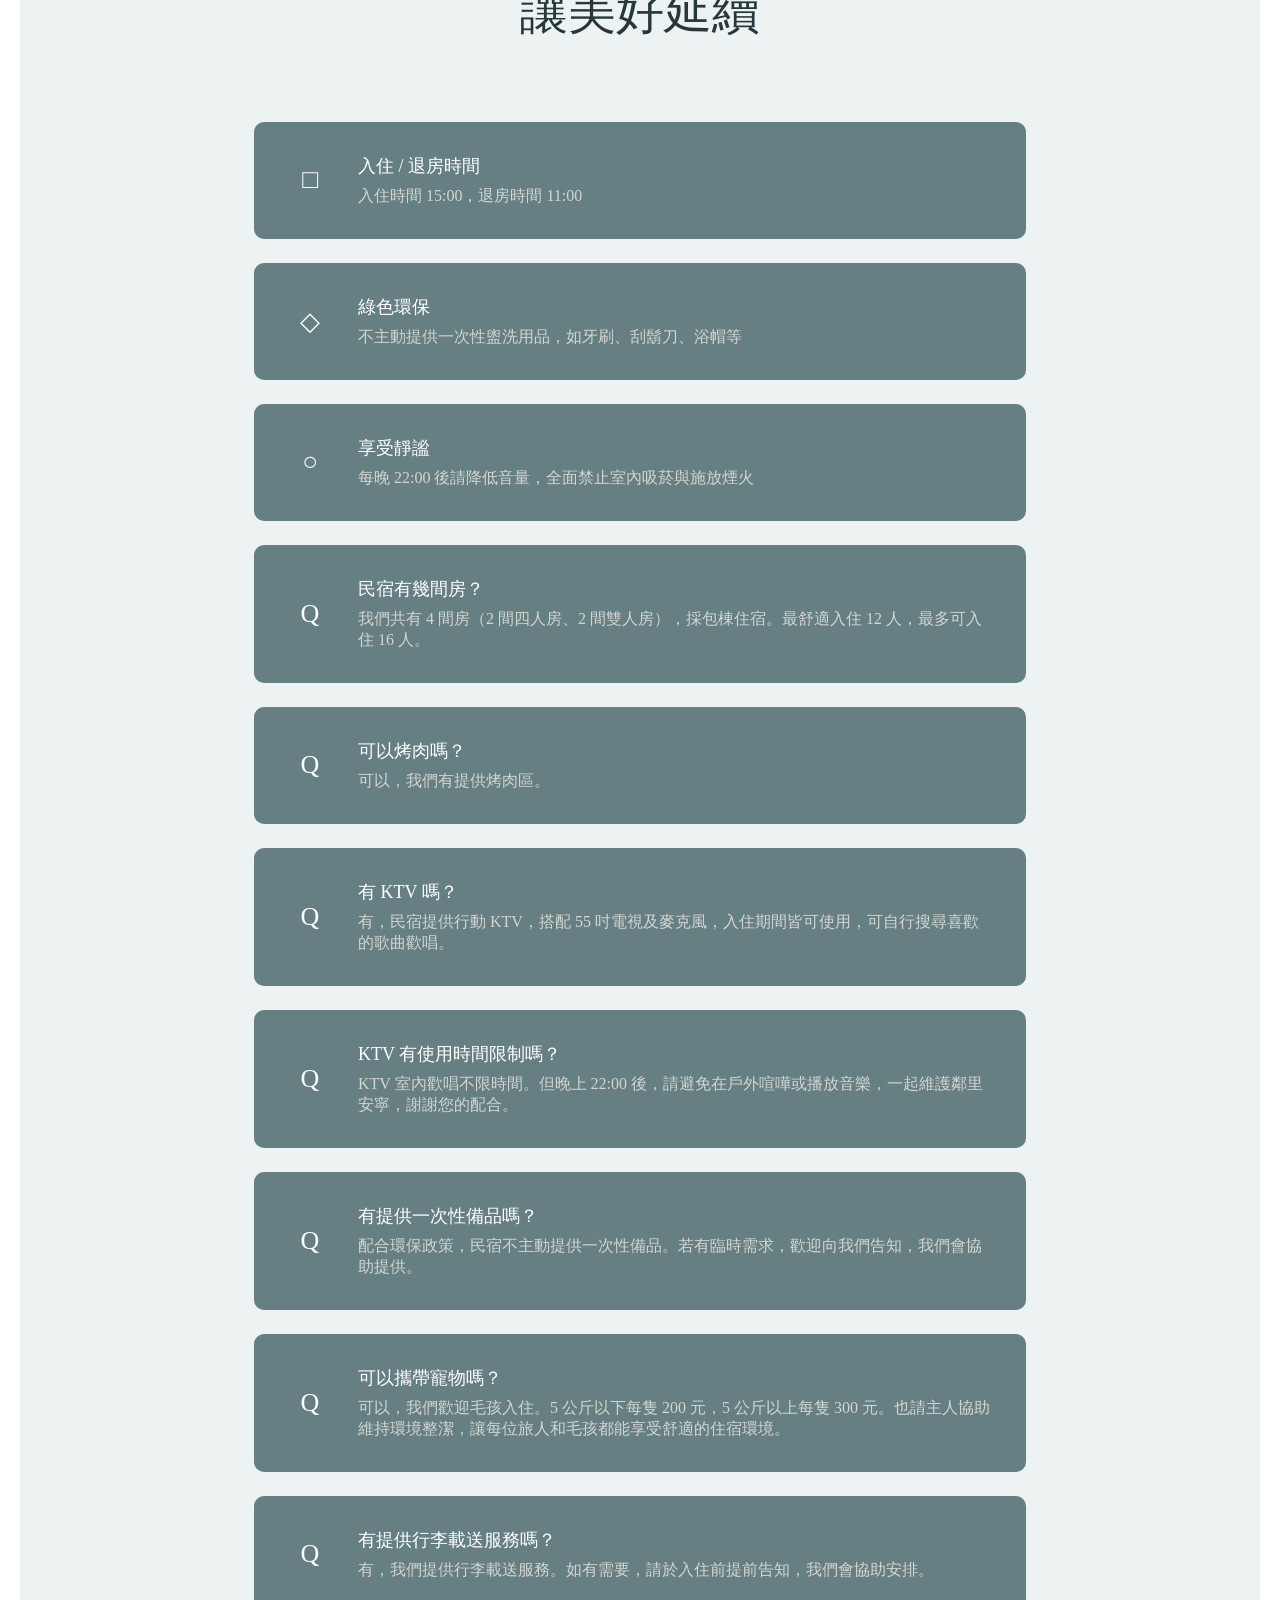
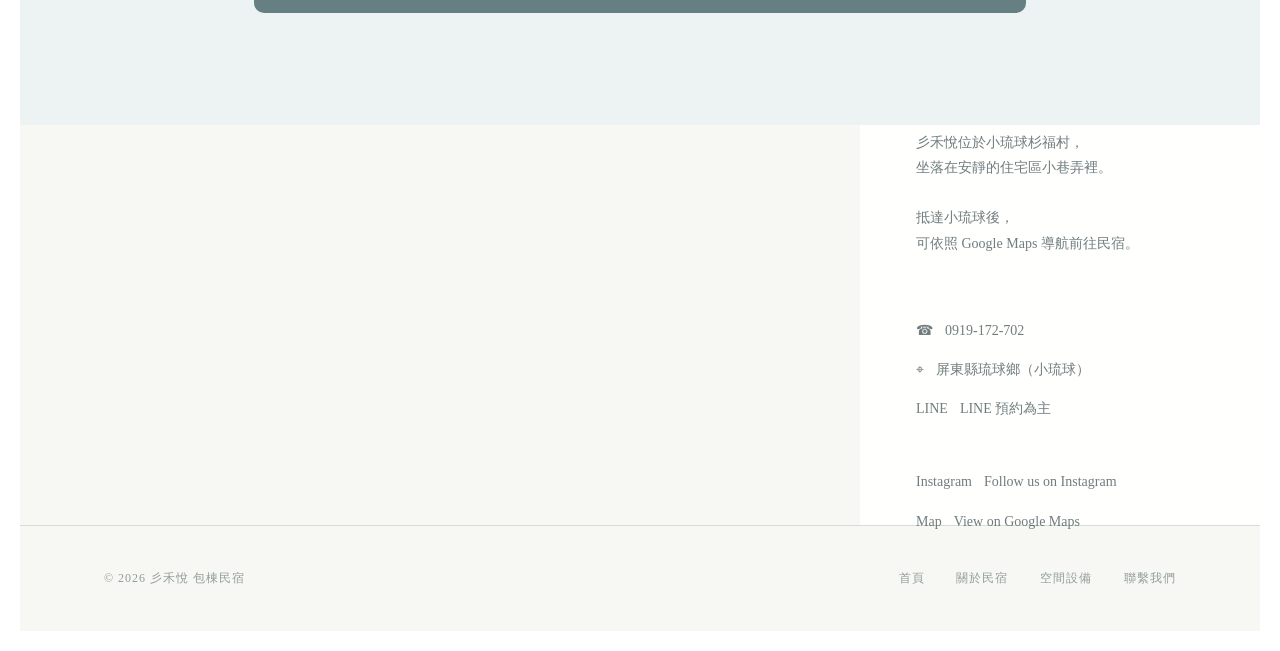
==== commit aa8ad4fc: "Refine hero navigation frame" ====
--- a/index.html
+++ b/index.html
@@ -6,17 +6,17 @@
     <title>彡禾悅 | 小琉球包棟民宿</title>
     <style>
       :root {
-        --background: #f4eadc;
-        --foreground: #342c25;
-        --muted: rgba(52, 44, 37, 0.68);
-        --muted-soft: rgba(52, 44, 37, 0.5);
-        --primary: #4f5a48;
-        --secondary: #fbf4e8;
-        --surface: #fff8ec;
-        --deep: #303a31;
-        --border: rgba(76, 61, 46, 0.16);
-        --placeholder: #eadcc8;
-        --line: rgba(76, 61, 46, 0.16);
+        --background: #f7f8f3;
+        --foreground: #26383b;
+        --muted: rgba(38, 56, 59, 0.66);
+        --muted-soft: rgba(38, 56, 59, 0.48);
+        --primary: #657f83;
+        --secondary: #edf3f2;
+        --surface: #ffffff;
+        --deep: #203438;
+        --border: rgba(54, 76, 80, 0.16);
+        --placeholder: #dce8e6;
+        --line: rgba(54, 76, 80, 0.16);
       }
 
       * {
@@ -29,9 +29,7 @@
 
       body {
         margin: 0;
-        background:
-          radial-gradient(circle at 15% 0%, rgba(255, 248, 236, 0.08), transparent 34%),
-          linear-gradient(90deg, #2d372e 0%, #465043 48%, #2e382f 100%);
+        background: #ffffff;
         color: var(--foreground);
         font-family: "Noto Serif TC", "Microsoft JhengHei", Georgia, serif;
       }
@@ -43,55 +41,119 @@
 
       .nav {
         position: fixed;
-        inset: 24px 0 auto;
+        inset: 20px 0 auto;
         z-index: 40;
-        background: rgba(255, 248, 236, 0.94);
-        backdrop-filter: blur(12px);
-        border: 1px solid rgba(76, 61, 46, 0.16);
-        border-radius: 10px;
-        box-shadow: 0 22px 70px rgba(25, 31, 25, 0.18);
+        background: transparent;
+        backdrop-filter: none;
+        border: 0;
+        border-radius: 0;
+        box-shadow: none;
         left: 50%;
-        width: min(1120px, calc(100% - 48px));
+        width: min(1240px, calc(100% - 40px));
         transform: translateX(-50%);
+        transition:
+          background 260ms ease,
+          color 260ms ease;
+      }
+
+      .nav::before {
+        content: "";
+        position: absolute;
+        left: 0;
+        right: 0;
+        top: -20px;
+        height: 20px;
+        background: transparent;
+        pointer-events: none;
+        transition: background 260ms ease;
+      }
+
+      .nav.is-scrolled {
+        background: rgba(255, 255, 255, 0.96);
+        backdrop-filter: blur(8px);
+        box-shadow: none;
+      }
+
+      .nav.is-scrolled::before {
+        background: #ffffff;
       }
 
       .nav-inner {
         max-width: none;
         margin: 0 auto;
-        padding: 14px 22px;
+        padding: 20px 26px;
         display: flex;
         align-items: center;
         justify-content: space-between;
         gap: 32px;
       }
 
+      .nav.is-scrolled .nav-inner {
+        padding-block: 18px;
+      }
+
       .nav-brand {
         font-size: 20px;
         letter-spacing: 0.12em;
-        color: var(--foreground);
+        color: rgba(255, 248, 236, 0.92);
+        transition: color 260ms ease;
       }
 
       .nav-links {
         display: flex;
         align-items: center;
-        gap: 36px;
+        gap: 0;
       }
 
       .nav a {
         font-size: 12px;
         letter-spacing: 0.08em;
-        color: rgba(52, 44, 37, 0.72);
+        color: rgba(255, 248, 236, 0.86);
         transition: color 240ms ease;
       }
 
+      .nav-links a {
+        position: relative;
+        padding: 0 18px;
+      }
+
+      .nav-links a:not(:last-child)::after {
+        content: "";
+        position: absolute;
+        right: 0;
+        top: 50%;
+        width: 1px;
+        height: 14px;
+        background: rgba(255, 248, 236, 0.42);
+        transform: translateY(-50%);
+      }
+
       .nav a:hover {
+        color: #ffffff;
+      }
+
+      .nav.is-scrolled .nav-brand {
         color: var(--foreground);
       }
 
+      .nav.is-scrolled a {
+        color: rgba(38, 56, 59, 0.72);
+      }
+
+      .nav.is-scrolled a:hover {
+        color: var(--foreground);
+      }
+
+      .nav.is-scrolled .nav-links a:not(:last-child)::after {
+        background: rgba(38, 56, 59, 0.28);
+      }
+
       .nav-cta {
-        border: 1px solid rgba(76, 61, 46, 0.24);
-        border-radius: 6px;
-        padding: 9px 18px;
+        border: 1px solid rgba(255, 248, 236, 0.72);
+        border-radius: 0;
+        padding: 13px 28px;
+        background: rgba(255, 255, 255, 0.12);
+        color: #ffffff;
         font-size: 12px;
         letter-spacing: 0.08em;
         transition:
@@ -101,35 +163,81 @@
       }
 
       .nav-cta:hover {
-        border-color: var(--primary);
-        background: var(--primary);
-        color: var(--surface);
+        background: rgba(255, 255, 255, 0.22);
+        color: #ffffff;
+      }
+
+      .nav.is-scrolled .nav-cta {
+        background: #8e8057;
+        border-color: transparent;
+        color: #ffffff;
+      }
+
+      .nav.is-scrolled .nav-cta:hover {
+        background: #776b49;
+        color: #ffffff;
+      }
+
+      .lang-toggle {
+        border: 1px solid rgba(255, 248, 236, 0.72);
+        border-radius: 0;
+        padding: 12px 16px;
+        background: rgba(255, 255, 255, 0.08);
+        color: rgba(255, 248, 236, 0.92);
+        font-family: inherit;
+        font-size: 11px;
+        letter-spacing: 0.12em;
+        cursor: pointer;
+        transition:
+          background 240ms ease,
+          border-color 240ms ease,
+          color 240ms ease;
+      }
+
+      .lang-toggle:hover {
+        border-color: #ffffff;
+        background: rgba(255, 255, 255, 0.18);
+        color: #ffffff;
+      }
+
+      .nav.is-scrolled .lang-toggle {
+        border-color: rgba(38, 56, 59, 0.32);
+        background: transparent;
+        color: var(--foreground);
+      }
+
+      .nav.is-scrolled .lang-toggle:hover {
+        border-color: var(--foreground);
+        background: transparent;
+        color: var(--foreground);
       }
 
       main {
-        width: min(1180px, calc(100% - 48px));
-        margin: 0 auto;
+        width: min(1240px, calc(100% - 40px));
+        margin: 20px auto;
         overflow: hidden;
         background: var(--background);
-        box-shadow: 0 34px 120px rgba(22, 28, 23, 0.38);
+        box-shadow: none;
       }
 
       .hero {
-        padding-top: 0;
-        background: var(--background);
+        padding: 0;
+        background: #ffffff;
       }
 
       .hero-title {
-        min-height: 680px;
+        min-height: 760px;
         display: grid;
-        place-items: center;
+        grid-template-columns: 130px 1fr 130px;
+        align-items: center;
         position: relative;
         overflow: hidden;
         text-align: center;
-        padding: 130px 24px 86px;
+        margin: 0;
+        padding: 176px 52px 92px;
         color: var(--surface);
         background:
-          linear-gradient(rgba(38, 43, 35, 0.34), rgba(38, 43, 35, 0.34)),
+          linear-gradient(90deg, rgba(26, 48, 53, 0.62), rgba(26, 48, 53, 0.2) 45%, rgba(26, 48, 53, 0.34)),
           url("public/images/sanheyue-exterior-front.jpeg") center / cover;
       }
 
@@ -138,16 +246,18 @@
         flex-direction: column;
         align-items: center;
         justify-content: center;
-        max-width: 760px;
+        grid-column: 2;
+        max-width: 820px;
+        margin: 0 auto;
         padding: 0;
       }
 
       .hero-copy h1 {
-        margin: 0 0 26px;
-        font-size: clamp(48px, 7vw, 82px);
+        margin: 0 0 28px;
+        font-size: clamp(46px, 6.8vw, 78px);
         font-weight: 400;
         line-height: 1.12;
-        letter-spacing: 0.14em;
+        letter-spacing: 0.2em;
         text-shadow: 0 16px 42px rgba(0, 0, 0, 0.2);
       }
 
@@ -166,10 +276,17 @@
         letter-spacing: 0.14em;
       }
 
+      .hero-kicker {
+        margin: 0 0 18px;
+        color: rgba(255, 248, 236, 0.72);
+        font-size: 12px;
+        letter-spacing: 0.28em;
+      }
+
       .hero-actions {
         display: flex;
         gap: 14px;
-        margin-top: 40px;
+        margin-top: 34px;
       }
 
       .hero-actions a {
@@ -178,30 +295,129 @@
         border-radius: 6px;
         padding: 12px 22px;
         background: rgba(255, 248, 236, 0.86);
-        color: #342c25;
+        color: #26383b;
         font-size: 13px;
         letter-spacing: 0.08em;
       }
 
       .hero-actions a.primary {
-        border-color: rgba(79, 90, 72, 0.92);
-        background: rgba(79, 90, 72, 0.92);
+        border-color: rgba(101, 127, 131, 0.92);
+        background: var(--primary);
         color: var(--surface);
       }
 
       .hero-photo {
         display: none;
+      }
+
+      .hero-side-menu {
+        grid-column: 1;
+        justify-self: start;
+        display: grid;
+        gap: 16px;
+        text-align: left;
+      }
+
+      .hero-side-menu a {
+        color: rgba(255, 248, 236, 0.74);
+        font-size: 10px;
+        letter-spacing: 0.14em;
+        text-transform: uppercase;
+        transition: color 240ms ease, transform 240ms ease;
+      }
+
+      .hero-side-menu a:hover {
+        color: var(--surface);
+        transform: translateX(4px);
+      }
+
+      .hero-search {
+        position: absolute;
+        left: 50%;
+        bottom: 92px;
+        width: min(680px, calc(100% - 120px));
+        transform: translateX(-50%);
+        display: grid;
+        grid-template-columns: 1.1fr 1.5fr 0.8fr auto;
+        align-items: center;
+        gap: 1px;
+        padding: 12px;
+        background: rgba(235, 244, 243, 0.34);
+        border: 1px solid rgba(255, 248, 236, 0.26);
+        backdrop-filter: blur(14px);
+        box-shadow: 0 22px 70px rgba(18, 36, 40, 0.24);
+      }
+
+      .hero-search span,
+      .hero-search strong {
+        display: block;
+      }
+
+      .hero-search span {
+        margin-bottom: 6px;
+        color: rgba(255, 248, 236, 0.62);
+        font-size: 10px;
+        letter-spacing: 0.18em;
+        text-transform: uppercase;
+      }
+
+      .hero-search strong {
+        color: var(--surface);
+        font-size: 13px;
+        font-weight: 400;
+        letter-spacing: 0.08em;
+      }
+
+      .hero-search a {
+        display: inline-flex;
+        align-items: center;
+        justify-content: center;
+        min-width: 112px;
+        height: 40px;
+        border: 1px solid rgba(255, 248, 236, 0.56);
+        background: rgba(255, 248, 236, 0.18);
+        color: var(--surface);
+        font-size: 12px;
+        letter-spacing: 0.14em;
+        transition: background 240ms ease, color 240ms ease;
+      }
+
+      .hero-search a:hover {
+        background: var(--surface);
+        color: var(--foreground);
+      }
+
+      .hero-dots {
+        position: absolute;
+        left: 50%;
+        bottom: 38px;
+        transform: translateX(-50%);
+        display: flex;
+        gap: 9px;
+      }
+
+      .hero-dots span {
+        width: 5px;
+        height: 5px;
+        border-radius: 999px;
+        background: rgba(255, 248, 236, 0.5);
+      }
+
+      .hero-dots span:first-child {
+        background: var(--surface);
       }
 
       .image-story {
         max-width: 1120px;
         margin: 0 auto;
-        padding: 72px 24px 0;
+        padding: 96px 76px 0;
       }
 
       .image-story.reverse {
-        display: flex;
-        flex-direction: row-reverse;
+        display: grid;
+        grid-template-columns: minmax(240px, 0.9fr) 86px minmax(320px, 1fr);
+        align-items: center;
+        gap: 48px;
       }
 
       .story-image {
@@ -213,6 +429,7 @@
         height: auto;
         object-fit: contain;
         display: block;
+        box-shadow: 0 28px 80px rgba(38, 56, 59, 0.14);
       }
 
       .story-card {
@@ -225,7 +442,45 @@
       }
 
       .image-story.reverse .story-card {
+        grid-column: 3;
         margin-left: 0;
+        text-align: left;
+        padding: 0;
+      }
+
+      .image-story.reverse .story-image {
+        grid-column: 1;
+        position: relative;
+      }
+
+      .image-story.reverse .story-image::before {
+        content: "";
+        position: absolute;
+        left: -34px;
+        top: -34px;
+        width: 70%;
+        height: 70%;
+        border: 1px solid rgba(54, 76, 80, 0.18);
+        background: rgba(237, 243, 242, 0.74);
+        z-index: 0;
+      }
+
+      .image-story.reverse .story-image img {
+        position: relative;
+        z-index: 1;
+        aspect-ratio: 4 / 5;
+        height: auto;
+        object-fit: cover;
+      }
+
+      .image-story.reverse::after {
+        content: "ABOUT US";
+        grid-column: 2;
+        justify-self: center;
+        writing-mode: vertical-rl;
+        color: rgba(38, 56, 59, 0.7);
+        font-size: 22px;
+        letter-spacing: 0.12em;
       }
 
       .story-card::before {
@@ -246,7 +501,7 @@
 
       .story-card p {
         margin: 0;
-        color: rgba(52, 44, 37, 0.7);
+        color: rgba(38, 56, 59, 0.7);
         line-height: 1.9;
         letter-spacing: 0.05em;
       }
@@ -280,7 +535,7 @@
         flex-direction: column;
         border: 1px solid var(--border);
         border-radius: 8px;
-        background: rgba(255, 248, 236, 0.4);
+        background: rgba(255, 255, 255, 0.64);
       }
 
       .testimonial h3,
@@ -325,7 +580,7 @@
 
       .rooms {
         padding: 112px 24px;
-        background: #eadfce;
+        background: var(--secondary);
       }
 
       .rooms .container {
@@ -426,7 +681,7 @@
       }
 
       .section-head .section-label {
-        color: rgba(52, 44, 37, 0.7);
+        color: rgba(38, 56, 59, 0.7);
         letter-spacing: 0.3em;
       }
 
@@ -456,7 +711,7 @@
         display: flex;
         align-items: center;
         margin-bottom: 112px;
-        border-radius: 12px;
+        border-radius: 6px;
       }
 
       .amenity-row:last-child {
@@ -473,7 +728,7 @@
         display: grid;
         place-items: center;
         background: var(--placeholder);
-        color: rgba(52, 44, 37, 0.3);
+        color: rgba(38, 56, 59, 0.3);
         font-size: 14px;
         letter-spacing: 0.08em;
       }
@@ -519,7 +774,7 @@
       }
 
       .booking {
-        background: #eadfce;
+        background: var(--secondary);
       }
 
       .booking .container,
@@ -527,96 +782,52 @@
         max-width: 960px;
       }
 
-      .calendar-box {
-        min-height: 400px;
-        margin-bottom: 64px;
-        border: 1px solid var(--border);
-        border-radius: 10px;
-        overflow: hidden;
-        background: var(--surface);
-      }
-
-      .calendar-box div {
-        text-align: center;
+      .booking-strip {
+        display: grid;
+        grid-template-columns: 1fr 1fr 0.9fr 1fr;
+        align-items: stretch;
+        border-top: 1px solid var(--border);
+        border-bottom: 1px solid var(--border);
+        background: rgba(255, 255, 255, 0.48);
+      }
+
+      .booking-field {
+        display: grid;
+        gap: 8px;
+        min-height: 92px;
+        padding: 22px 28px;
+        border-right: 1px solid var(--border);
+      }
+
+      .booking-field span {
         color: var(--muted-soft);
-      }
-
-      .booking-note {
-        display: grid;
-        place-items: center;
-        min-height: 320px;
-        padding: 48px 24px;
-        text-align: center;
-        color: var(--muted);
-      }
-
-      .booking-note h3 {
-        margin: 0 0 18px;
+        font-size: 13px;
+        letter-spacing: 0.14em;
+      }
+
+      .booking-field strong {
         color: var(--foreground);
-        font-size: 24px;
+        font-size: 18px;
         font-weight: 400;
-        letter-spacing: 0.12em;
-      }
-
-      .booking-note p {
-        margin: 0 auto 28px;
-        max-width: 560px;
-        font-size: 15px;
-        line-height: 2;
-      }
-
-      .booking-note a {
-        display: inline-flex;
-        align-items: center;
-        justify-content: center;
-        min-width: 180px;
-        padding: 12px 24px;
-        border-radius: 6px;
+        letter-spacing: 0.06em;
+      }
+
+      .booking-strip button {
+        border: 0;
+        background: transparent;
+        color: var(--foreground);
+        font-family: inherit;
+        font-size: 16px;
+        letter-spacing: 0.14em;
+        cursor: pointer;
+        transition:
+          background 240ms ease,
+          color 240ms ease;
+      }
+
+      .booking-strip button:hover {
         background: var(--primary);
         color: var(--surface);
-        font-size: 14px;
-        letter-spacing: 0.12em;
-      }
-
-      .steps {
-        display: grid;
-        grid-template-columns: repeat(3, 1fr);
-        gap: 32px;
-      }
-
-      .step {
-        text-align: center;
-      }
-
-      .icon-circle {
-        width: 64px;
-        height: 64px;
-        margin: 0 auto 24px;
-        display: grid;
-        place-items: center;
-        border: 1px solid rgba(255, 248, 236, 0.45);
-        color: var(--surface);
-        background: var(--primary);
-        border-radius: 999px;
-        font-size: 28px;
-      }
-
-      .step-number {
-        margin-bottom: 12px;
-        color: var(--muted-soft);
-        font-size: 12px;
-        letter-spacing: 0.3em;
-      }
-
-      .step h3 {
-        margin: 0 0 12px;
-        font-size: 20px;
-        font-weight: 500;
-      }
-
-      .step p {
-        margin: 0;
-        color: var(--muted);
       }
 
       .experience-grid {
@@ -685,7 +896,7 @@
       }
 
       .rules {
-        background: #eadfce;
+        background: var(--secondary);
       }
 
       .rules .container {
@@ -745,7 +956,7 @@
         display: flex;
         flex-direction: column;
         justify-content: center;
-        background: rgba(255, 248, 236, 0.96);
+        background: rgba(255, 255, 255, 0.92);
       }
 
       .contact-panel p,
@@ -834,6 +1045,230 @@
         box-shadow: 0 22px 44px rgba(6, 199, 85, 0.35);
       }
 
+      body.modal-open {
+        overflow: hidden;
+      }
+
+      .availability-modal {
+        position: fixed;
+        inset: 0;
+        z-index: 80;
+        display: none;
+        align-items: center;
+        justify-content: center;
+        padding: 28px;
+        background: rgba(24, 34, 36, 0.56);
+        backdrop-filter: blur(6px);
+      }
+
+      .availability-modal.is-open {
+        display: flex;
+      }
+
+      .availability-dialog {
+        width: min(760px, 100%);
+        max-height: calc(100vh - 56px);
+        overflow: auto;
+        background: var(--surface);
+        box-shadow: 0 34px 110px rgba(18, 30, 33, 0.34);
+      }
+
+      .availability-topbar {
+        display: grid;
+        grid-template-columns: 48px 1fr 48px;
+        align-items: center;
+        padding: 24px 28px;
+        border-bottom: 1px solid var(--border);
+        background: #d8d4c9;
+      }
+
+      .availability-topbar h2 {
+        margin: 0;
+        text-align: center;
+        color: var(--foreground);
+        font-size: 18px;
+        font-weight: 500;
+        letter-spacing: 0.14em;
+      }
+
+      .availability-icon-button {
+        width: 42px;
+        height: 42px;
+        border: 0;
+        background: transparent;
+        color: var(--foreground);
+        font-size: 30px;
+        line-height: 1;
+        cursor: pointer;
+      }
+
+      .availability-body {
+        padding: 38px 42px 28px;
+      }
+
+      .availability-note {
+        display: flex;
+        justify-content: space-between;
+        gap: 24px;
+        padding: 24px 30px;
+        border: 1px solid var(--border);
+        color: var(--muted);
+      }
+
+      .availability-note strong {
+        display: block;
+        margin-bottom: 8px;
+        color: var(--foreground);
+        font-size: 17px;
+        font-weight: 500;
+        letter-spacing: 0.08em;
+      }
+
+      .availability-note p {
+        margin: 0;
+        line-height: 1.8;
+      }
+
+      .availability-brand {
+        align-self: center;
+        color: var(--foreground);
+        font-size: 22px;
+        letter-spacing: 0.18em;
+        white-space: nowrap;
+      }
+
+      .availability-calendar-head {
+        display: grid;
+        grid-template-columns: 44px 1fr 44px;
+        align-items: center;
+        margin: 44px 0 24px;
+      }
+
+      .availability-calendar-head h3 {
+        margin: 0;
+        text-align: center;
+        color: var(--foreground);
+        font-size: 24px;
+        font-weight: 500;
+        letter-spacing: 0.04em;
+      }
+
+      .availability-nav {
+        width: 44px;
+        height: 44px;
+        border: 0;
+        background: transparent;
+        color: var(--foreground);
+        font-size: 34px;
+        cursor: pointer;
+      }
+
+      .availability-weekdays,
+      .availability-grid {
+        display: grid;
+        grid-template-columns: repeat(7, 1fr);
+        gap: 6px;
+      }
+
+      .availability-weekdays {
+        margin-bottom: 10px;
+        color: var(--muted);
+        text-align: center;
+        font-size: 13px;
+        letter-spacing: 0.08em;
+      }
+
+      .availability-day {
+        min-height: 82px;
+        border: 1px solid var(--border);
+        background: var(--surface);
+        color: var(--foreground);
+        font-family: inherit;
+        cursor: pointer;
+        transition:
+          background 220ms ease,
+          border-color 220ms ease,
+          color 220ms ease;
+      }
+
+      .availability-day strong,
+      .availability-day span {
+        display: block;
+      }
+
+      .availability-day strong {
+        margin-bottom: 8px;
+        font-size: 20px;
+        font-weight: 500;
+      }
+
+      .availability-day span {
+        color: var(--muted);
+        font-size: 12px;
+        letter-spacing: 0.08em;
+      }
+
+      .availability-day.is-empty {
+        border-color: transparent;
+        background: transparent;
+        cursor: default;
+      }
+
+      .availability-day.is-booked {
+        border-color: rgba(38, 56, 59, 0.08);
+        background: #eef0ed;
+        color: var(--muted-soft);
+        cursor: not-allowed;
+      }
+
+      .availability-day.is-selected,
+      .availability-day:not(.is-empty):not(.is-booked):hover {
+        border-color: var(--primary);
+        background: var(--primary);
+        color: var(--surface);
+      }
+
+      .availability-day.is-selected span,
+      .availability-day:not(.is-empty):not(.is-booked):hover span {
+        color: rgba(255, 255, 255, 0.78);
+      }
+
+      .availability-footer {
+        position: sticky;
+        bottom: 0;
+        display: grid;
+        gap: 16px;
+        padding: 20px 42px 32px;
+        background: linear-gradient(rgba(255, 255, 255, 0.9), var(--surface) 28%);
+      }
+
+      .availability-status {
+        min-height: 22px;
+        margin: 0;
+        text-align: center;
+        color: var(--muted);
+        font-size: 14px;
+      }
+
+      .availability-line {
+        display: flex;
+        align-items: center;
+        justify-content: center;
+        min-height: 56px;
+        border: 0;
+        background: #f3f4f3;
+        color: var(--muted-soft);
+        font-size: 15px;
+        letter-spacing: 0.14em;
+        pointer-events: none;
+      }
+
+      .availability-line.is-active {
+        background: var(--primary);
+        color: var(--surface);
+        pointer-events: auto;
+      }
+
       @media (max-width: 860px) {
         body {
           background: var(--background);
@@ -841,6 +1276,7 @@
 
         main {
           width: 100%;
+          margin: 0;
           box-shadow: none;
         }
 
@@ -866,7 +1302,7 @@
         .hero-title {
           min-height: auto;
           grid-template-columns: 1fr;
-          padding: 110px 24px 80px;
+          padding: 110px 24px 210px;
         }
 
         .hero-copy {
@@ -881,14 +1317,29 @@
           flex-wrap: wrap;
         }
 
+        .hero-side-menu {
+          display: none;
+        }
+
+        .hero-search {
+          bottom: 70px;
+          width: calc(100% - 48px);
+          grid-template-columns: 1fr;
+          gap: 12px;
+          padding: 18px;
+          text-align: center;
+        }
+
+        .hero-search a {
+          width: 100%;
+        }
+
+        .hero-dots {
+          bottom: 30px;
+        }
+
         .hero-photo {
-          min-height: auto;
-          padding: 0 28px 48px;
-        }
-
-        .hero-photo img {
-          aspect-ratio: 4 / 5;
-          height: auto;
+          display: none;
         }
 
         .story-card,
@@ -905,15 +1356,37 @@
           display: block;
         }
 
+        .image-story {
+          padding: 72px 28px 0;
+        }
+
+        .image-story.reverse::after {
+          display: block;
+          margin: 32px 0 0;
+          writing-mode: horizontal-tb;
+          text-align: center;
+          font-size: 14px;
+        }
+
+        .image-story.reverse .story-image::before {
+          left: -14px;
+          top: -14px;
+        }
+
         .story-card {
           padding: 40px 0 0;
         }
 
         .testimonials,
-        .steps,
+        .booking-strip,
         .experience-grid,
         .room-grid {
           grid-template-columns: 1fr;
+        }
+
+        .booking-field {
+          border-right: 0;
+          border-bottom: 1px solid var(--border);
         }
 
         .amenity-row {
@@ -952,6 +1425,47 @@
         .footer-bottom .container,
         .footer-bottom nav {
           flex-direction: column;
+        }
+
+        .availability-modal {
+          padding: 0;
+          align-items: stretch;
+        }
+
+        .availability-dialog {
+          width: 100%;
+          max-height: 100vh;
+        }
+
+        .availability-body {
+          padding: 28px 18px 22px;
+        }
+
+        .availability-note {
+          display: block;
+          padding: 22px;
+        }
+
+        .availability-brand {
+          display: block;
+          margin-top: 18px;
+          font-size: 18px;
+        }
+
+        .availability-day {
+          min-height: 62px;
+        }
+
+        .availability-day strong {
+          font-size: 17px;
+        }
+
+        .availability-day span {
+          font-size: 10px;
+        }
+
+        .availability-footer {
+          padding: 18px;
         }
       }
     </style>
@@ -970,15 +1484,23 @@
           <a href="#contact">聯繫我們</a>
         </div>
         <a class="nav-cta" href="#booking">立即預約</a>
+        <button class="lang-toggle" type="button" aria-label="Switch language">EN</button>
       </nav>
     </header>
 
     <main>
       <section id="home" class="hero">
         <div class="hero-title">
+          <div class="hero-side-menu" aria-label="快速導覽">
+            <a href="#home">Home</a>
+            <a href="#about">About</a>
+            <a href="#rooms">Room</a>
+            <a href="#amenities">Service</a>
+            <a href="#contact">Contact</a>
+          </div>
           <div class="hero-copy">
             <h1>彡禾悅</h1>
-            <p class="hero-subtitle">小琉球三合院包棟民宿<br />12 人舒適入住，最多可住 16 人</p>
+            <p class="hero-subtitle">小琉球三合院包棟民宿</p>
             <div class="hero-actions">
               <a href="#rooms">查看房型</a>
               <a href="#booking" class="primary">立即預約</a>
@@ -986,6 +1508,26 @@
           </div>
           <div class="hero-photo">
             <img src="public/images/sanheyue-exterior-front.jpeg" alt="彡禾悅民宿庭院外觀" />
+          </div>
+          <div class="hero-search" aria-label="預約查詢">
+            <div>
+              <span>Booking</span>
+              <strong>LINE 預約</strong>
+            </div>
+            <div>
+              <span>Stay</span>
+              <strong>包棟住宿 / 12-16 人</strong>
+            </div>
+            <div>
+              <span>Room</span>
+              <strong>4 間房</strong>
+            </div>
+            <a href="#availability" data-availability-open>Search</a>
+          </div>
+          <div class="hero-dots" aria-hidden="true">
+            <span></span>
+            <span></span>
+            <span></span>
           </div>
         </div>
 
@@ -1144,39 +1686,20 @@
             <p class="desc">查看空房後，歡迎透過 LINE 聯繫我們，<br />我們會協助確認入住日期與訂房細節。</p>
           </div>
 
-          <div class="calendar-box">
-            <div class="booking-note">
-              <div>
-                <h3>空房查詢準備中</h3>
-                <p>
-                  我們正在整理更清楚的訂房月曆。若想確認指定日期是否可入住，歡迎先透過 LINE 聯繫我們。
-                </p>
-                <a href="https://line.me/R/ti/p/@477rnchd" target="_blank" rel="noopener noreferrer">
-                  LINE 詢問空房
-                </a>
-              </div>
+          <div class="booking-strip">
+            <div class="booking-field">
+              <span>入住</span>
+              <strong>選擇日期</strong>
             </div>
-          </div>
-
-          <div class="steps">
-            <article class="step">
-              <div class="icon-circle">□</div>
-              <div class="step-number">STEP 01</div>
-              <h3>查看日曆</h3>
-              <p>請先查看日曆確認理想日期</p>
-            </article>
-            <article class="step">
-              <div class="icon-circle">○</div>
-              <div class="step-number">STEP 02</div>
-              <h3>聯繫管家</h3>
-              <p>點擊右下角按鈕加入「LINE 專屬管家」</p>
-            </article>
-            <article class="step">
-              <div class="icon-circle">◇</div>
-              <div class="step-number">STEP 03</div>
-              <h3>預付訂金</h3>
-              <p>由專人為您保留檔期，並請於 2 日內預付 40% 訂金</p>
-            </article>
+            <div class="booking-field">
+              <span>退房</span>
+              <strong>確認天數</strong>
+            </div>
+            <div class="booking-field">
+              <span>人數</span>
+              <strong>12-16 人</strong>
+            </div>
+            <button type="button" data-availability-open>查詢空房</button>
           </div>
         </div>
       </section>
@@ -1369,6 +1892,453 @@
       </footer>
     </main>
 
+    <div class="availability-modal" id="availability-modal" aria-hidden="true">
+      <div class="availability-dialog" role="dialog" aria-modal="true" aria-labelledby="availability-title">
+        <div class="availability-topbar">
+          <button class="availability-icon-button" type="button" aria-label="選單">≡</button>
+          <h2 id="availability-title">Search</h2>
+          <button class="availability-icon-button" type="button" data-availability-close aria-label="關閉">×</button>
+        </div>
+
+        <div class="availability-body">
+          <div class="availability-note">
+            <div>
+              <strong>查詢彡禾悅空房</strong>
+              <p>灰色日期為已預定。選擇可安排日期後，可直接透過 LINE 與我們確認細節。</p>
+            </div>
+            <div class="availability-brand">彡禾悅</div>
+          </div>
+
+          <div class="availability-calendar-head">
+            <button class="availability-nav" type="button" data-calendar-prev aria-label="上一個月">‹</button>
+            <h3 data-calendar-title>July 2026</h3>
+            <button class="availability-nav" type="button" data-calendar-next aria-label="下一個月">›</button>
+          </div>
+
+          <div class="availability-weekdays" aria-hidden="true">
+            <span>Sun</span>
+            <span>Mon</span>
+            <span>Tue</span>
+            <span>Wed</span>
+            <span>Thu</span>
+            <span>Fri</span>
+            <span>Sat</span>
+          </div>
+          <div class="availability-grid" data-availability-grid></div>
+        </div>
+
+        <div class="availability-footer">
+          <p class="availability-status" data-availability-status>請選擇想入住的日期</p>
+          <a class="availability-line" data-availability-line href="https://line.me/R/ti/p/@477rnchd" target="_blank" rel="noopener noreferrer">LINE 詢問空房</a>
+        </div>
+      </div>
+    </div>
+
     <a class="line-button" href="https://line.me/R/ti/p/@477rnchd" target="_blank" rel="noopener noreferrer" aria-label="LINE 預約">LINE</a>
+
+    <script>
+      const i18n = {
+        zh: {
+          title: "彡禾悅 | 小琉球包棟民宿",
+          htmlLang: "zh-Hant",
+          toggle: "EN",
+          items: [
+            [".nav-brand", "text", "彡禾悅"],
+            [".nav-links a:nth-child(1)", "text", "首頁"],
+            [".nav-links a:nth-child(2)", "text", "關於民宿"],
+            [".nav-links a:nth-child(3)", "text", "空間設備"],
+            [".nav-links a:nth-child(4)", "text", "客房資訊"],
+            [".nav-links a:nth-child(5)", "text", "預約流程"],
+            [".nav-links a:nth-child(6)", "text", "代訂體驗"],
+            [".nav-links a:nth-child(7)", "text", "聯繫我們"],
+            [".nav-cta", "text", "立即預約"],
+            [".hero-copy h1", "text", "彡禾悅"],
+            [".hero-subtitle", "html", "小琉球三合院包棟民宿"],
+            [".hero-actions a:nth-child(1)", "text", "查看房型"],
+            [".hero-actions a:nth-child(2)", "text", "立即預約"],
+            [".hero-search div:nth-child(1) strong", "text", "LINE 預約"],
+            [".hero-search div:nth-child(2) strong", "text", "包棟住宿 / 12-16 人"],
+            [".hero-search div:nth-child(3) strong", "text", "4 間房"],
+            [".hero-search a", "text", "Search"],
+            [".hero .image-story .story-card h2", "text", "回家的感覺，不一定是在家。"],
+            [".hero .image-story .story-card p", "html", "在小琉球的三合院老宅裡，<br />和家人朋友一起慢慢生活幾天。"],
+            [".testimonial:nth-child(1) h3", "text", "溫馨的三合院包棟體驗"],
+            [".testimonial:nth-child(1) p:not(.source)", "text", "溫馨的包棟三合院民宿，床非常好睡，瓦斯烤肉爐方便好用。四間房格局對稱，還有電動麻將桌、投影機、卡拉 OK，以及熱心熱情的老闆娘。"],
+            [".testimonial:nth-child(1) .source", "text", "★★★★★ Benson Liu・Google 評論"],
+            [".testimonial:nth-child(2) h3", "text", "大人小孩都合適的落腳處"],
+            [".testimonial:nth-child(2) p:not(.source)", "text", "乾淨、簡潔、溫馨，從民宿風格到闆娘本人都很親切。孩子可以在前庭安全奔跑，大人舒適聊天，客廳溫馨，整體配備不花俏，但都剛好在需求點上。"],
+            [".testimonial:nth-child(2) .source", "text", "★★★★★ Remy HOU・Google 評論"],
+            [".testimonial:nth-child(3) h3", "text", "留下滿滿回憶的家族旅遊"],
+            [".testimonial:nth-child(3) p:not(.source)", "text", "老闆非常熱心，會協助客人在小琉球的各項事宜，讓我們大大小小玩得非常開心。這趟家族旅遊留下滿滿回憶，會再二訪。"],
+            [".testimonial:nth-child(3) .source", "text", "★★★★★ 許淑君・Google 評論"],
+            [".about .image-story.reverse .story-card h2", "text", "一座承載回憶的三合院"],
+            [".about .image-story.reverse .story-card p", "html", "這裡曾是三代同堂生活的家。<br /><br />經過整理與翻修後，<br />我們保留老屋的人情味與記憶，<br />加入現代舒適的住宿空間。<br /><br />讓來到小琉球的家人與朋友，<br />能在同一個屋簷下自在相聚。"],
+            ["#amenities .section-label", "text", "空間與設備"],
+            [".amenity-row:nth-of-type(1) h3", "text", "娛樂相聚"],
+            [".amenity-row:nth-of-type(1) p", "text", "夜晚回到三合院，朋友圍在客廳唱歌、打麻將、看電影。KTV、電動麻將桌、投影設備與 Netflix 都已準備好，讓一群人的旅行不只停留在白天，也延續到每個熱鬧的夜晚。"],
+            [".amenity-row:nth-of-type(2) h3", "text", "海島起居"],
+            [".amenity-row:nth-of-type(2) p", "text", "包棟旅行最舒服的地方，是可以像在家一樣自由安排每一餐。彡禾悅備有廚房、冰箱、飲水機與洗衣機，也提供戶外烤肉空間。白天出門探索小琉球，晚上回來一起下廚、烤肉、聊天，把旅行過成幾天自在的生活。"],
+            [".amenity-row:nth-of-type(3) h3", "text", "毛孩友善"],
+            [".amenity-row:nth-of-type(3) p", "text", "彡禾悅也有一位可愛的小主人，牠叫可樂。我們知道毛孩也是家人，所以歡迎旅人帶著牠們一起來小琉球旅行。在庭院裡曬太陽、散步、陪家人朋友一起度過假期，讓毛孩也成為這趟相聚時光的一部分。"],
+            ["#rooms .section-label", "text", "客房資訊"],
+            [".room-intro", "text", "四間房型以自然意象命名，延續彡禾悅安靜、文雅的品牌調性。包棟入住時，能依照家人與好友的需求自在分配空間。"],
+            [".room-card:nth-child(1) .room-capacity", "text", "4 人入住"],
+            [".room-card:nth-child(1) h3", "text", "聽風四人房"],
+            [".room-card:nth-child(1) p:last-child", "text", "在柔和光影與挑高空間中，享受自在放鬆的休憩時光。"],
+            [".room-card:nth-child(2) .room-capacity", "text", "4 人入住"],
+            [".room-card:nth-child(2) h3", "text", "晨曦四人房"],
+            [".room-card:nth-child(2) p:last-child", "text", "清晨陽光灑落房間，讓旅行從舒適甦醒開始。"],
+            [".room-card:nth-child(3) .room-capacity", "text", "2 人入住"],
+            [".room-card:nth-child(3) h3", "text", "望玥雙人房"],
+            [".room-card:nth-child(3) p:last-child", "text", "以柔和海洋色調打造寧靜空間，適合兩人的悠閒旅程。"],
+            [".room-card:nth-child(4) .room-capacity", "text", "2 人入住"],
+            [".room-card:nth-child(4) h3", "text", "聆雨雙人房"],
+            [".room-card:nth-child(4) p:last-child", "text", "溫暖木質元素與簡約設計，享受專屬於自己的靜謐時光。"],
+            ["#booking .section-label", "text", "預約流程"],
+            ["#booking .wide-title", "text", "準備好來小琉球聚聚了嗎？"],
+            ["#booking .desc", "html", "查看空房後，歡迎透過 LINE 聯繫我們，<br />我們會協助確認入住日期與訂房細節。"],
+            [".booking-field:nth-child(1) span", "text", "入住"],
+            [".booking-field:nth-child(1) strong", "text", "選擇日期"],
+            [".booking-field:nth-child(2) span", "text", "退房"],
+            [".booking-field:nth-child(2) strong", "text", "確認天數"],
+            [".booking-field:nth-child(3) span", "text", "人數"],
+            [".booking-field:nth-child(3) strong", "text", "12-16 人"],
+            [".booking-strip button", "text", "查詢空房"],
+            ["#experiences .section-label", "text", "專屬海島體驗"],
+            ["#experiences .wide-title", "text", "旅程中的加購體驗"],
+            ["#experiences .desc", "html", "從船票、機車到小琉球在地體驗，<br />我們可以協助您事先安排，讓旅程更輕鬆。"],
+            [".experience-card:nth-child(1) h3", "text", "船票來回"],
+            [".experience-card:nth-child(1) p", "text", "大人 400 / 小孩 250"],
+            [".experience-card:nth-child(2) h3", "text", "機車租賃"],
+            [".experience-card:nth-child(2) p", "text", "350 / 台 / 24hr"],
+            [".experience-card:nth-child(3) h3", "text", "潮間帶導覽"],
+            [".experience-card:nth-child(3) p", "text", "100 / 人"],
+            [".experience-card:nth-child(4) h3", "text", "夜遊導覽"],
+            [".experience-card:nth-child(4) p", "text", "100 / 人"],
+            [".experience-card:nth-child(5) h3", "text", "浮潛體驗"],
+            [".experience-card:nth-child(5) p", "text", "400 / 人"],
+            [".experience-card:nth-child(6) h3", "text", "烤肉吃到飽"],
+            [".experience-card:nth-child(6) p", "text", "大人 400 / 小孩 250"],
+            [".experience-card:nth-child(7) h3", "text", "獨木舟"],
+            [".experience-card:nth-child(7) p", "text", "550 / 人"],
+            [".experience-card:nth-child(8) h3", "text", "立槳 SUP"],
+            [".experience-card:nth-child(8) p", "text", "900 / 人"],
+            [".experience-card:nth-child(9) h3", "text", "玻璃船"],
+            [".experience-card:nth-child(9) p", "text", "大人 330 / 小孩 250"],
+            [".experience-card:nth-child(10) h3", "text", "深潛體驗"],
+            [".experience-card:nth-child(10) p", "text", "2200 / 一對一"],
+            [".experience-card:nth-child(11) h3", "text", "卡丁車"],
+            [".experience-card:nth-child(11) p", "text", "單人 270 / 雙人 320"],
+            ["#rules .section-label", "text", "住宿約定"],
+            ["#rules .wide-title", "text", "讓美好延續"],
+            [".rule-card:nth-child(1) h3", "text", "入住 / 退房時間"],
+            [".rule-card:nth-child(1) p", "text", "入住時間 15:00，退房時間 11:00"],
+            [".rule-card:nth-child(2) h3", "text", "綠色環保"],
+            [".rule-card:nth-child(2) p", "text", "不主動提供一次性盥洗用品，如牙刷、刮鬍刀、浴帽等"],
+            [".rule-card:nth-child(3) h3", "text", "享受靜謐"],
+            [".rule-card:nth-child(3) p", "text", "每晚 22:00 後請降低音量，全面禁止室內吸菸與施放煙火"],
+            [".rule-card:nth-child(4) h3", "text", "民宿有幾間房？"],
+            [".rule-card:nth-child(4) p", "text", "我們共有 4 間房（2 間四人房、2 間雙人房），採包棟住宿。最舒適入住 12 人，最多可入住 16 人。"],
+            [".rule-card:nth-child(5) h3", "text", "可以烤肉嗎？"],
+            [".rule-card:nth-child(5) p", "text", "可以，我們有提供烤肉區。"],
+            [".rule-card:nth-child(6) h3", "text", "有 KTV 嗎？"],
+            [".rule-card:nth-child(6) p", "text", "有，民宿提供行動 KTV，搭配 55 吋電視及麥克風，入住期間皆可使用，可自行搜尋喜歡的歌曲歡唱。"],
+            [".rule-card:nth-child(7) h3", "text", "KTV 有使用時間限制嗎？"],
+            [".rule-card:nth-child(7) p", "text", "KTV 室內歡唱不限時間。但晚上 22:00 後，請避免在戶外喧嘩或播放音樂，一起維護鄰里安寧，謝謝您的配合。"],
+            [".rule-card:nth-child(8) h3", "text", "有提供一次性備品嗎？"],
+            [".rule-card:nth-child(8) p", "text", "配合環保政策，民宿不主動提供一次性備品。若有臨時需求，歡迎向我們告知，我們會協助提供。"],
+            [".rule-card:nth-child(9) h3", "text", "可以攜帶寵物嗎？"],
+            [".rule-card:nth-child(9) p", "text", "可以，我們歡迎毛孩入住。5 公斤以下每隻 200 元，5 公斤以上每隻 300 元。也請主人協助維持環境整潔，讓每位旅人和毛孩都能享受舒適的住宿環境。"],
+            [".rule-card:nth-child(10) h3", "text", "有提供行李載送服務嗎？"],
+            [".rule-card:nth-child(10) p", "text", "有，我們提供行李載送服務。如有需要，請於入住前提前告知，我們會協助安排。"],
+            [".contact-panel > p", "html", "彡禾悅位於小琉球杉福村，<br />坐落在安靜的住宅區小巷弄裡。<br /><br />抵達小琉球後，<br />可依照 Google Maps 導航前往民宿。"],
+            [".contact-row:nth-child(2) span:last-child", "text", "屏東縣琉球鄉（小琉球）"],
+            [".contact-row:nth-child(3) span:last-child", "text", "LINE 預約為主"],
+            [".footer-bottom p", "html", "&copy; 2026 彡禾悅 包棟民宿"],
+            [".footer-bottom nav a:nth-child(1)", "text", "首頁"],
+            [".footer-bottom nav a:nth-child(2)", "text", "關於民宿"],
+            [".footer-bottom nav a:nth-child(3)", "text", "空間設備"],
+            [".footer-bottom nav a:nth-child(4)", "text", "聯繫我們"]
+          ]
+        },
+        en: {
+          title: "San He Yue Inn | Xiaoliuqiu Private Villa",
+          htmlLang: "en",
+          toggle: "中文",
+          items: [
+            [".nav-brand", "text", "San He Yue"],
+            [".nav-links a:nth-child(1)", "text", "Home"],
+            [".nav-links a:nth-child(2)", "text", "About"],
+            [".nav-links a:nth-child(3)", "text", "Amenities"],
+            [".nav-links a:nth-child(4)", "text", "Rooms"],
+            [".nav-links a:nth-child(5)", "text", "Booking"],
+            [".nav-links a:nth-child(6)", "text", "Experiences"],
+            [".nav-links a:nth-child(7)", "text", "Contact"],
+            [".nav-cta", "text", "Book Now"],
+            [".hero-copy h1", "text", "San He Yue"],
+            [".hero-subtitle", "html", "A traditional courtyard private stay in Xiaoliuqiu"],
+            [".hero-actions a:nth-child(1)", "text", "View Rooms"],
+            [".hero-actions a:nth-child(2)", "text", "Book Now"],
+            [".hero-search div:nth-child(1) strong", "text", "Book via LINE"],
+            [".hero-search div:nth-child(2) strong", "text", "Private stay / 12-16 guests"],
+            [".hero-search div:nth-child(3) strong", "text", "4 rooms"],
+            [".hero-search a", "text", "Search"],
+            [".hero .image-story .story-card h2", "text", "The feeling of home does not always have to be at home."],
+            [".hero .image-story .story-card p", "html", "In a restored courtyard house in Xiaoliuqiu,<br />spend a few slow days with family and friends."],
+            [".testimonial:nth-child(1) h3", "text", "A warm private courtyard stay"],
+            [".testimonial:nth-child(1) p:not(.source)", "text", "A warm private courtyard guesthouse with very comfortable beds and an easy-to-use gas barbecue grill. The four rooms are symmetrically arranged, with an electric mahjong table, projector, karaoke, and a welcoming host."],
+            [".testimonial:nth-child(1) .source", "text", "★★★★★ Benson Liu・Google Review"],
+            [".testimonial:nth-child(2) h3", "text", "A comfortable stay for adults and children"],
+            [".testimonial:nth-child(2) p:not(.source)", "text", "Clean, simple, and warm. Both the style of the guesthouse and the host feel friendly. Children can run safely in the front courtyard while adults chat comfortably in the living room. Everything is practical and just right."],
+            [".testimonial:nth-child(2) .source", "text", "★★★★★ Remy HOU・Google Review"],
+            [".testimonial:nth-child(3) h3", "text", "A family trip full of memories"],
+            [".testimonial:nth-child(3) p:not(.source)", "text", "The host was very helpful and assisted us with many things around Xiaoliuqiu. Everyone in our family had a wonderful time, and we left with many beautiful memories. We would love to visit again."],
+            [".testimonial:nth-child(3) .source", "text", "★★★★★ Shu-Chun Hsu・Google Review"],
+            [".about .image-story.reverse .story-card h2", "text", "A courtyard house that carries family memories"],
+            [".about .image-story.reverse .story-card p", "html", "This was once a home where three generations lived together.<br /><br />After renovation,<br />we kept the warmth and memories of the old house<br />while adding modern comfort for your stay.<br /><br />Here, families and friends visiting Xiaoliuqiu<br />can gather freely under one roof."],
+            ["#amenities .section-label", "text", "Amenities"],
+            [".amenity-row:nth-of-type(1) h3", "text", "Gathering & Entertainment"],
+            [".amenity-row:nth-of-type(1) p", "text", "At night, return to the courtyard house and gather in the living room for singing, mahjong, or movies. KTV, an electric mahjong table, projection equipment, and Netflix are ready for your group, extending the fun from daytime into every lively evening."],
+            [".amenity-row:nth-of-type(2) h3", "text", "Island Living"],
+            [".amenity-row:nth-of-type(2) p", "text", "The best part of a private stay is planning every meal freely, just like at home. San He Yue provides a kitchen, refrigerator, water dispenser, washing machine, and outdoor barbecue area. Explore Xiaoliuqiu by day, then come back to cook, barbecue, and chat together."],
+            [".amenity-row:nth-of-type(3) h3", "text", "Pet Friendly"],
+            [".amenity-row:nth-of-type(3) p", "text", "San He Yue also has a lovely little host named Cola. We know pets are family, so travelers are welcome to bring them along to Xiaoliuqiu. Let your pets enjoy the courtyard, sunshine, walks, and holidays with everyone."],
+            ["#rooms .section-label", "text", "Rooms"],
+            [".room-intro", "text", "Our four rooms are named after natural imagery, reflecting the quiet and graceful character of San He Yue. For private stays, families and friends can arrange the rooms freely according to their needs."],
+            [".room-card:nth-child(1) .room-capacity", "text", "4 guests"],
+            [".room-card:nth-child(1) h3", "text", "Ting Feng Quad Room"],
+            [".room-card:nth-child(1) p:last-child", "text", "Relax in a bright, airy room with soft light and generous vertical space."],
+            [".room-card:nth-child(2) .room-capacity", "text", "4 guests"],
+            [".room-card:nth-child(2) h3", "text", "Chen Xi Quad Room"],
+            [".room-card:nth-child(2) p:last-child", "text", "Wake gently with morning light and begin your trip in comfort."],
+            [".room-card:nth-child(3) .room-capacity", "text", "2 guests"],
+            [".room-card:nth-child(3) h3", "text", "Wang Yue Double Room"],
+            [".room-card:nth-child(3) p:last-child", "text", "A calm room in soft ocean tones, perfect for a relaxed getaway for two."],
+            [".room-card:nth-child(4) .room-capacity", "text", "2 guests"],
+            [".room-card:nth-child(4) h3", "text", "Ling Yu Double Room"],
+            [".room-card:nth-child(4) p:last-child", "text", "Warm wood details and simple design create a quiet private retreat."],
+            ["#booking .section-label", "text", "Booking"],
+            ["#booking .wide-title", "text", "Ready to gather in Xiaoliuqiu?"],
+            ["#booking .desc", "html", "After checking availability, please contact us via LINE.<br />We will help confirm your dates and booking details."],
+            [".booking-field:nth-child(1) span", "text", "Check-in"],
+            [".booking-field:nth-child(1) strong", "text", "Select date"],
+            [".booking-field:nth-child(2) span", "text", "Check-out"],
+            [".booking-field:nth-child(2) strong", "text", "Confirm nights"],
+            [".booking-field:nth-child(3) span", "text", "Guests"],
+            [".booking-field:nth-child(3) strong", "text", "12-16 guests"],
+            [".booking-strip button", "text", "Search"],
+            ["#experiences .section-label", "text", "Island Experiences"],
+            ["#experiences .wide-title", "text", "Add-on Experiences for Your Trip"],
+            ["#experiences .desc", "html", "From ferry tickets and scooters to local Xiaoliuqiu experiences,<br />we can help arrange things in advance for an easier trip."],
+            [".experience-card:nth-child(1) h3", "text", "Round-Trip Ferry Tickets"],
+            [".experience-card:nth-child(1) p", "text", "Adult 400 / Child 250"],
+            [".experience-card:nth-child(2) h3", "text", "Scooter Rental"],
+            [".experience-card:nth-child(2) p", "text", "350 / scooter / 24hr"],
+            [".experience-card:nth-child(3) h3", "text", "Intertidal Zone Tour"],
+            [".experience-card:nth-child(3) p", "text", "100 / person"],
+            [".experience-card:nth-child(4) h3", "text", "Night Tour"],
+            [".experience-card:nth-child(4) p", "text", "100 / person"],
+            [".experience-card:nth-child(5) h3", "text", "Snorkeling"],
+            [".experience-card:nth-child(5) p", "text", "400 / person"],
+            [".experience-card:nth-child(6) h3", "text", "All-You-Can-Eat BBQ"],
+            [".experience-card:nth-child(6) p", "text", "Adult 400 / Child 250"],
+            [".experience-card:nth-child(7) h3", "text", "Kayaking"],
+            [".experience-card:nth-child(7) p", "text", "550 / person"],
+            [".experience-card:nth-child(8) h3", "text", "SUP Paddleboarding"],
+            [".experience-card:nth-child(8) p", "text", "900 / person"],
+            [".experience-card:nth-child(9) h3", "text", "Glass-Bottom Boat"],
+            [".experience-card:nth-child(9) p", "text", "Adult 330 / Child 250"],
+            [".experience-card:nth-child(10) h3", "text", "Intro Diving"],
+            [".experience-card:nth-child(10) p", "text", "2200 / one-on-one"],
+            [".experience-card:nth-child(11) h3", "text", "Go-Kart"],
+            [".experience-card:nth-child(11) p", "text", "Single 270 / Double 320"],
+            ["#rules .section-label", "text", "House Rules"],
+            ["#rules .wide-title", "text", "Keep the Good Moments Going"],
+            [".rule-card:nth-child(1) h3", "text", "Check-in / Check-out"],
+            [".rule-card:nth-child(1) p", "text", "Check-in starts at 15:00. Check-out is before 11:00."],
+            [".rule-card:nth-child(2) h3", "text", "Eco-Friendly Stay"],
+            [".rule-card:nth-child(2) p", "text", "Disposable toiletries such as toothbrushes, razors, and shower caps are not provided by default."],
+            [".rule-card:nth-child(3) h3", "text", "Quiet Hours"],
+            [".rule-card:nth-child(3) p", "text", "Please keep the volume down after 22:00. Indoor smoking and fireworks are prohibited."],
+            [".rule-card:nth-child(4) h3", "text", "How many rooms are there?"],
+            [".rule-card:nth-child(4) p", "text", "There are 4 rooms in total: 2 quad rooms and 2 double rooms. The property is rented as a private stay. It is most comfortable for 12 guests and can accommodate up to 16 guests."],
+            [".rule-card:nth-child(5) h3", "text", "Can we barbecue?"],
+            [".rule-card:nth-child(5) p", "text", "Yes. We provide a barbecue area."],
+            [".rule-card:nth-child(6) h3", "text", "Is KTV available?"],
+            [".rule-card:nth-child(6) p", "text", "Yes. We provide mobile KTV with a 55-inch TV and microphones. Guests may use it during their stay and search for their favorite songs."],
+            [".rule-card:nth-child(7) h3", "text", "Are there KTV time limits?"],
+            [".rule-card:nth-child(7) p", "text", "Indoor KTV has no time limit. However, after 22:00, please avoid outdoor noise or music to help maintain neighborhood quiet."],
+            [".rule-card:nth-child(8) h3", "text", "Are disposable amenities provided?"],
+            [".rule-card:nth-child(8) p", "text", "In support of environmental policies, disposable amenities are not provided by default. If you have an urgent need, please let us know and we will assist."],
+            [".rule-card:nth-child(9) h3", "text", "Can we bring pets?"],
+            [".rule-card:nth-child(9) p", "text", "Yes, pets are welcome. Pets under 5 kg are NT$200 each; pets over 5 kg are NT$300 each. Please help keep the environment clean so every traveler and pet can enjoy a comfortable stay."],
+            [".rule-card:nth-child(10) h3", "text", "Is luggage transfer available?"],
+            [".rule-card:nth-child(10) p", "text", "Yes. Luggage transfer service is available. Please let us know before check-in so we can help arrange it."],
+            [".contact-panel > p", "html", "San He Yue is located in Shanfu Village, Xiaoliuqiu,<br />tucked inside a quiet residential lane.<br /><br />After arriving in Xiaoliuqiu,<br />please follow Google Maps navigation to the guesthouse."],
+            [".contact-row:nth-child(2) span:last-child", "text", "Liuqiu Township, Pingtung County"],
+            [".contact-row:nth-child(3) span:last-child", "text", "LINE booking preferred"],
+            [".footer-bottom p", "html", "&copy; 2026 San He Yue Private Stay"],
+            [".footer-bottom nav a:nth-child(1)", "text", "Home"],
+            [".footer-bottom nav a:nth-child(2)", "text", "About"],
+            [".footer-bottom nav a:nth-child(3)", "text", "Amenities"],
+            [".footer-bottom nav a:nth-child(4)", "text", "Contact"]
+          ]
+        }
+      };
+
+      function applyLanguage(lang) {
+        const pack = i18n[lang] || i18n.zh;
+        document.documentElement.lang = pack.htmlLang;
+        document.title = pack.title;
+        document.querySelector(".lang-toggle").textContent = pack.toggle;
+        pack.items.forEach(([selector, type, value]) => {
+          document.querySelectorAll(selector).forEach((element) => {
+            if (type === "html") {
+              element.innerHTML = value;
+            } else {
+              element.textContent = value;
+            }
+          });
+        });
+        localStorage.setItem("sanheyue-language", lang);
+      }
+
+      const languageToggle = document.querySelector(".lang-toggle");
+      const savedLanguage = localStorage.getItem("sanheyue-language") || "zh";
+      applyLanguage(savedLanguage);
+      languageToggle.addEventListener("click", () => {
+        const currentLanguage = localStorage.getItem("sanheyue-language") || "zh";
+        applyLanguage(currentLanguage === "zh" ? "en" : "zh");
+      });
+
+      const siteNav = document.querySelector(".nav");
+      function updateNavState() {
+        siteNav.classList.toggle("is-scrolled", window.scrollY > 80);
+      }
+      updateNavState();
+      window.addEventListener("scroll", updateNavState, { passive: true });
+
+      const bookedDates = new Set([
+        "2026-07-01",
+        "2026-07-04",
+        "2026-07-07",
+        "2026-07-08",
+        "2026-07-10",
+        "2026-07-11",
+        "2026-07-12",
+        "2026-07-13",
+        "2026-07-15",
+        "2026-07-18",
+        "2026-07-20",
+        "2026-07-21",
+        "2026-07-22",
+        "2026-07-24",
+        "2026-07-25",
+        "2026-07-26",
+        "2026-07-27",
+        "2026-07-28",
+        "2026-07-29",
+        "2026-07-31",
+        "2026-08-01",
+        "2026-08-03",
+        "2026-08-04",
+        "2026-08-08",
+        "2026-08-09",
+        "2026-08-10",
+        "2026-08-11",
+        "2026-08-12",
+        "2026-08-13",
+        "2026-08-14",
+        "2026-08-29",
+        "2026-08-30"
+      ]);
+
+      const calendarMonths = [
+        { year: 2026, month: 6, title: "July 2026" },
+        { year: 2026, month: 7, title: "August 2026" }
+      ];
+      let calendarMonthIndex = 0;
+      let selectedAvailabilityDate = "";
+
+      const availabilityModal = document.querySelector("#availability-modal");
+      const availabilityGrid = document.querySelector("[data-availability-grid]");
+      const availabilityTitle = document.querySelector("[data-calendar-title]");
+      const availabilityStatus = document.querySelector("[data-availability-status]");
+      const availabilityLine = document.querySelector("[data-availability-line]");
+
+      function formatDateKey(year, month, day) {
+        return `${year}-${String(month + 1).padStart(2, "0")}-${String(day).padStart(2, "0")}`;
+      }
+
+      function renderAvailabilityCalendar() {
+        const monthData = calendarMonths[calendarMonthIndex];
+        const firstDay = new Date(monthData.year, monthData.month, 1).getDay();
+        const daysInMonth = new Date(monthData.year, monthData.month + 1, 0).getDate();
+        availabilityTitle.textContent = monthData.title;
+        availabilityGrid.innerHTML = "";
+
+        for (let i = 0; i < firstDay; i += 1) {
+          const emptyCell = document.createElement("div");
+          emptyCell.className = "availability-day is-empty";
+          availabilityGrid.appendChild(emptyCell);
+        }
+
+        for (let day = 1; day <= daysInMonth; day += 1) {
+          const dateKey = formatDateKey(monthData.year, monthData.month, day);
+          const isBooked = bookedDates.has(dateKey);
+          const button = document.createElement("button");
+          button.type = "button";
+          button.className = `availability-day${isBooked ? " is-booked" : ""}${selectedAvailabilityDate === dateKey ? " is-selected" : ""}`;
+          button.disabled = isBooked;
+          button.innerHTML = `<strong>${day}</strong><span>${isBooked ? "已預定" : "可詢問"}</span>`;
+
+          if (!isBooked) {
+            button.addEventListener("click", () => {
+              selectedAvailabilityDate = dateKey;
+              availabilityStatus.textContent = `已選擇 ${dateKey}，可透過 LINE 詢問空房。`;
+              availabilityLine.classList.add("is-active");
+              availabilityLine.href = `https://line.me/R/ti/p/@477rnchd?text=${encodeURIComponent(`您好，我想詢問 ${dateKey} 是否可以入住彡禾悅包棟民宿。`)}`;
+              renderAvailabilityCalendar();
+            });
+          }
+
+          availabilityGrid.appendChild(button);
+        }
+      }
+
+      function openAvailabilityModal(event) {
+        if (event) event.preventDefault();
+        availabilityModal.classList.add("is-open");
+        availabilityModal.setAttribute("aria-hidden", "false");
+        document.body.classList.add("modal-open");
+        renderAvailabilityCalendar();
+      }
+
+      function closeAvailabilityModal() {
+        availabilityModal.classList.remove("is-open");
+        availabilityModal.setAttribute("aria-hidden", "true");
+        document.body.classList.remove("modal-open");
+      }
+
+      document.querySelectorAll("[data-availability-open]").forEach((trigger) => {
+        trigger.addEventListener("click", openAvailabilityModal);
+      });
+      document.querySelector("[data-availability-close]").addEventListener("click", closeAvailabilityModal);
+      availabilityModal.addEventListener("click", (event) => {
+        if (event.target === availabilityModal) closeAvailabilityModal();
+      });
+      document.addEventListener("keydown", (event) => {
+        if (event.key === "Escape") closeAvailabilityModal();
+      });
+      document.querySelector("[data-calendar-prev]").addEventListener("click", () => {
+        calendarMonthIndex = Math.max(0, calendarMonthIndex - 1);
+        renderAvailabilityCalendar();
+      });
+      document.querySelector("[data-calendar-next]").addEventListener("click", () => {
+        calendarMonthIndex = Math.min(calendarMonths.length - 1, calendarMonthIndex + 1);
+        renderAvailabilityCalendar();
+      });
+      renderAvailabilityCalendar();
+    </script>
   </body>
 </html>
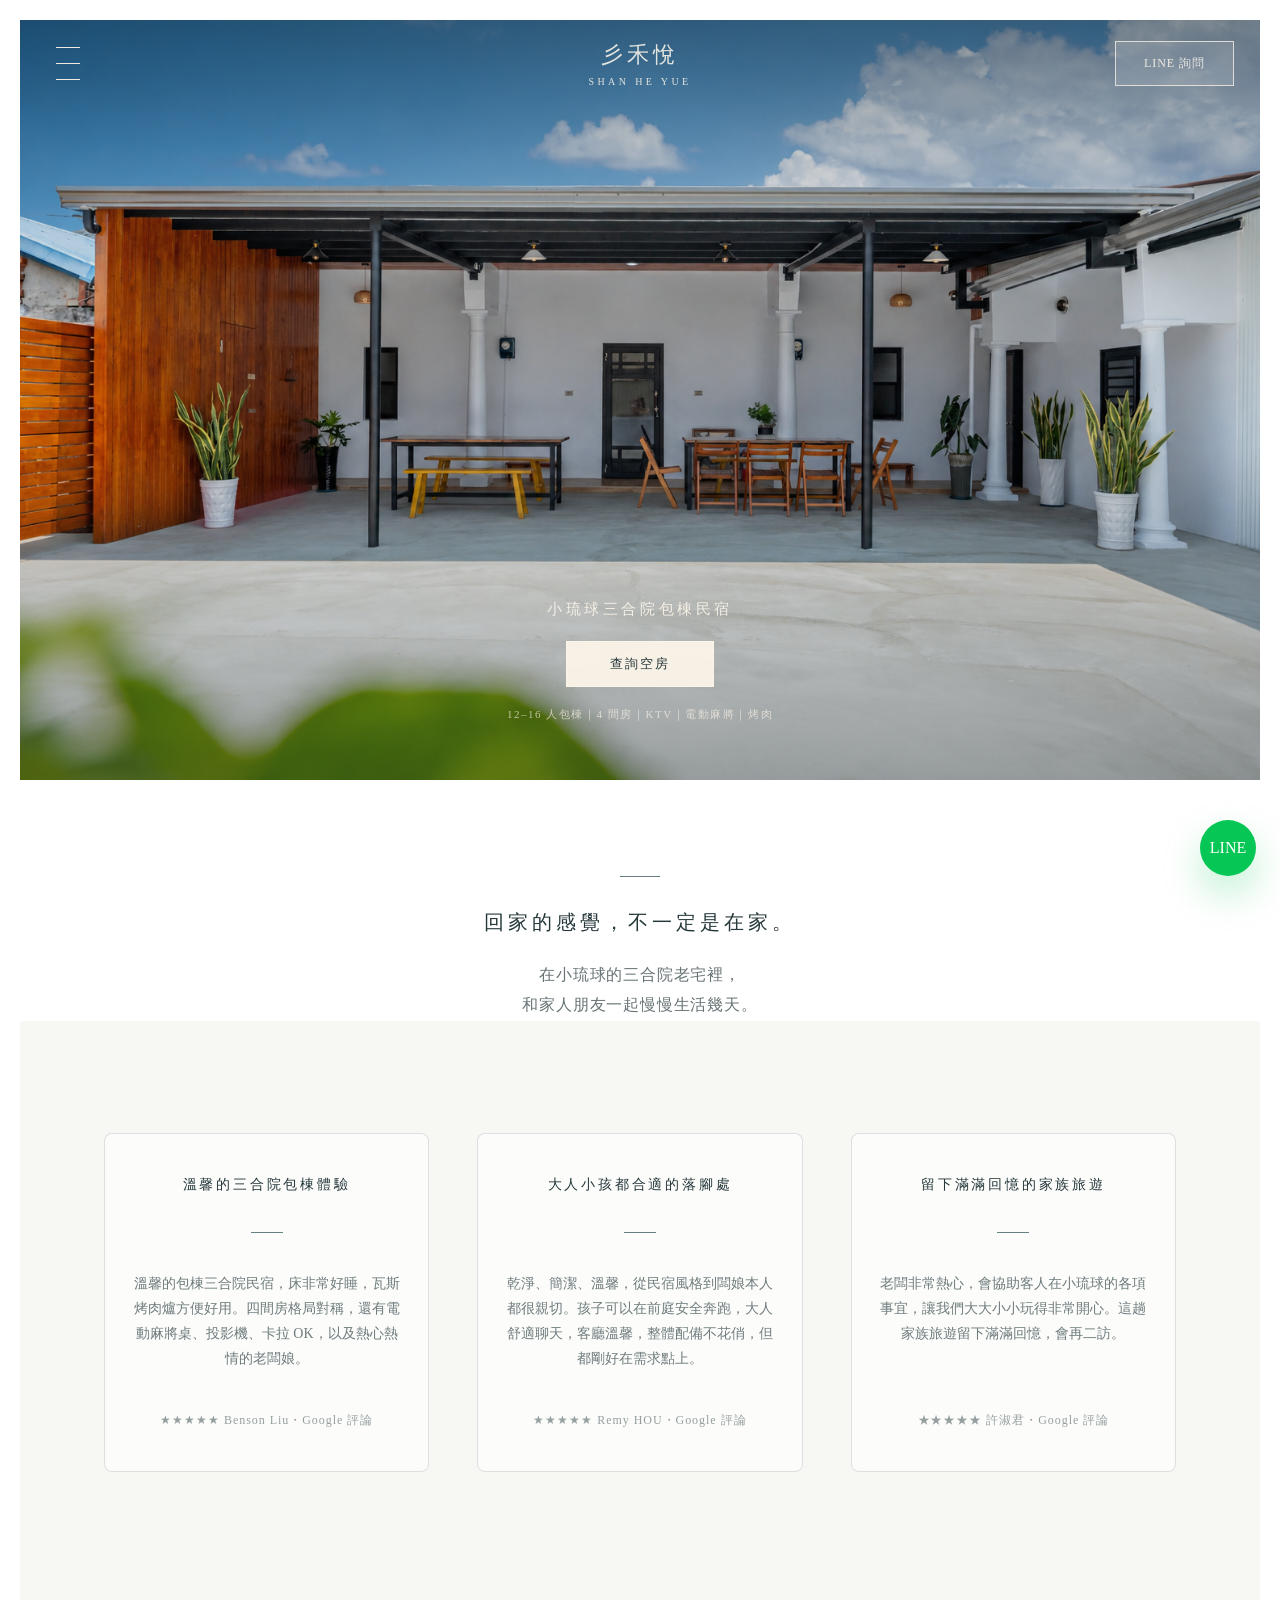
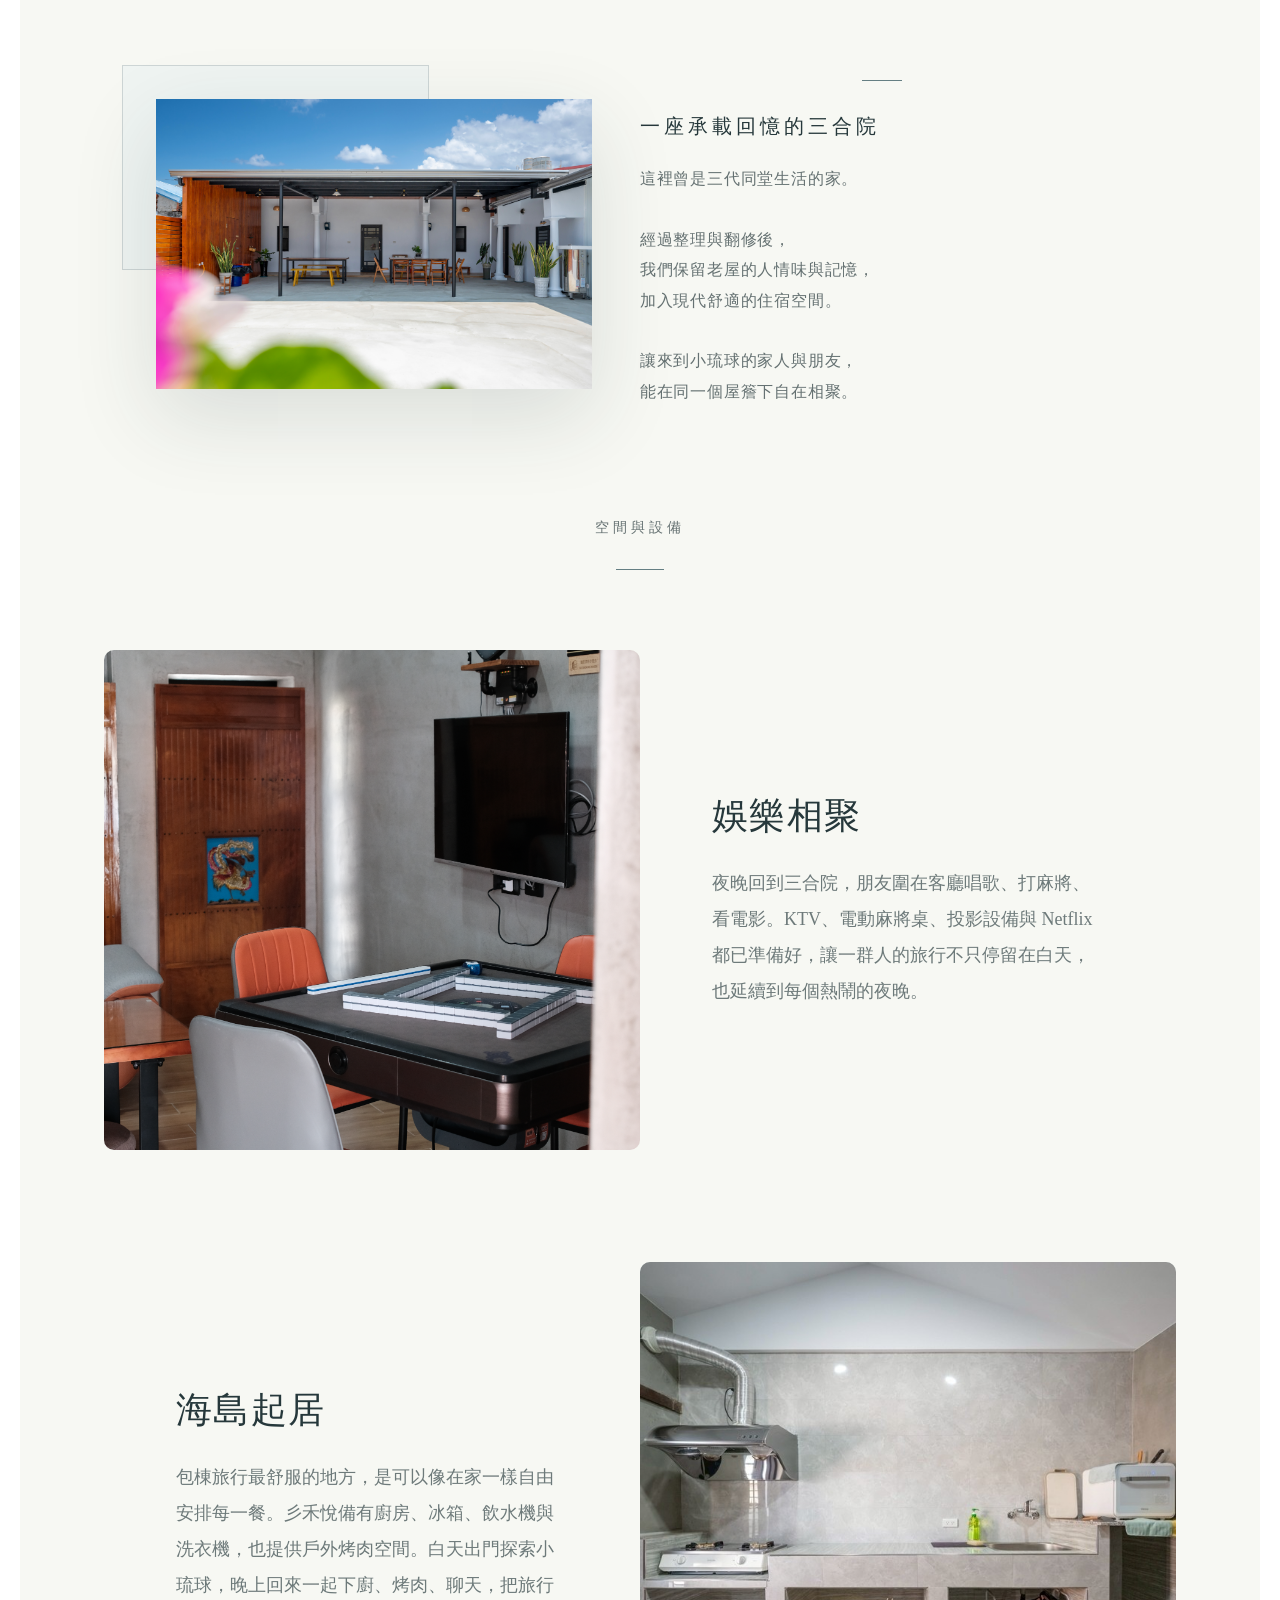
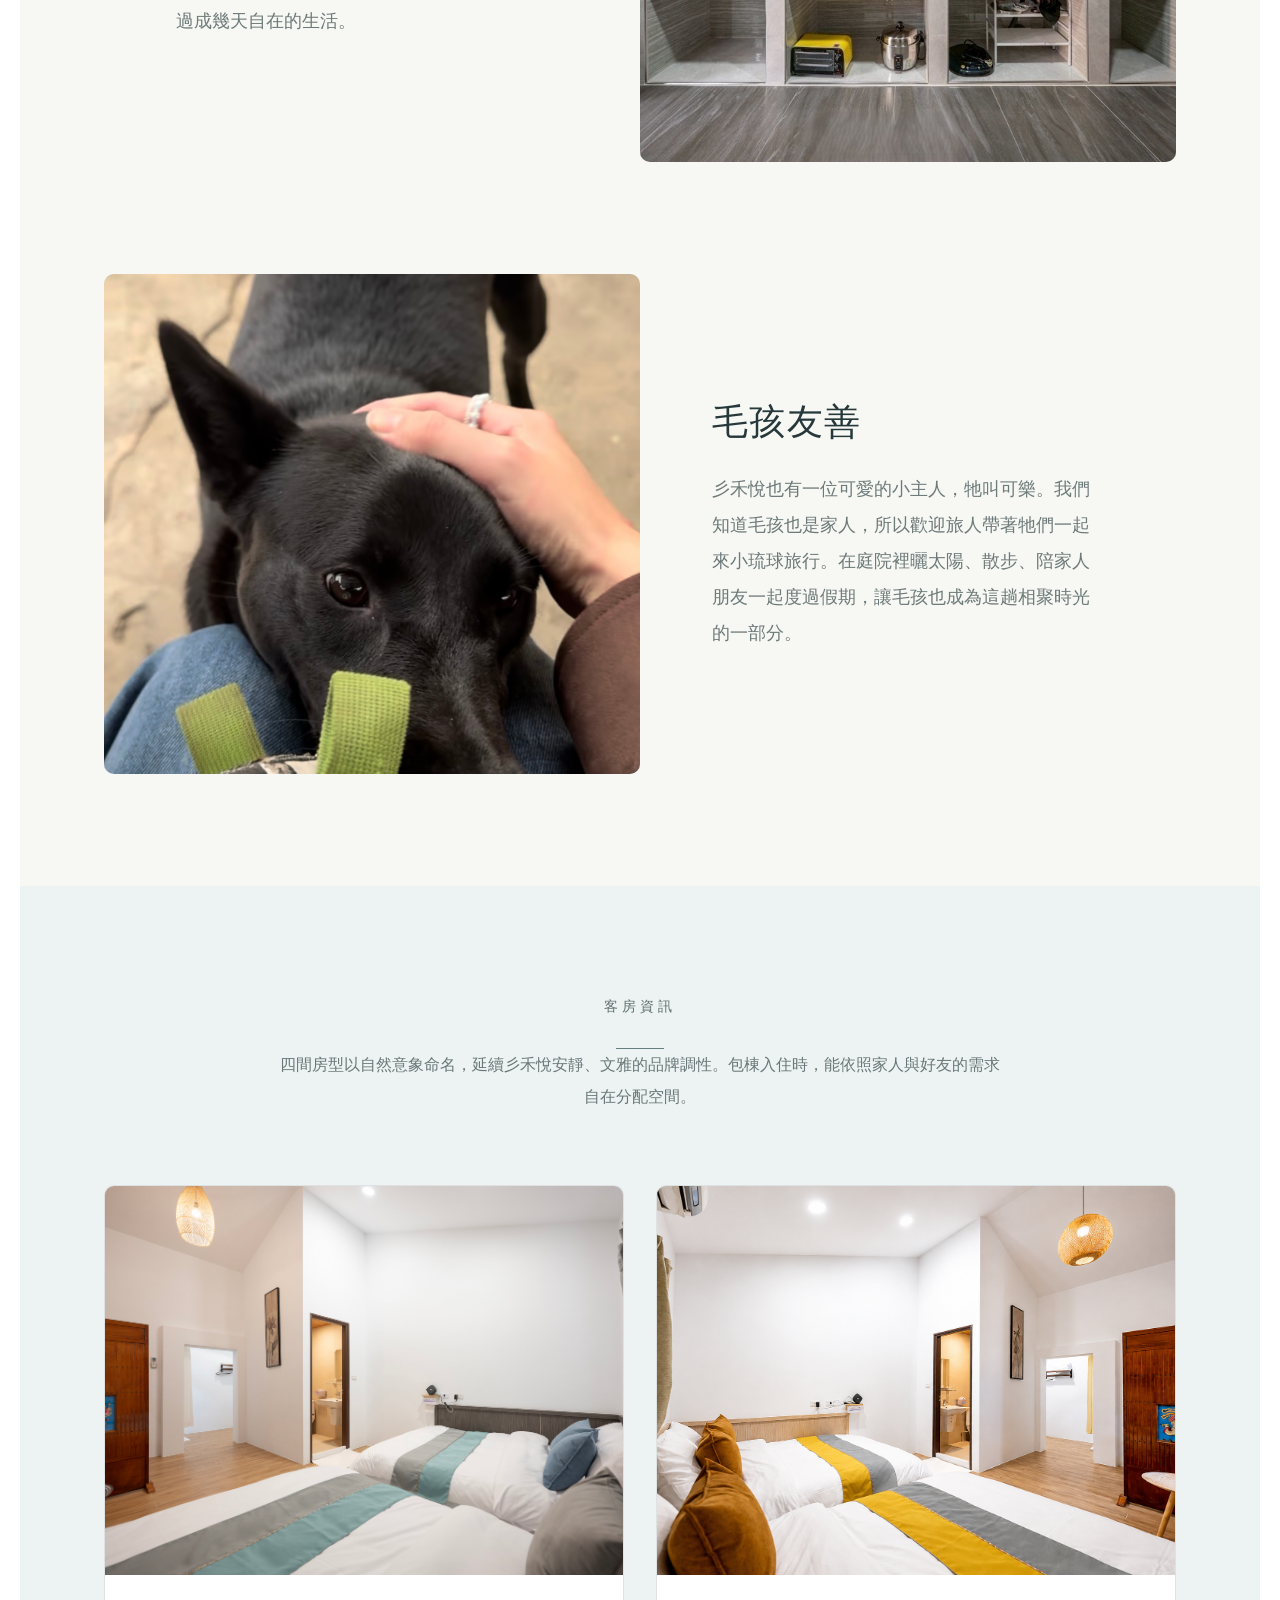
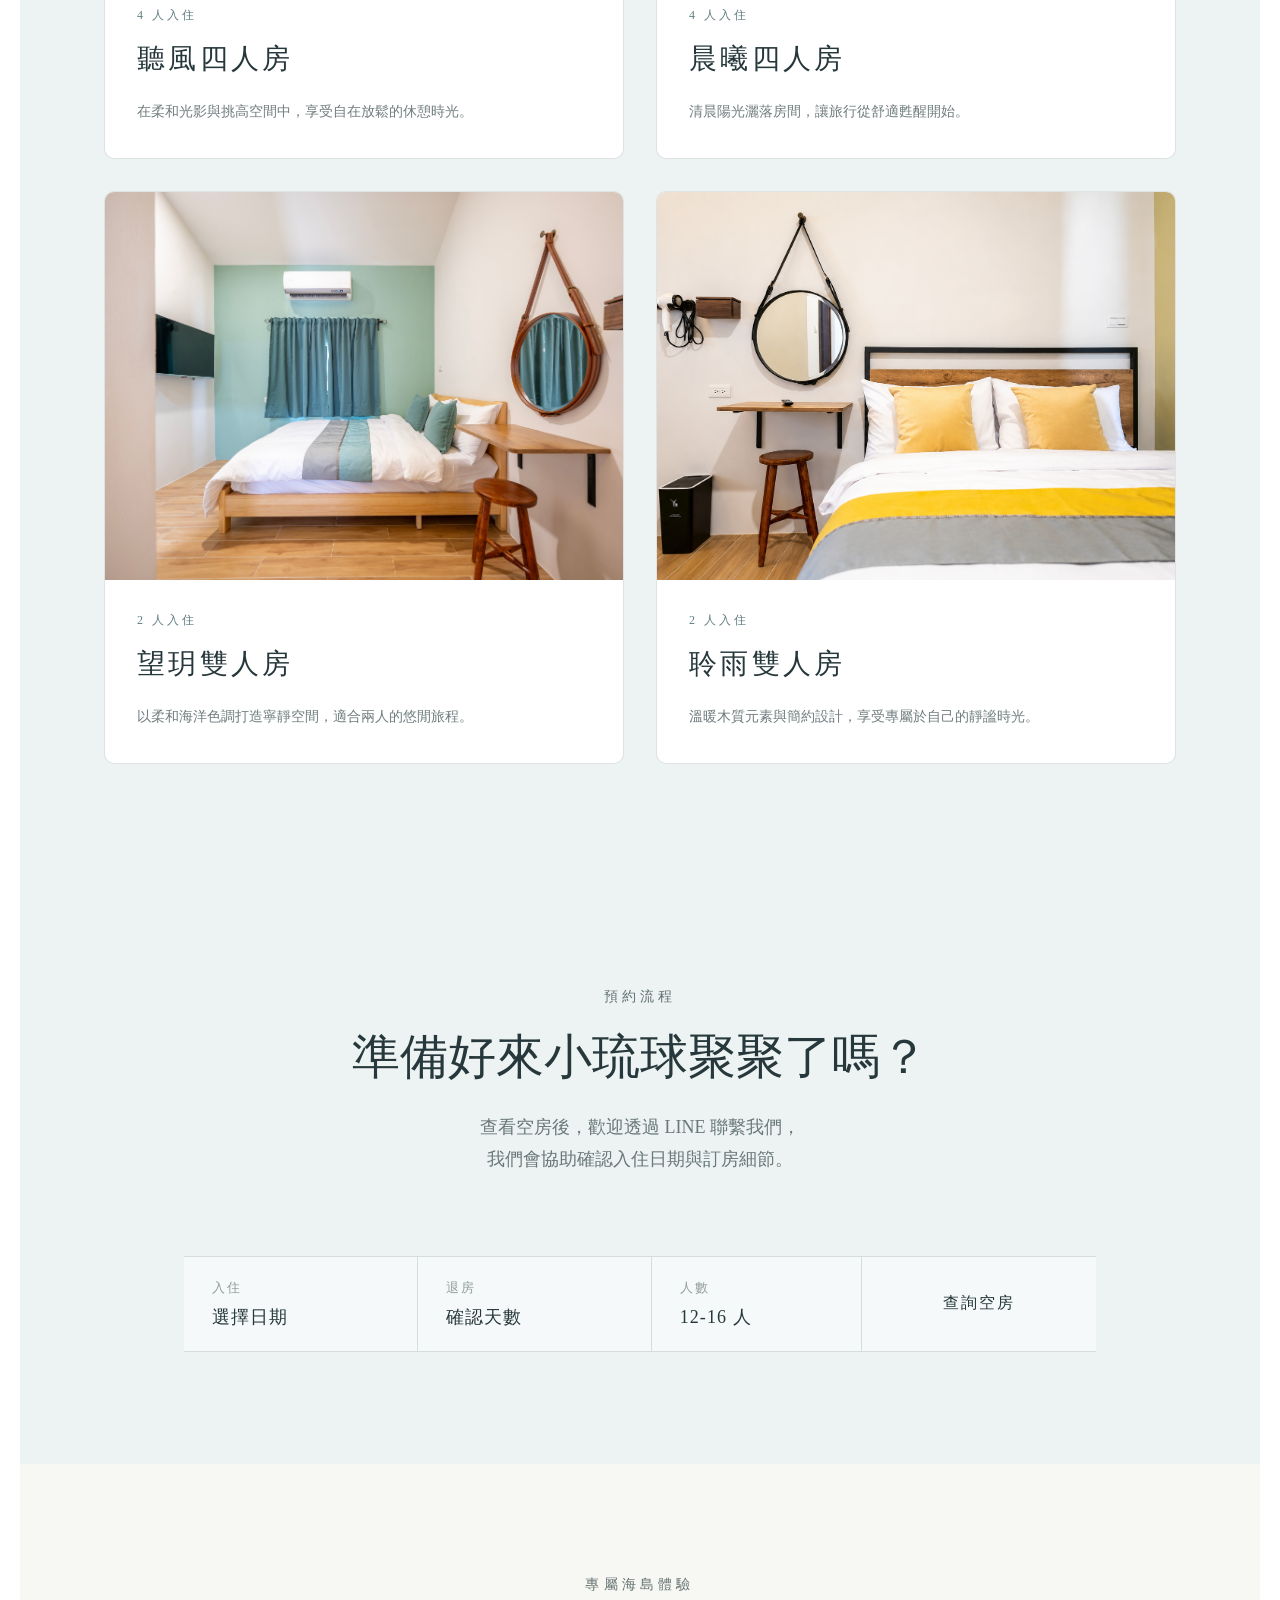
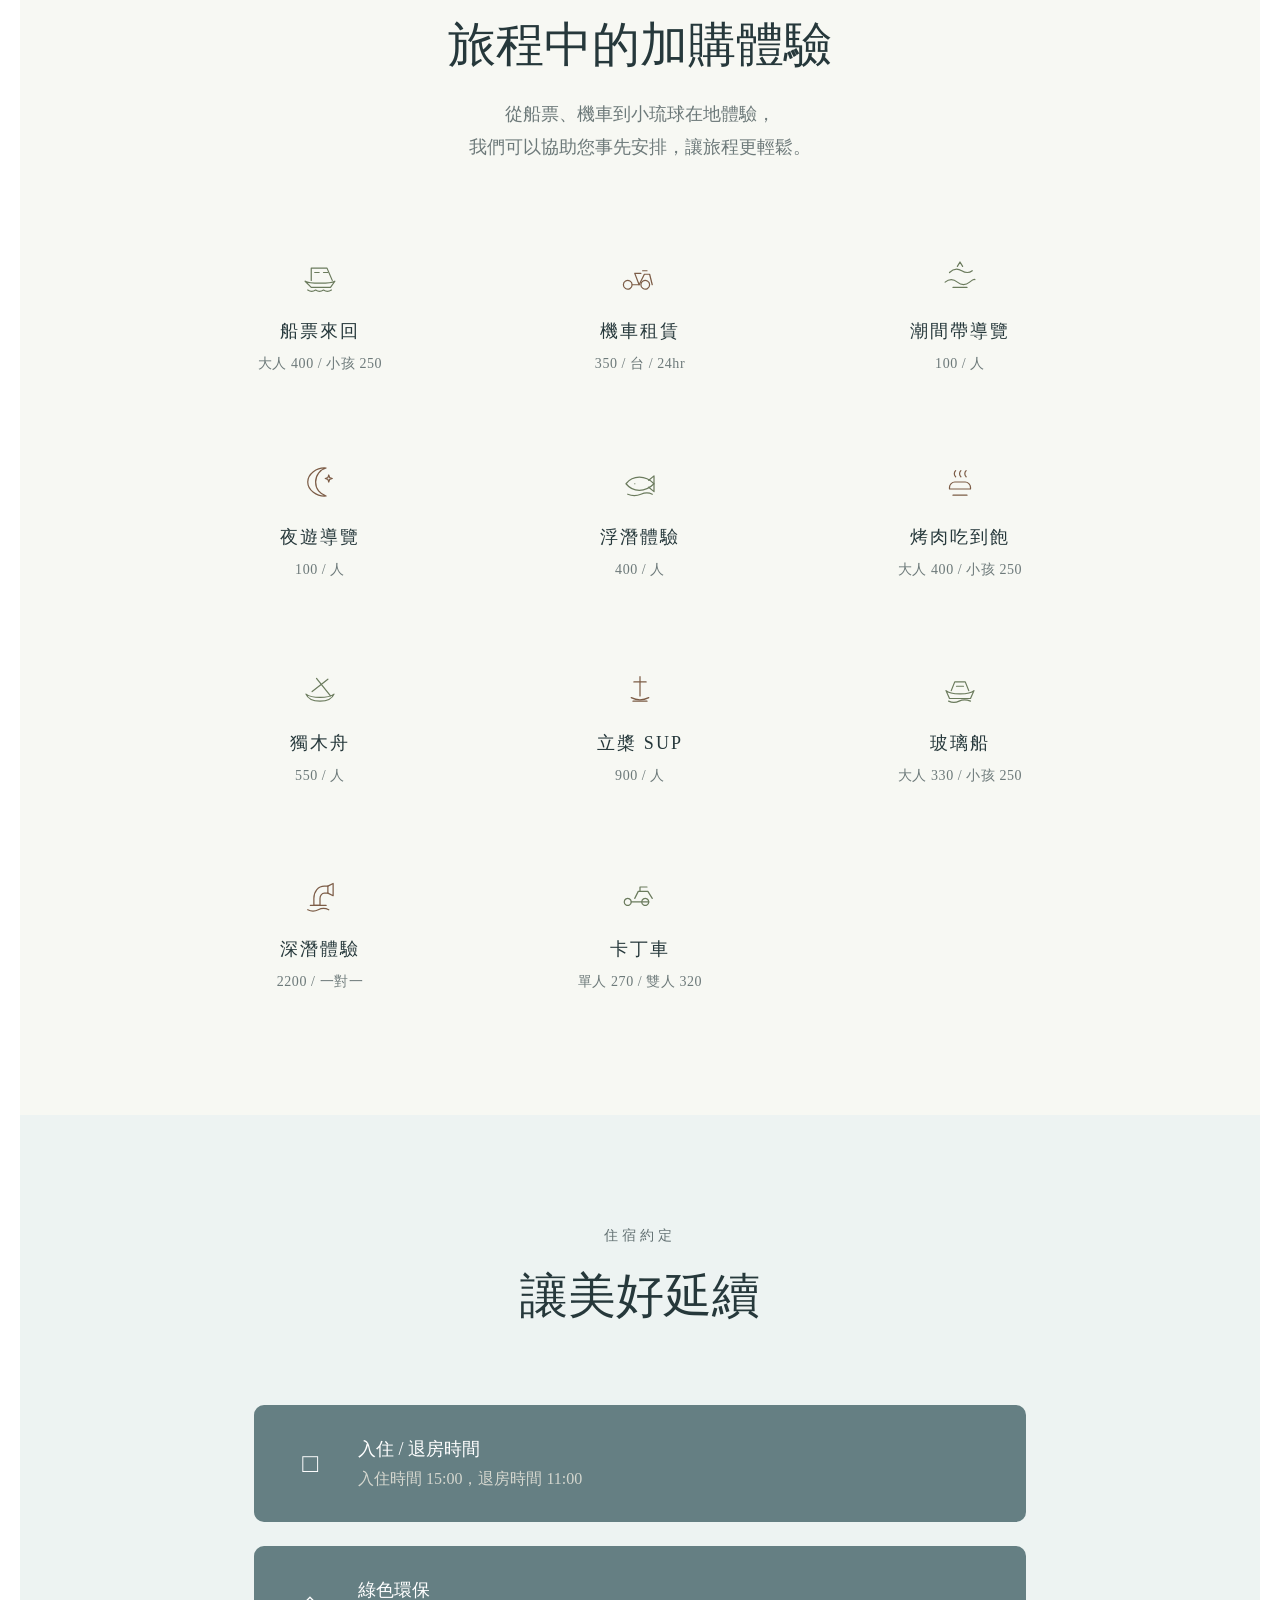
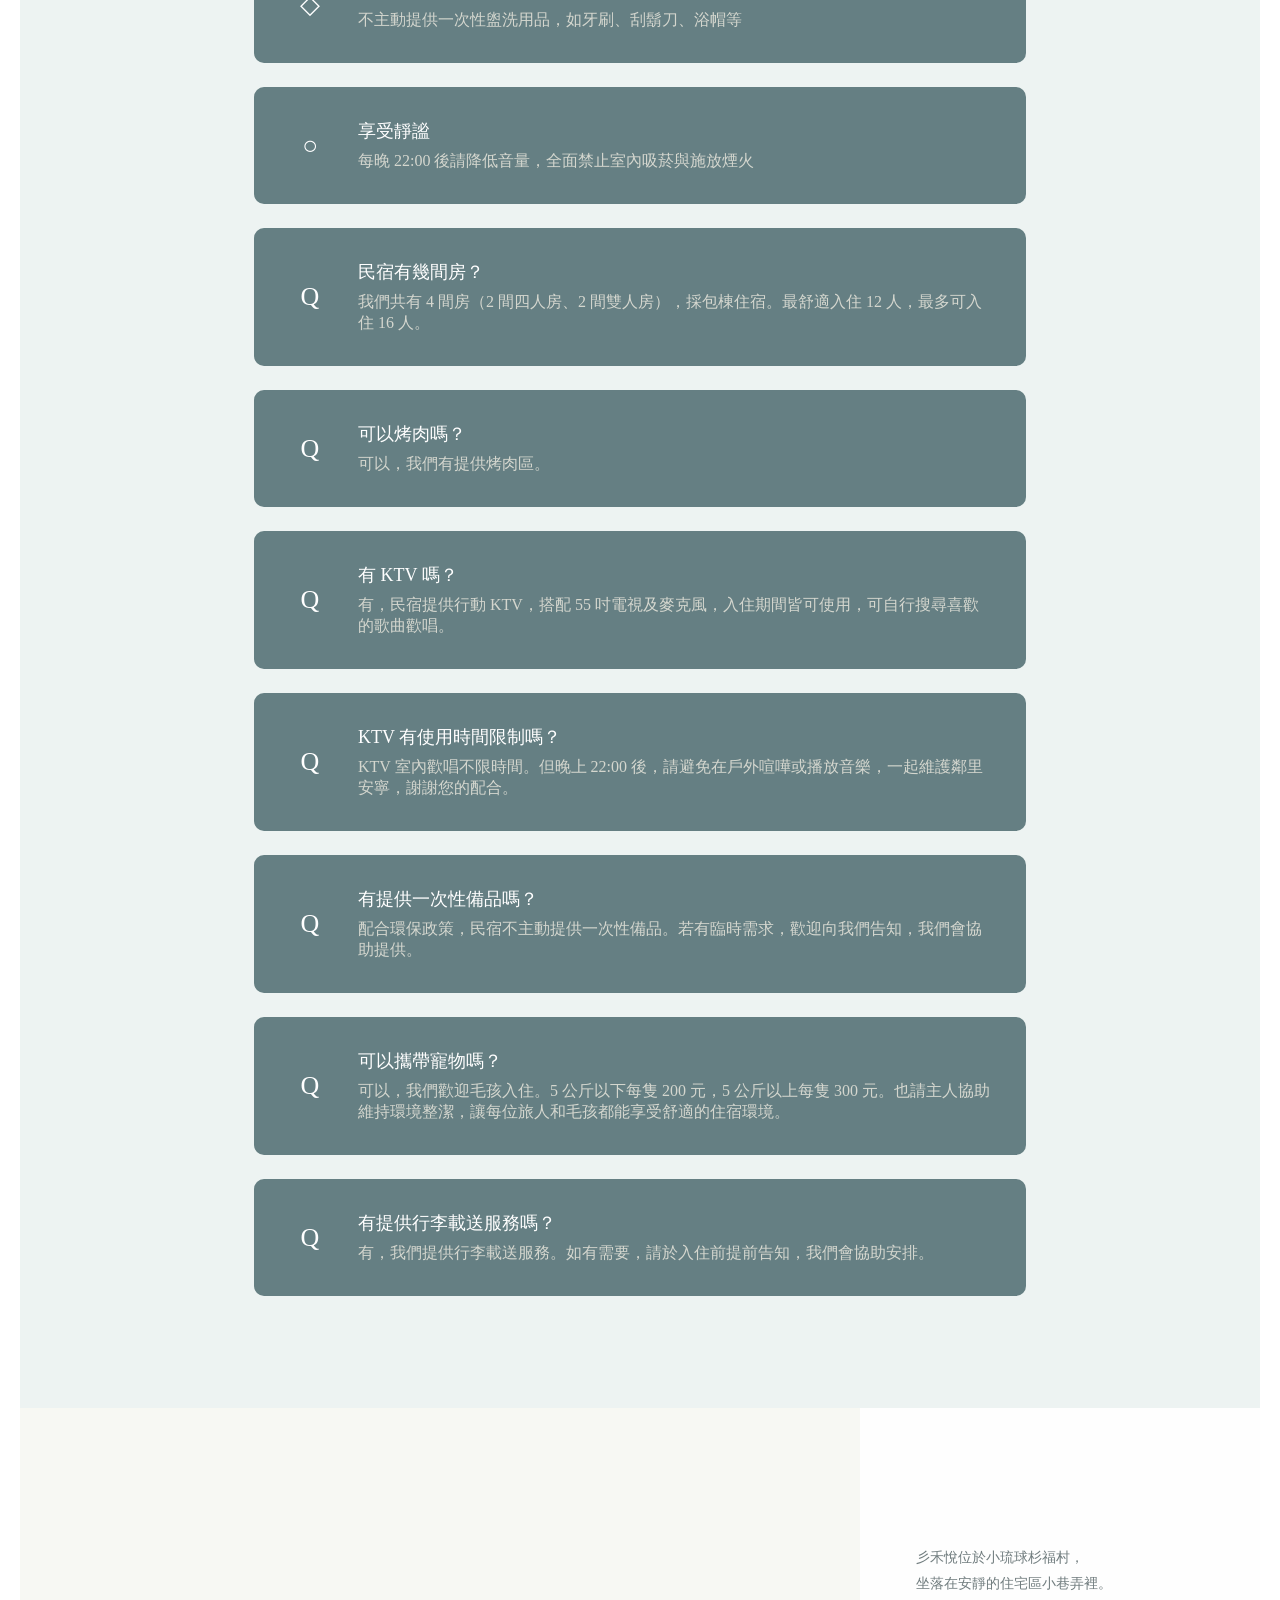
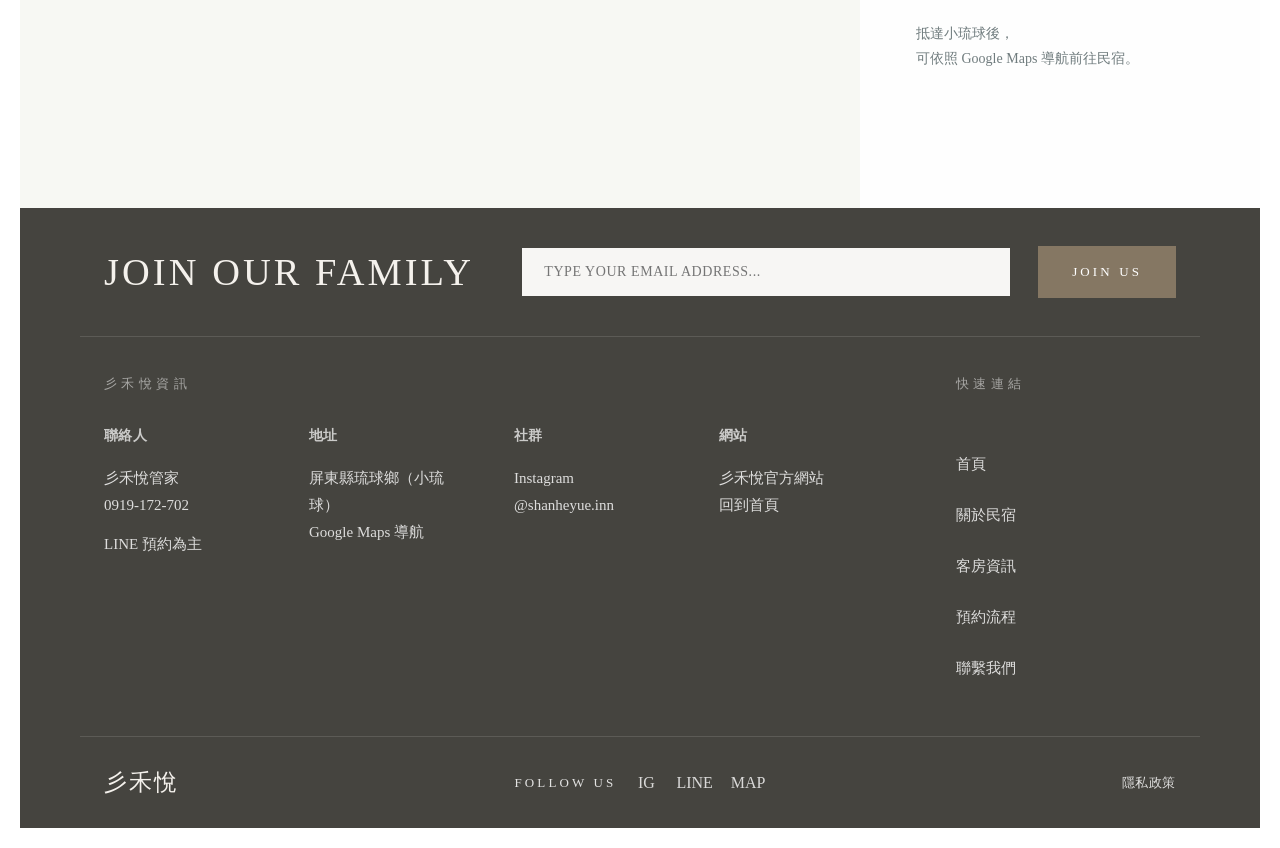
==== commit fdf4cd7e: "Update sanheyue preview site" ====
--- a/index.html
+++ b/index.html
@@ -79,12 +79,14 @@
       }
 
       .nav-inner {
+        position: relative;
+        min-height: 74px;
         max-width: none;
         margin: 0 auto;
         padding: 20px 26px;
-        display: flex;
+        display: grid;
+        grid-template-columns: 1fr auto 1fr;
         align-items: center;
-        justify-content: space-between;
         gap: 32px;
       }
 
@@ -93,16 +95,79 @@
       }
 
       .nav-brand {
-        font-size: 20px;
-        letter-spacing: 0.12em;
+        display: grid;
+        gap: 6px;
+        justify-items: center;
         color: rgba(255, 248, 236, 0.92);
+        text-align: center;
         transition: color 260ms ease;
       }
 
-      .nav-links {
-        display: flex;
-        align-items: center;
-        gap: 0;
+      .nav-brand-main {
+        font-size: 22px;
+        letter-spacing: 0.18em;
+      }
+
+      .nav-brand-sub {
+        font-size: 10px;
+        letter-spacing: 0.34em;
+      }
+
+      .nav-menu-button {
+        width: 44px;
+        height: 44px;
+        display: inline-grid;
+        place-items: center;
+        border: 0;
+        background: transparent;
+        color: rgba(255, 248, 236, 0.92);
+        cursor: pointer;
+        transition: color 260ms ease;
+      }
+
+      .nav-menu-button span,
+      .nav-menu-button::before,
+      .nav-menu-button::after {
+        content: "";
+        display: block;
+        width: 24px;
+        height: 1px;
+        background: currentColor;
+      }
+
+      .nav-menu-button span {
+        margin: 6px 0;
+      }
+
+      .nav-menu-button-lines {
+        display: grid;
+      }
+
+      .nav-menu-panel {
+        position: absolute;
+        left: 26px;
+        top: calc(100% + 10px);
+        min-width: 180px;
+        display: grid;
+        gap: 14px;
+        padding: 18px 20px;
+        background: rgba(255, 255, 255, 0.94);
+        color: var(--foreground);
+        opacity: 0;
+        pointer-events: none;
+        transform: translateY(-6px);
+        transition:
+          opacity 200ms ease,
+          transform 200ms ease;
+      }
+
+      .nav-menu-button:hover + .nav-menu-panel,
+      .nav-menu-button:focus + .nav-menu-panel,
+      .nav-menu-panel:hover,
+      .nav-menu-panel:focus-within {
+        opacity: 1;
+        pointer-events: auto;
+        transform: translateY(0);
       }
 
       .nav a {
@@ -112,20 +177,9 @@
         transition: color 240ms ease;
       }
 
-      .nav-links a {
-        position: relative;
-        padding: 0 18px;
-      }
-
-      .nav-links a:not(:last-child)::after {
-        content: "";
-        position: absolute;
-        right: 0;
-        top: 50%;
-        width: 1px;
-        height: 14px;
-        background: rgba(255, 248, 236, 0.42);
-        transform: translateY(-50%);
+      .nav-menu-panel a {
+        color: rgba(38, 56, 59, 0.74);
+        letter-spacing: 0.16em;
       }
 
       .nav a:hover {
@@ -136,19 +190,21 @@
         color: var(--foreground);
       }
 
+      .nav.is-scrolled .nav-menu-button {
+        color: var(--foreground);
+      }
+
       .nav.is-scrolled a {
         color: rgba(38, 56, 59, 0.72);
       }
 
-      .nav.is-scrolled a:hover {
+      .nav.is-scrolled a:hover,
+      .nav-menu-panel a:hover {
         color: var(--foreground);
       }
 
-      .nav.is-scrolled .nav-links a:not(:last-child)::after {
-        background: rgba(38, 56, 59, 0.28);
-      }
-
       .nav-cta {
+        justify-self: end;
         border: 1px solid rgba(255, 248, 236, 0.72);
         border-radius: 0;
         padding: 13px 28px;
@@ -178,40 +234,6 @@
         color: #ffffff;
       }
 
-      .lang-toggle {
-        border: 1px solid rgba(255, 248, 236, 0.72);
-        border-radius: 0;
-        padding: 12px 16px;
-        background: rgba(255, 255, 255, 0.08);
-        color: rgba(255, 248, 236, 0.92);
-        font-family: inherit;
-        font-size: 11px;
-        letter-spacing: 0.12em;
-        cursor: pointer;
-        transition:
-          background 240ms ease,
-          border-color 240ms ease,
-          color 240ms ease;
-      }
-
-      .lang-toggle:hover {
-        border-color: #ffffff;
-        background: rgba(255, 255, 255, 0.18);
-        color: #ffffff;
-      }
-
-      .nav.is-scrolled .lang-toggle {
-        border-color: rgba(38, 56, 59, 0.32);
-        background: transparent;
-        color: var(--foreground);
-      }
-
-      .nav.is-scrolled .lang-toggle:hover {
-        border-color: var(--foreground);
-        background: transparent;
-        color: var(--foreground);
-      }
-
       main {
         width: min(1240px, calc(100% - 40px));
         margin: 20px auto;
@@ -226,185 +248,78 @@
       }
 
       .hero-title {
+        --hero-parallax-y: 0px;
         min-height: 760px;
         display: grid;
-        grid-template-columns: 130px 1fr 130px;
-        align-items: center;
+        grid-template-columns: 1fr;
+        align-items: end;
         position: relative;
         overflow: hidden;
         text-align: center;
         margin: 0;
-        padding: 176px 52px 92px;
+        padding: 176px 52px 58px;
         color: var(--surface);
         background:
-          linear-gradient(90deg, rgba(26, 48, 53, 0.62), rgba(26, 48, 53, 0.2) 45%, rgba(26, 48, 53, 0.34)),
-          url("public/images/sanheyue-exterior-front.jpeg") center / cover;
-      }
-
-      .hero-copy {
+          linear-gradient(
+            180deg,
+            rgba(18, 31, 34, 0.46) 0%,
+            rgba(18, 31, 34, 0.12) 26%,
+            rgba(18, 31, 34, 0.04) 56%,
+            rgba(18, 31, 34, 0.42) 100%
+          ),
+          url("public/images/hero.3.png") center calc(50% + var(--hero-parallax-y)) / cover;
+      }
+
+      .hero-footer {
         display: flex;
         flex-direction: column;
         align-items: center;
-        justify-content: center;
-        grid-column: 2;
-        max-width: 820px;
+        width: min(780px, 100%);
         margin: 0 auto;
         padding: 0;
       }
 
-      .hero-copy h1 {
-        margin: 0 0 28px;
-        font-size: clamp(46px, 6.8vw, 78px);
-        font-weight: 400;
-        line-height: 1.12;
-        letter-spacing: 0.2em;
-        text-shadow: 0 16px 42px rgba(0, 0, 0, 0.2);
-      }
-
-      .hero-title p,
-      .hero-copy p {
+      .hero-caption {
         margin: 0;
-        font-size: 16px;
-        letter-spacing: 0.14em;
-        color: rgba(255, 248, 236, 0.86);
-      }
-
-      .hero-subtitle {
         color: rgba(255, 248, 236, 0.86);
         font-size: 15px;
-        line-height: 2;
-        letter-spacing: 0.14em;
-      }
-
-      .hero-kicker {
-        margin: 0 0 18px;
-        color: rgba(255, 248, 236, 0.72);
-        font-size: 12px;
-        letter-spacing: 0.28em;
-      }
-
-      .hero-actions {
-        display: flex;
-        gap: 14px;
-        margin-top: 34px;
-      }
-
-      .hero-actions a {
-        min-width: 128px;
-        border: 1px solid rgba(255, 248, 236, 0.46);
-        border-radius: 6px;
-        padding: 12px 22px;
-        background: rgba(255, 248, 236, 0.86);
-        color: #26383b;
-        font-size: 13px;
-        letter-spacing: 0.08em;
-      }
-
-      .hero-actions a.primary {
-        border-color: rgba(101, 127, 131, 0.92);
-        background: var(--primary);
-        color: var(--surface);
-      }
-
-      .hero-photo {
-        display: none;
-      }
-
-      .hero-side-menu {
-        grid-column: 1;
-        justify-self: start;
-        display: grid;
-        gap: 16px;
-        text-align: left;
-      }
-
-      .hero-side-menu a {
-        color: rgba(255, 248, 236, 0.74);
-        font-size: 10px;
-        letter-spacing: 0.14em;
-        text-transform: uppercase;
-        transition: color 240ms ease, transform 240ms ease;
-      }
-
-      .hero-side-menu a:hover {
-        color: var(--surface);
-        transform: translateX(4px);
-      }
-
-      .hero-search {
-        position: absolute;
-        left: 50%;
-        bottom: 92px;
-        width: min(680px, calc(100% - 120px));
-        transform: translateX(-50%);
-        display: grid;
-        grid-template-columns: 1.1fr 1.5fr 0.8fr auto;
-        align-items: center;
-        gap: 1px;
-        padding: 12px;
-        background: rgba(235, 244, 243, 0.34);
-        border: 1px solid rgba(255, 248, 236, 0.26);
-        backdrop-filter: blur(14px);
-        box-shadow: 0 22px 70px rgba(18, 36, 40, 0.24);
-      }
-
-      .hero-search span,
-      .hero-search strong {
-        display: block;
-      }
-
-      .hero-search span {
-        margin-bottom: 6px;
-        color: rgba(255, 248, 236, 0.62);
-        font-size: 10px;
-        letter-spacing: 0.18em;
-        text-transform: uppercase;
-      }
-
-      .hero-search strong {
-        color: var(--surface);
-        font-size: 13px;
-        font-weight: 400;
-        letter-spacing: 0.08em;
-      }
-
-      .hero-search a {
+        letter-spacing: 0.24em;
+      }
+
+      .hero-availability {
         display: inline-flex;
         align-items: center;
         justify-content: center;
-        min-width: 112px;
-        height: 40px;
-        border: 1px solid rgba(255, 248, 236, 0.56);
-        background: rgba(255, 248, 236, 0.18);
-        color: var(--surface);
-        font-size: 12px;
+        min-width: 148px;
+        margin-top: 22px;
+        border: 1px solid rgba(255, 248, 236, 0.62);
+        border-radius: 0;
+        padding: 13px 24px;
+        background: rgba(255, 248, 236, 0.9);
+        color: var(--foreground);
+        font-size: 13px;
+        letter-spacing: 0.16em;
+        transition:
+          background 240ms ease,
+          border-color 240ms ease,
+          color 240ms ease;
+      }
+
+      .hero-availability:hover {
+        background: #fff8ec;
+        color: var(--foreground);
+      }
+
+      .hero-photo {
+        display: none;
+      }
+
+      .hero-info-strip {
+        margin: 20px 0 0;
+        color: rgba(255, 248, 236, 0.66);
+        font-size: 11px;
+        font-weight: 400;
         letter-spacing: 0.14em;
-        transition: background 240ms ease, color 240ms ease;
-      }
-
-      .hero-search a:hover {
-        background: var(--surface);
-        color: var(--foreground);
-      }
-
-      .hero-dots {
-        position: absolute;
-        left: 50%;
-        bottom: 38px;
-        transform: translateX(-50%);
-        display: flex;
-        gap: 9px;
-      }
-
-      .hero-dots span {
-        width: 5px;
-        height: 5px;
-        border-radius: 999px;
-        background: rgba(255, 248, 236, 0.5);
-      }
-
-      .hero-dots span:first-child {
-        background: var(--surface);
       }
 
       .image-story {
@@ -415,7 +330,7 @@
 
       .image-story.reverse {
         display: grid;
-        grid-template-columns: minmax(240px, 0.9fr) 86px minmax(320px, 1fr);
+        grid-template-columns: minmax(240px, 0.9fr) minmax(320px, 1fr);
         align-items: center;
         gap: 48px;
       }
@@ -442,7 +357,7 @@
       }
 
       .image-story.reverse .story-card {
-        grid-column: 3;
+        grid-column: 2;
         margin-left: 0;
         text-align: left;
         padding: 0;
@@ -468,19 +383,7 @@
       .image-story.reverse .story-image img {
         position: relative;
         z-index: 1;
-        aspect-ratio: 4 / 5;
         height: auto;
-        object-fit: cover;
-      }
-
-      .image-story.reverse::after {
-        content: "ABOUT US";
-        grid-column: 2;
-        justify-self: center;
-        writing-mode: vertical-rl;
-        color: rgba(38, 56, 59, 0.7);
-        font-size: 22px;
-        letter-spacing: 0.12em;
       }
 
       .story-card::before {
@@ -967,59 +870,162 @@
         line-height: 1.8;
       }
 
-      .contact-row,
-      .social-link {
+      .footer-contact {
+        background: #45443f;
+        color: rgba(255, 255, 255, 0.86);
+      }
+
+      .footer-newsletter {
+        display: grid;
+        grid-template-columns: minmax(260px, 0.8fr) minmax(320px, 1fr) auto;
+        align-items: center;
+        gap: 28px;
+        padding: 38px 24px;
+        border-bottom: 1px solid rgba(255, 255, 255, 0.12);
+      }
+
+      .footer-newsletter h2 {
+        margin: 0;
+        color: #f4f1ec;
+        font-size: clamp(30px, 3vw, 44px);
+        font-weight: 400;
+        letter-spacing: 0.08em;
+        text-transform: uppercase;
+      }
+
+      .footer-newsletter input {
+        width: 100%;
+        height: 48px;
+        border: 0;
+        padding: 0 22px;
+        background: #f7f6f4;
+        color: #45443f;
+        font: inherit;
+        font-size: 14px;
+        letter-spacing: 0.04em;
+      }
+
+      .footer-newsletter button {
+        height: 52px;
+        border: 0;
+        padding: 0 34px;
+        background: #857763;
+        color: #fff;
+        font: inherit;
+        font-size: 13px;
+        letter-spacing: 0.24em;
+        text-transform: uppercase;
+        cursor: pointer;
+      }
+
+      .footer-directory {
+        display: grid;
+        grid-template-columns: 1fr 220px;
+        gap: 80px;
+        padding: 38px 24px 54px;
+        border-bottom: 1px solid rgba(255, 255, 255, 0.12);
+      }
+
+      .footer-kicker {
+        margin: 0 0 34px;
+        color: rgba(255, 255, 255, 0.52);
+        font-size: 13px;
+        letter-spacing: 0.34em;
+        text-transform: uppercase;
+      }
+
+      .footer-contact-grid {
+        display: grid;
+        grid-template-columns: repeat(4, minmax(0, 1fr));
+        gap: 48px;
+      }
+
+      .footer-contact-item span {
+        display: block;
+        margin-bottom: 20px;
+        color: rgba(255, 255, 255, 0.72);
+        font-size: 14px;
+        font-weight: 600;
+        letter-spacing: 0.02em;
+      }
+
+      .footer-contact-item strong,
+      .footer-contact-item a,
+      .footer-contact-item small,
+      .footer-side-links a {
+        display: block;
+        color: rgba(255, 255, 255, 0.82);
+        font-size: 15px;
+        font-weight: 400;
+        line-height: 1.8;
+      }
+
+      .footer-contact-item small {
+        margin-top: 12px;
+      }
+
+      .footer-contact-item a,
+      .footer-side-links a {
+        width: fit-content;
+        transition: color 220ms ease;
+      }
+
+      .footer-contact-item a:hover,
+      .footer-side-links a:hover {
+        color: #ffffff;
+      }
+
+      .footer-side-links {
+        display: grid;
+        gap: 24px;
+        align-content: start;
+      }
+
+      .footer-bottom {
+        background: #45443f;
+        padding: 30px 24px;
+      }
+
+      .footer-bottom .container {
+        display: grid;
+        grid-template-columns: 1fr auto 1fr;
+        align-items: center;
+        gap: 24px;
+        color: rgba(255, 255, 255, 0.8);
+      }
+
+      .footer-brand {
+        color: #f4f1ec;
+        font-size: 23px;
+        letter-spacing: 0.08em;
+      }
+
+      .footer-social {
         display: flex;
         align-items: center;
-        gap: 12px;
-      }
-
-      .contact-list,
-      .social-list {
-        display: grid;
-        gap: 14px;
-      }
-
-      .social-link {
-        width: fit-content;
-        transition:
-          color 260ms ease,
-          transform 260ms ease;
-      }
-
-      .social-link:hover {
-        transform: translateX(4px);
-      }
-
-      .social-link.ig:hover,
-      .social-link.ig:hover span {
-        color: #c13584;
-      }
-
-      .social-link.gmap:hover,
-      .social-link.gmap:hover span {
-        color: #2e7d32;
-      }
-
-      .footer-bottom {
-        border-top: 1px solid var(--border);
-        padding: 32px 24px;
-        background: var(--background);
-      }
-
-      .footer-bottom .container {
-        display: flex;
-        justify-content: space-between;
+        gap: 18px;
+        color: rgba(255, 255, 255, 0.85);
+        font-size: 13px;
+        letter-spacing: 0.24em;
+        text-transform: uppercase;
+      }
+
+      .footer-social a {
+        display: inline-flex;
         align-items: center;
-        gap: 18px;
-        color: var(--muted-soft);
-        font-size: 12px;
-        letter-spacing: 0.08em;
-      }
-
-      .footer-bottom nav {
-        display: flex;
-        gap: 32px;
+        justify-content: center;
+        min-width: 24px;
+        color: rgba(255, 255, 255, 0.8);
+        font-size: 16px;
+        letter-spacing: 0;
+      }
+
+      .footer-policy {
+        justify-self: end;
+        color: rgba(255, 255, 255, 0.82);
+        font-size: 13px;
+        letter-spacing: 0.04em;
+        text-transform: uppercase;
       }
 
       .line-button {
@@ -1290,52 +1296,41 @@
           overflow-x: auto;
         }
 
-        .nav-brand,
+        .nav-inner {
+          grid-template-columns: auto 1fr auto;
+          gap: 14px;
+          overflow: visible;
+        }
+
+        .nav-brand-main {
+          font-size: 18px;
+        }
+
+        .nav-brand-sub {
+          font-size: 9px;
+          letter-spacing: 0.24em;
+        }
+
+        .nav-menu-panel {
+          left: 18px;
+        }
+
         .nav-cta {
-          display: none;
-        }
-
-        .nav-links {
-          gap: 28px;
+          padding: 10px 14px;
+          font-size: 10px;
+          letter-spacing: 0.1em;
         }
 
         .hero-title {
+          --hero-parallax-y: 0px;
           min-height: auto;
           grid-template-columns: 1fr;
-          padding: 110px 24px 210px;
-        }
-
-        .hero-copy {
-          padding: 0;
-        }
-
-        .hero-copy h1 {
-          font-size: 46px;
-        }
-
-        .hero-actions {
-          flex-wrap: wrap;
-        }
-
-        .hero-side-menu {
-          display: none;
-        }
-
-        .hero-search {
-          bottom: 70px;
-          width: calc(100% - 48px);
-          grid-template-columns: 1fr;
-          gap: 12px;
-          padding: 18px;
-          text-align: center;
-        }
-
-        .hero-search a {
-          width: 100%;
-        }
-
-        .hero-dots {
-          bottom: 30px;
+          padding: 320px 24px 44px;
+        }
+
+        .hero-info-strip {
+          font-size: 12px;
+          line-height: 1.9;
         }
 
         .hero-photo {
@@ -1358,14 +1353,6 @@
 
         .image-story {
           padding: 72px 28px 0;
-        }
-
-        .image-story.reverse::after {
-          display: block;
-          margin: 32px 0 0;
-          writing-mode: horizontal-tb;
-          text-align: center;
-          font-size: 14px;
         }
 
         .image-story.reverse .story-image::before {
@@ -1422,9 +1409,34 @@
           padding: 36px 28px;
         }
 
-        .footer-bottom .container,
-        .footer-bottom nav {
-          flex-direction: column;
+        .footer-newsletter,
+        .footer-directory,
+        .footer-contact-grid,
+        .footer-bottom .container {
+          grid-template-columns: 1fr;
+        }
+
+        .footer-newsletter {
+          gap: 18px;
+          padding: 34px 24px;
+        }
+
+        .footer-newsletter button {
+          width: 100%;
+        }
+
+        .footer-directory {
+          gap: 40px;
+        }
+
+        .footer-contact-grid {
+          gap: 30px;
+        }
+
+        .footer-social,
+        .footer-policy,
+        .footer-brand {
+          justify-self: start;
         }
 
         .availability-modal {
@@ -1473,61 +1485,34 @@
   <body>
     <header class="nav">
       <nav class="nav-inner" aria-label="主導覽">
-        <a class="nav-brand" href="#home">彡禾悅</a>
-        <div class="nav-links">
-          <a href="#home">首頁</a>
-          <a href="#about">關於民宿</a>
-          <a href="#amenities">空間設備</a>
-          <a href="#rooms">客房資訊</a>
-          <a href="#booking">預約流程</a>
-          <a href="#experiences">代訂體驗</a>
-          <a href="#contact">聯繫我們</a>
+        <button class="nav-menu-button" type="button" aria-label="開啟選單">
+          <span class="nav-menu-button-lines" aria-hidden="true"></span>
+        </button>
+        <div class="nav-menu-panel">
+          <a href="#about">關於</a>
+          <a href="#amenities">空間</a>
+          <a href="#rooms">房型</a>
+          <a href="#booking">預約</a>
+          <a href="#contact">聯繫</a>
         </div>
-        <a class="nav-cta" href="#booking">立即預約</a>
-        <button class="lang-toggle" type="button" aria-label="Switch language">EN</button>
+        <a class="nav-brand" href="#home" aria-label="彡禾悅首頁">
+          <span class="nav-brand-main">彡禾悅</span>
+          <span class="nav-brand-sub">SHAN HE YUE</span>
+        </a>
+        <a class="nav-cta" href="https://line.me/R/ti/p/@477rnchd" target="_blank" rel="noopener noreferrer">LINE 詢問</a>
       </nav>
     </header>
 
     <main>
       <section id="home" class="hero">
         <div class="hero-title">
-          <div class="hero-side-menu" aria-label="快速導覽">
-            <a href="#home">Home</a>
-            <a href="#about">About</a>
-            <a href="#rooms">Room</a>
-            <a href="#amenities">Service</a>
-            <a href="#contact">Contact</a>
-          </div>
-          <div class="hero-copy">
-            <h1>彡禾悅</h1>
-            <p class="hero-subtitle">小琉球三合院包棟民宿</p>
-            <div class="hero-actions">
-              <a href="#rooms">查看房型</a>
-              <a href="#booking" class="primary">立即預約</a>
-            </div>
+          <div class="hero-footer">
+            <p class="hero-caption">小琉球三合院包棟民宿</p>
+            <a href="#availability" data-availability-open class="hero-availability">查詢空房</a>
+            <p class="hero-info-strip">12–16 人包棟｜4 間房｜KTV｜電動麻將｜烤肉</p>
           </div>
           <div class="hero-photo">
             <img src="public/images/sanheyue-exterior-front.jpeg" alt="彡禾悅民宿庭院外觀" />
-          </div>
-          <div class="hero-search" aria-label="預約查詢">
-            <div>
-              <span>Booking</span>
-              <strong>LINE 預約</strong>
-            </div>
-            <div>
-              <span>Stay</span>
-              <strong>包棟住宿 / 12-16 人</strong>
-            </div>
-            <div>
-              <span>Room</span>
-              <strong>4 間房</strong>
-            </div>
-            <a href="#availability" data-availability-open>Search</a>
-          </div>
-          <div class="hero-dots" aria-hidden="true">
-            <span></span>
-            <span></span>
-            <span></span>
           </div>
         </div>
 
@@ -1864,29 +1849,65 @@
               抵達小琉球後，<br />
               可依照 Google Maps 導航前往民宿。
             </p>
-            <div class="divider small-line" style="margin-left: 0;"></div>
-            <div class="contact-list">
-              <div class="contact-row"><span>☎</span><a href="tel:0919172702">0919-172-702</a></div>
-              <div class="contact-row"><span>⌖</span><span>屏東縣琉球鄉（小琉球）</span></div>
-              <div class="contact-row"><span>LINE</span><span>LINE 預約為主</span></div>
+          </div>
+        </div>
+
+        <div class="footer-contact">
+          <div class="container footer-newsletter">
+            <h2>JOIN OUR FAMILY</h2>
+            <input type="email" aria-label="Email address" placeholder="TYPE YOUR EMAIL ADDRESS..." />
+            <button type="button">JOIN US</button>
+          </div>
+
+          <div class="container footer-directory">
+            <div>
+              <p class="footer-kicker">彡禾悅資訊</p>
+              <div class="footer-contact-grid">
+                <div class="footer-contact-item">
+                  <span>聯絡人</span>
+                  <strong>彡禾悅管家</strong>
+                  <a href="tel:0919172702">0919-172-702</a>
+                  <small>LINE 預約為主</small>
+                </div>
+                <div class="footer-contact-item">
+                  <span>地址</span>
+                  <strong>屏東縣琉球鄉（小琉球）</strong>
+                  <a href="https://maps.app.goo.gl/tagLzZu646FLm7pb6" target="_blank" rel="noopener noreferrer">Google Maps 導航</a>
+                </div>
+                <div class="footer-contact-item">
+                  <span>社群</span>
+                  <strong>Instagram</strong>
+                  <a href="https://www.instagram.com/shanheyue.inn/" target="_blank" rel="noopener noreferrer">@shanheyue.inn</a>
+                </div>
+                <div class="footer-contact-item">
+                  <span>網站</span>
+                  <strong>彡禾悅官方網站</strong>
+                  <a href="#home">回到首頁</a>
+                </div>
+              </div>
             </div>
-            <div class="divider small-line" style="margin-left: 0;"></div>
-            <div class="social-list">
-              <a class="social-link ig" href="https://www.instagram.com/shanheyue.inn/" target="_blank" rel="noopener noreferrer"><span>Instagram</span><span>Follow us on Instagram</span></a>
-              <a class="social-link gmap" href="https://maps.app.goo.gl/tagLzZu646FLm7pb6" target="_blank" rel="noopener noreferrer"><span>Map</span><span>View on Google Maps</span></a>
+
+            <div class="footer-side-links">
+              <p class="footer-kicker">快速連結</p>
+              <a href="#home">首頁</a>
+              <a href="#about">關於民宿</a>
+              <a href="#rooms">客房資訊</a>
+              <a href="#booking">預約流程</a>
+              <a href="#contact">聯繫我們</a>
             </div>
           </div>
-        </div>
-
-        <div class="footer-bottom">
-          <div class="container">
-            <p>&copy; 2026 彡禾悅 包棟民宿</p>
-            <nav>
-              <a href="#home">首頁</a>
-              <a href="#about">關於民宿</a>
-              <a href="#amenities">空間設備</a>
-              <a href="#contact">聯繫我們</a>
-            </nav>
+
+          <div class="footer-bottom">
+            <div class="container">
+              <div class="footer-brand">彡禾悅</div>
+              <div class="footer-social">
+                <span>FOLLOW US</span>
+                <a href="https://www.instagram.com/shanheyue.inn/" target="_blank" rel="noopener noreferrer" aria-label="Instagram">IG</a>
+                <a href="https://line.me/R/ti/p/@477rnchd" target="_blank" rel="noopener noreferrer" aria-label="LINE">LINE</a>
+                <a href="https://maps.app.goo.gl/tagLzZu646FLm7pb6" target="_blank" rel="noopener noreferrer" aria-label="Google Maps">MAP</a>
+              </div>
+              <a class="footer-policy" href="#rules">隱私政策</a>
+            </div>
           </div>
         </div>
       </footer>
@@ -1943,23 +1964,17 @@
           htmlLang: "zh-Hant",
           toggle: "EN",
           items: [
-            [".nav-brand", "text", "彡禾悅"],
-            [".nav-links a:nth-child(1)", "text", "首頁"],
-            [".nav-links a:nth-child(2)", "text", "關於民宿"],
-            [".nav-links a:nth-child(3)", "text", "空間設備"],
-            [".nav-links a:nth-child(4)", "text", "客房資訊"],
-            [".nav-links a:nth-child(5)", "text", "預約流程"],
-            [".nav-links a:nth-child(6)", "text", "代訂體驗"],
-            [".nav-links a:nth-child(7)", "text", "聯繫我們"],
-            [".nav-cta", "text", "立即預約"],
-            [".hero-copy h1", "text", "彡禾悅"],
-            [".hero-subtitle", "html", "小琉球三合院包棟民宿"],
-            [".hero-actions a:nth-child(1)", "text", "查看房型"],
-            [".hero-actions a:nth-child(2)", "text", "立即預約"],
-            [".hero-search div:nth-child(1) strong", "text", "LINE 預約"],
-            [".hero-search div:nth-child(2) strong", "text", "包棟住宿 / 12-16 人"],
-            [".hero-search div:nth-child(3) strong", "text", "4 間房"],
-            [".hero-search a", "text", "Search"],
+            [".nav-brand-main", "text", "彡禾悅"],
+            [".nav-brand-sub", "text", "SHAN HE YUE"],
+            [".nav-menu-panel a:nth-child(1)", "text", "關於"],
+            [".nav-menu-panel a:nth-child(2)", "text", "空間"],
+            [".nav-menu-panel a:nth-child(3)", "text", "房型"],
+            [".nav-menu-panel a:nth-child(4)", "text", "預約"],
+            [".nav-menu-panel a:nth-child(5)", "text", "聯繫"],
+            [".nav-cta", "text", "LINE 詢問"],
+            [".hero-caption", "text", "小琉球三合院包棟民宿"],
+            [".hero-availability", "text", "查詢空房"],
+            [".hero-info-strip", "text", "12–16 人包棟｜4 間房｜KTV｜電動麻將｜烤肉"],
             [".hero .image-story .story-card h2", "text", "回家的感覺，不一定是在家。"],
             [".hero .image-story .story-card p", "html", "在小琉球的三合院老宅裡，<br />和家人朋友一起慢慢生活幾天。"],
             [".testimonial:nth-child(1) h3", "text", "溫馨的三合院包棟體驗"],
@@ -2052,13 +2067,27 @@
             [".rule-card:nth-child(10) h3", "text", "有提供行李載送服務嗎？"],
             [".rule-card:nth-child(10) p", "text", "有，我們提供行李載送服務。如有需要，請於入住前提前告知，我們會協助安排。"],
             [".contact-panel > p", "html", "彡禾悅位於小琉球杉福村，<br />坐落在安靜的住宅區小巷弄裡。<br /><br />抵達小琉球後，<br />可依照 Google Maps 導航前往民宿。"],
-            [".contact-row:nth-child(2) span:last-child", "text", "屏東縣琉球鄉（小琉球）"],
-            [".contact-row:nth-child(3) span:last-child", "text", "LINE 預約為主"],
-            [".footer-bottom p", "html", "&copy; 2026 彡禾悅 包棟民宿"],
-            [".footer-bottom nav a:nth-child(1)", "text", "首頁"],
-            [".footer-bottom nav a:nth-child(2)", "text", "關於民宿"],
-            [".footer-bottom nav a:nth-child(3)", "text", "空間設備"],
-            [".footer-bottom nav a:nth-child(4)", "text", "聯繫我們"]
+            [".footer-contact-item:nth-child(1) span", "text", "聯絡人"],
+            [".footer-contact-item:nth-child(1) strong", "text", "彡禾悅管家"],
+            [".footer-contact-item:nth-child(1) small", "text", "LINE 預約為主"],
+            [".footer-contact-item:nth-child(2) span", "text", "地址"],
+            [".footer-contact-item:nth-child(2) strong", "text", "屏東縣琉球鄉（小琉球）"],
+            [".footer-contact-item:nth-child(2) a", "text", "Google Maps 導航"],
+            [".footer-contact-item:nth-child(3) span", "text", "社群"],
+            [".footer-contact-item:nth-child(3) strong", "text", "Instagram"],
+            [".footer-contact-item:nth-child(4) span", "text", "網站"],
+            [".footer-contact-item:nth-child(4) strong", "text", "彡禾悅官方網站"],
+            [".footer-contact-item:nth-child(4) a", "text", "回到首頁"],
+            [".footer-directory .footer-kicker", "text", "彡禾悅資訊"],
+            [".footer-side-links .footer-kicker", "text", "快速連結"],
+            [".footer-side-links a:nth-of-type(1)", "text", "首頁"],
+            [".footer-side-links a:nth-of-type(2)", "text", "關於民宿"],
+            [".footer-side-links a:nth-of-type(3)", "text", "客房資訊"],
+            [".footer-side-links a:nth-of-type(4)", "text", "預約流程"],
+            [".footer-side-links a:nth-of-type(5)", "text", "聯繫我們"],
+            [".footer-brand", "text", "彡禾悅"],
+            [".footer-social span", "text", "FOLLOW US"],
+            [".footer-policy", "text", "隱私政策"]
           ]
         },
         en: {
@@ -2066,23 +2095,17 @@
           htmlLang: "en",
           toggle: "中文",
           items: [
-            [".nav-brand", "text", "San He Yue"],
-            [".nav-links a:nth-child(1)", "text", "Home"],
-            [".nav-links a:nth-child(2)", "text", "About"],
-            [".nav-links a:nth-child(3)", "text", "Amenities"],
-            [".nav-links a:nth-child(4)", "text", "Rooms"],
-            [".nav-links a:nth-child(5)", "text", "Booking"],
-            [".nav-links a:nth-child(6)", "text", "Experiences"],
-            [".nav-links a:nth-child(7)", "text", "Contact"],
-            [".nav-cta", "text", "Book Now"],
-            [".hero-copy h1", "text", "San He Yue"],
-            [".hero-subtitle", "html", "A traditional courtyard private stay in Xiaoliuqiu"],
-            [".hero-actions a:nth-child(1)", "text", "View Rooms"],
-            [".hero-actions a:nth-child(2)", "text", "Book Now"],
-            [".hero-search div:nth-child(1) strong", "text", "Book via LINE"],
-            [".hero-search div:nth-child(2) strong", "text", "Private stay / 12-16 guests"],
-            [".hero-search div:nth-child(3) strong", "text", "4 rooms"],
-            [".hero-search a", "text", "Search"],
+            [".nav-brand-main", "text", "彡禾悅"],
+            [".nav-brand-sub", "text", "SHAN HE YUE"],
+            [".nav-menu-panel a:nth-child(1)", "text", "About"],
+            [".nav-menu-panel a:nth-child(2)", "text", "Spaces"],
+            [".nav-menu-panel a:nth-child(3)", "text", "Rooms"],
+            [".nav-menu-panel a:nth-child(4)", "text", "Booking"],
+            [".nav-menu-panel a:nth-child(5)", "text", "Contact"],
+            [".nav-cta", "text", "LINE"],
+            [".hero-caption", "text", "A traditional courtyard private stay in Xiaoliuqiu"],
+            [".hero-availability", "text", "Check Availability"],
+            [".hero-info-strip", "text", "Private stay for 12–16 guests｜4 rooms｜KTV｜Mahjong｜BBQ"],
             [".hero .image-story .story-card h2", "text", "The feeling of home does not always have to be at home."],
             [".hero .image-story .story-card p", "html", "In a restored courtyard house in Xiaoliuqiu,<br />spend a few slow days with family and friends."],
             [".testimonial:nth-child(1) h3", "text", "A warm private courtyard stay"],
@@ -2175,13 +2198,27 @@
             [".rule-card:nth-child(10) h3", "text", "Is luggage transfer available?"],
             [".rule-card:nth-child(10) p", "text", "Yes. Luggage transfer service is available. Please let us know before check-in so we can help arrange it."],
             [".contact-panel > p", "html", "San He Yue is located in Shanfu Village, Xiaoliuqiu,<br />tucked inside a quiet residential lane.<br /><br />After arriving in Xiaoliuqiu,<br />please follow Google Maps navigation to the guesthouse."],
-            [".contact-row:nth-child(2) span:last-child", "text", "Liuqiu Township, Pingtung County"],
-            [".contact-row:nth-child(3) span:last-child", "text", "LINE booking preferred"],
-            [".footer-bottom p", "html", "&copy; 2026 San He Yue Private Stay"],
-            [".footer-bottom nav a:nth-child(1)", "text", "Home"],
-            [".footer-bottom nav a:nth-child(2)", "text", "About"],
-            [".footer-bottom nav a:nth-child(3)", "text", "Amenities"],
-            [".footer-bottom nav a:nth-child(4)", "text", "Contact"]
+            [".footer-contact-item:nth-child(1) span", "text", "Contact"],
+            [".footer-contact-item:nth-child(1) strong", "text", "San He Yue Host"],
+            [".footer-contact-item:nth-child(1) small", "text", "LINE booking preferred"],
+            [".footer-contact-item:nth-child(2) span", "text", "Address"],
+            [".footer-contact-item:nth-child(2) strong", "text", "Liuqiu Township, Pingtung County"],
+            [".footer-contact-item:nth-child(2) a", "text", "Open Google Maps"],
+            [".footer-contact-item:nth-child(3) span", "text", "Social"],
+            [".footer-contact-item:nth-child(3) strong", "text", "Instagram"],
+            [".footer-contact-item:nth-child(4) span", "text", "Website"],
+            [".footer-contact-item:nth-child(4) strong", "text", "San He Yue Official Site"],
+            [".footer-contact-item:nth-child(4) a", "text", "Back to Home"],
+            [".footer-directory .footer-kicker", "text", "San He Yue Info"],
+            [".footer-side-links .footer-kicker", "text", "Quick Links"],
+            [".footer-side-links a:nth-of-type(1)", "text", "Home"],
+            [".footer-side-links a:nth-of-type(2)", "text", "About"],
+            [".footer-side-links a:nth-of-type(3)", "text", "Rooms"],
+            [".footer-side-links a:nth-of-type(4)", "text", "Booking"],
+            [".footer-side-links a:nth-of-type(5)", "text", "Contact"],
+            [".footer-brand", "text", "San He Yue"],
+            [".footer-social span", "text", "FOLLOW US"],
+            [".footer-policy", "text", "Privacy Policy"]
           ]
         }
       };
@@ -2190,7 +2227,8 @@
         const pack = i18n[lang] || i18n.zh;
         document.documentElement.lang = pack.htmlLang;
         document.title = pack.title;
-        document.querySelector(".lang-toggle").textContent = pack.toggle;
+        const toggleButton = document.querySelector(".lang-toggle");
+        if (toggleButton) toggleButton.textContent = pack.toggle;
         pack.items.forEach(([selector, type, value]) => {
           document.querySelectorAll(selector).forEach((element) => {
             if (type === "html") {
@@ -2204,12 +2242,14 @@
       }
 
       const languageToggle = document.querySelector(".lang-toggle");
-      const savedLanguage = localStorage.getItem("sanheyue-language") || "zh";
+      const savedLanguage = languageToggle ? localStorage.getItem("sanheyue-language") || "zh" : "zh";
       applyLanguage(savedLanguage);
-      languageToggle.addEventListener("click", () => {
-        const currentLanguage = localStorage.getItem("sanheyue-language") || "zh";
-        applyLanguage(currentLanguage === "zh" ? "en" : "zh");
-      });
+      if (languageToggle) {
+        languageToggle.addEventListener("click", () => {
+          const currentLanguage = localStorage.getItem("sanheyue-language") || "zh";
+          applyLanguage(currentLanguage === "zh" ? "en" : "zh");
+        });
+      }
 
       const siteNav = document.querySelector(".nav");
       function updateNavState() {
@@ -2217,6 +2257,32 @@
       }
       updateNavState();
       window.addEventListener("scroll", updateNavState, { passive: true });
+
+      const heroTitle = document.querySelector(".hero-title");
+      const heroParallaxMedia = window.matchMedia("(min-width: 769px)");
+
+      function updateHeroParallax() {
+        if (!heroTitle) return;
+        if (!heroParallaxMedia.matches) {
+          heroTitle.style.setProperty("--hero-parallax-y", "0px");
+          return;
+        }
+
+        const heroRect = heroTitle.getBoundingClientRect();
+        const viewportHeight = window.innerHeight || document.documentElement.clientHeight;
+        if (heroRect.bottom < 0 || heroRect.top > viewportHeight) return;
+
+        const scrollRatio = Math.max(-1, Math.min(1, heroRect.top / viewportHeight));
+        const offset = Math.round(scrollRatio * -28);
+        heroTitle.style.setProperty("--hero-parallax-y", `${offset}px`);
+      }
+
+      updateHeroParallax();
+      window.addEventListener("scroll", updateHeroParallax, { passive: true });
+      window.addEventListener("resize", updateHeroParallax);
+      if (heroParallaxMedia.addEventListener) {
+        heroParallaxMedia.addEventListener("change", updateHeroParallax);
+      }
 
       const bookedDates = new Set([
         "2026-07-01",
